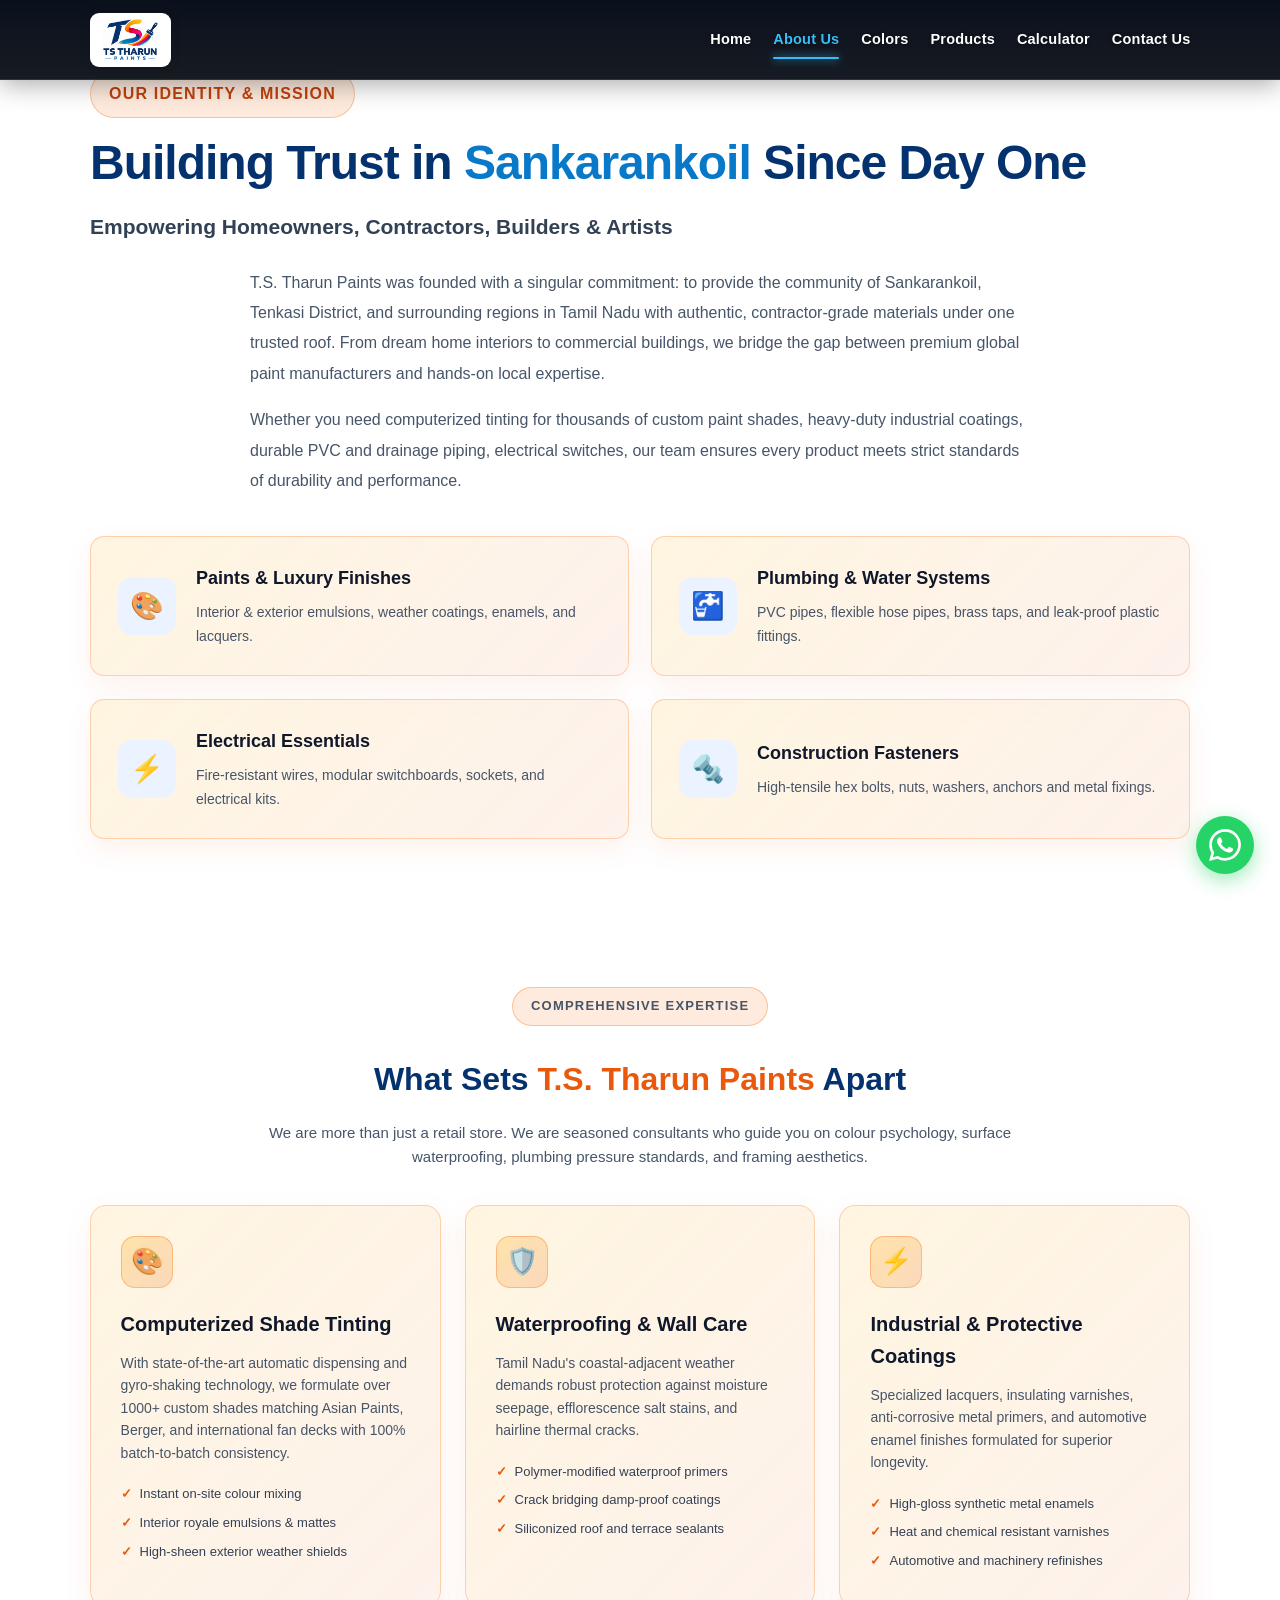
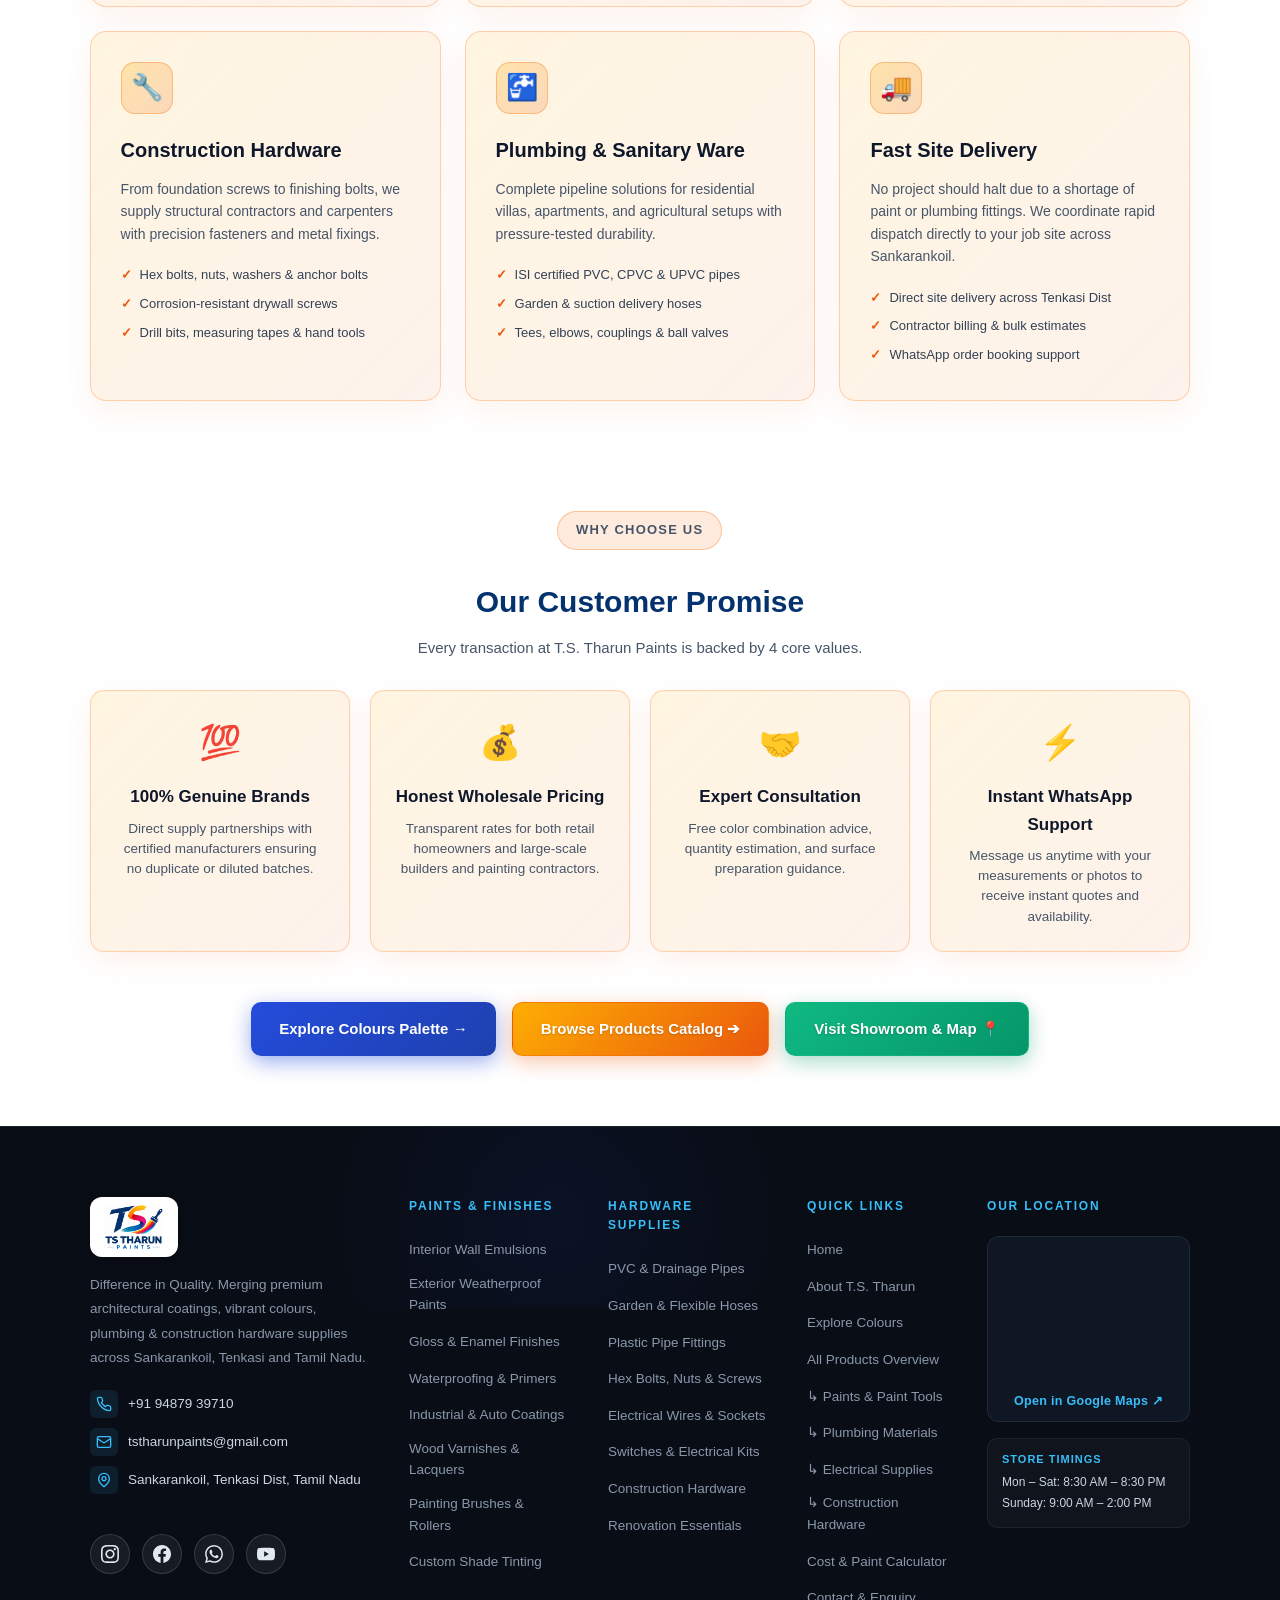
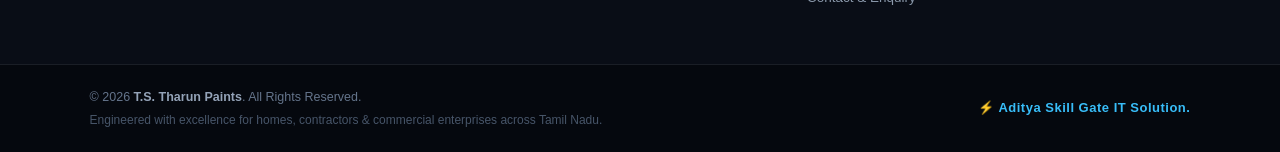
==== about.html @ def78b40 "Add files via upload" ====
<!DOCTYPE html>
<html lang="en">
<head>
    <meta charset="UTF-8">
    <meta name="viewport" content="width=device-width, initial-scale=1.0">
    <title>About Us | T.S. Tharun Paints Sankarankoil</title>
    <link rel="icon" type="image/png" href="images/favicon.png">
    <link rel="shortcut icon" href="favicon.ico" type="image/x-icon">
    <link rel="stylesheet" href="style.css?v=5">
</head>
<body>

    <!-- Header Navigation -->
    <header class="inner-header">
        <a href="index.html" class="logo" aria-label="TS Tharun Paints">
            <span class="nav-logo-badge">
                <img src="images/logo.png" alt="TS Tharun Paints" class="site-logo">
            </span>
        </a>

        <nav>
            <a href="index.html">Home</a>
            <a href="about.html" class="active">About Us</a>
            <a href="colors.html">Colors</a>
            <a href="products.html">Products</a>
            <a href="calculator.html">Calculator</a>
            <a href="contact.html">Contact Us</a>
        </nav>
    </header>

    <!-- Company Story Section -->
    <section class="about-section" style="padding: 70px 7% 50px;">
        <div class="about-content" style="max-width: 1100px; margin: 0 auto; text-align: left;">
            <p class="about-tag">OUR IDENTITY &amp; MISSION</p>
            <h1 style="font-size: clamp(32px, 4vw, 48px); font-weight: 800; line-height: 1.2; color: #142b4a; margin: 0 0 18px; letter-spacing: -1px;">Building Trust in <span style="color: #0878c9;">Sankarankoil</span> Since Day One</h1>
            <h3>Empowering Homeowners, Contractors, Builders &amp; Artists</h3>
            
            <p class="about-description">
                T.S. Tharun Paints was founded with a singular commitment: to provide the community of Sankarankoil, Tenkasi District, and surrounding regions in Tamil Nadu with authentic, contractor-grade materials under one trusted roof. From dream home interiors to commercial buildings, we bridge the gap between premium global paint manufacturers and hands-on local expertise.
            </p>
            <p class="about-description">
                Whether you need computerized tinting for thousands of custom paint shades, heavy-duty industrial coatings, durable PVC and drainage piping, electrical switches, our team ensures every product meets strict standards of durability and performance.
            </p>

            <!-- 4 Key Highlights -->
            <div class="about-highlights" style="margin-top: 40px;">
                <div class="about-item">
                    <span class="about-icon">🎨</span>
                    <div>
                        <h4>Paints &amp; Luxury Finishes</h4>
                        <p>Interior &amp; exterior emulsions, weather coatings, enamels, and lacquers.</p>
                    </div>
                </div>

                <div class="about-item">
                    <span class="about-icon">🚰</span>
                    <div>
                        <h4>Plumbing &amp; Water Systems</h4>
                        <p>PVC pipes, flexible hose pipes, brass taps, and leak-proof plastic fittings.</p>
                    </div>
                </div>

                <div class="about-item">
                    <span class="about-icon">⚡</span>
                    <div>
                        <h4>Electrical Essentials</h4>
                        <p>Fire-resistant wires, modular switchboards, sockets, and electrical kits.</p>
                    </div>
                </div>

                <div class="about-item">
                    <span class="about-icon">🔩</span>
                    <div>
                        <h4>Construction Fasteners</h4>
                        <p>High-tensile hex bolts, nuts, washers, anchors and metal fixings.</p>
                    </div>
                </div>
            </div>
        </div>
    </section>

    <!-- Core Business Pillars -->
    <section class="about-pillars-section">
        <div class="about-pillars-container">
            <div style="text-align: center; max-width: 750px; margin: 0 auto;">
                <p class="about-tag" style="display: inline-block;">COMPREHENSIVE EXPERTISE</p>
                <h2 style="color: #04326e; font-size: 32px; font-weight: 800; margin: 10px 0 16px;">
                    What Sets <span style="color: #ea580c;">T.S. Tharun Paints</span> Apart
                </h2>
                <p style="color: #475569; font-size: 15px; line-height: 1.6;">
                    We are more than just a retail store. We are seasoned consultants who guide you on colour psychology, surface waterproofing, plumbing pressure standards, and framing aesthetics.
                </p>
            </div>

            <div class="about-pillars-grid">
                <!-- Pillar 1 -->
                <div class="pillar-card">
                    <div class="pillar-icon-box">🎨</div>
                    <h3>Computerized Shade Tinting</h3>
                    <p>
                        With state-of-the-art automatic dispensing and gyro-shaking technology, we formulate over 1000+ custom shades matching Asian Paints, Berger, and international fan decks with 100% batch-to-batch consistency.
                    </p>
                    <ul class="pillar-features">
                        <li>Instant on-site colour mixing</li>
                        <li>Interior royale emulsions &amp; mattes</li>
                        <li>High-sheen exterior weather shields</li>
                    </ul>
                </div>

                <!-- Pillar 2 -->
                <div class="pillar-card">
                    <div class="pillar-icon-box">🛡️</div>
                    <h3>Waterproofing &amp; Wall Care</h3>
                    <p>
                        Tamil Nadu's coastal-adjacent weather demands robust protection against moisture seepage, efflorescence salt stains, and hairline thermal cracks.
                    </p>
                    <ul class="pillar-features">
                        <li>Polymer-modified waterproof primers</li>
                        <li>Crack bridging damp-proof coatings</li>
                        <li>Siliconized roof and terrace sealants</li>
                    </ul>
                </div>

                <!-- Pillar 3 -->
                <div class="pillar-card">
                    <div class="pillar-icon-box">⚡</div>
                    <h3>Industrial &amp; Protective Coatings</h3>
                    <p>
                        Specialized lacquers, insulating varnishes, anti-corrosive metal primers, and automotive enamel finishes formulated for superior longevity.
                    </p>
                    <ul class="pillar-features">
                        <li>High-gloss synthetic metal enamels</li>
                        <li>Heat and chemical resistant varnishes</li>
                        <li>Automotive and machinery refinishes</li>
                    </ul>
                </div>

                <!-- Pillar 4 -->
                <div class="pillar-card">
                    <div class="pillar-icon-box">🔧</div>
                    <h3>Construction Hardware</h3>
                    <p>
                        From foundation screws to finishing bolts, we supply structural contractors and carpenters with precision fasteners and metal fixings.
                    </p>
                    <ul class="pillar-features">
                        <li>Hex bolts, nuts, washers &amp; anchor bolts</li>
                        <li>Corrosion-resistant drywall screws</li>
                        <li>Drill bits, measuring tapes &amp; hand tools</li>
                    </ul>
                </div>

                <!-- Pillar 5 -->
                <div class="pillar-card">
                    <div class="pillar-icon-box">🚰</div>
                    <h3>Plumbing &amp; Sanitary Ware</h3>
                    <p>
                        Complete pipeline solutions for residential villas, apartments, and agricultural setups with pressure-tested durability.
                    </p>
                    <ul class="pillar-features">
                        <li>ISI certified PVC, CPVC &amp; UPVC pipes</li>
                        <li>Garden &amp; suction delivery hoses</li>
                        <li>Tees, elbows, couplings &amp; ball valves</li>
                    </ul>
                </div>

                <!-- Pillar 6 -->
                <div class="pillar-card">
                    <div class="pillar-icon-box">🚚</div>
                    <h3>Fast Site Delivery</h3>
                    <p>
                        No project should halt due to a shortage of paint or plumbing fittings. We coordinate rapid dispatch directly to your job site across Sankarankoil.
                    </p>
                    <ul class="pillar-features">
                        <li>Direct site delivery across Tenkasi Dist</li>
                        <li>Contractor billing &amp; bulk estimates</li>
                        <li>WhatsApp order booking support</li>
                    </ul>
                </div>
            </div>
        </div>
    </section>

    <!-- Why Choose Us Grid -->
    <section class="about-why-us-section" style="padding: 70px 7%; background: #ffffff;">
        <div style="max-width: 1200px; margin: 0 auto;">
            <div style="text-align: center; max-width: 700px; margin: 0 auto 30px;">
                <p class="about-tag" style="display: inline-block;">WHY CHOOSE US</p>
                <h2 style="color: #04326e; font-size: 30px; font-weight: 800; margin: 10px 0 10px;">
                    Our Customer Promise
                </h2>
                <p style="color: #475569; font-size: 15px;">Every transaction at T.S. Tharun Paints is backed by 4 core values.</p>
            </div>

            <div class="why-us-grid">
                <div class="why-us-item">
                    <span class="why-us-icon">💯</span>
                    <h4>100% Genuine Brands</h4>
                    <p>Direct supply partnerships with certified manufacturers ensuring no duplicate or diluted batches.</p>
                </div>
                <div class="why-us-item">
                    <span class="why-us-icon">💰</span>
                    <h4>Honest Wholesale Pricing</h4>
                    <p>Transparent rates for both retail homeowners and large-scale builders and painting contractors.</p>
                </div>
                <div class="why-us-item">
                    <span class="why-us-icon">🤝</span>
                    <h4>Expert Consultation</h4>
                    <p>Free color combination advice, quantity estimation, and surface preparation guidance.</p>
                </div>
                <div class="why-us-item">
                    <span class="why-us-icon">⚡</span>
                    <h4>Instant WhatsApp Support</h4>
                    <p>Message us anytime with your measurements or photos to receive instant quotes and availability.</p>
                </div>
            </div>

            <!-- Call to Actions -->
            <div style="margin-top: 50px; text-align: center; display: flex; justify-content: center; gap: 16px; flex-wrap: wrap;">
                <a href="colors.html" class="hero-btn primary-btn">
                    <span>Explore Colours Palette →</span>
                </a>
                <a href="products.html" class="hero-btn logo-gradient-btn">
                    <span>Browse Products Catalog ➔</span>
                </a>
                <a href="contact.html" class="hero-btn showroom-map-btn">
                    <span>Visit Showroom &amp; Map 📍</span>
                </a>
            </div>
        </div>
    </section>

    <!-- Footer -->
    <footer class="site-footer">
        <div class="footer-top">

            <div class="footer-brand">
                <a href="index.html" class="footer-logo" aria-label="TS Tharun Paints">
                    <div class="footer-logo-badge">
                        <img src="images/logo.png" alt="TS Tharun Paints" class="footer-logo-img">
                    </div>
                </a>
                <p class="footer-tagline">
                    Difference in Quality. Merging premium architectural coatings, vibrant colours, plumbing &amp; construction hardware supplies across Sankarankoil, Tenkasi and Tamil Nadu.
                </p>
                <div class="footer-contact-direct">
                    <a href="tel:+919487939710" class="direct-contact-item">
                        <span class="direct-contact-icon">
                            <svg viewBox="0 0 24 24" fill="none" stroke="currentColor" stroke-width="2" width="16" height="16"><path d="M22 16.92v3a2 2 0 0 1-2.18 2 19.79 19.79 0 0 1-8.63-3.07 19.5 19.5 0 0 1-6-6 19.79 19.79 0 0 1-3.07-8.67A2 2 0 0 1 4.11 2h3a2 2 0 0 1 2 1.72 12.84 12.84 0 0 0 .7 2.81 2 2 0 0 1-.45 2.11L8.09 9.91a16 16 0 0 0 6 6l1.27-1.27a2 2 0 0 1 2.11-.45 12.84 12.84 0 0 0 2.81.7A2 2 0 0 1 22 16.92z"></path></svg>
                        </span>
                        <span>+91 94879 39710</span>
                    </a>
                    <a href="mailto:tstharunpaints@gmail.com" class="direct-contact-item">
                        <span class="direct-contact-icon">
                            <svg viewBox="0 0 24 24" fill="none" stroke="currentColor" stroke-width="2" width="16" height="16"><rect width="20" height="16" x="2" y="4" rx="2"></rect><path d="m22 7-8.97 5.7a1.94 1.94 0 0 1-2.06 0L2 7"></path></svg>
                        </span>
                        <span>tstharunpaints@gmail.com</span>
                    </a>
                    <div class="direct-contact-item">
                        <span class="direct-contact-icon">
                            <svg viewBox="0 0 24 24" fill="none" stroke="currentColor" stroke-width="2" width="16" height="16"><path d="M20 10c0 6-8 12-8 12s-8-6-8-12a8 8 0 0 1 16 0Z"></path><circle cx="12" cy="10" r="3"></circle></svg>
                        </span>
                        <span>Sankarankoil, Tenkasi Dist, Tamil Nadu</span>
                    </div>
                </div>
            <div class="footer-socials">
                <a href="https://instagram.com" target="_blank" rel="noopener" aria-label="Instagram" class="social-icon social-insta" title="Instagram">
                    <svg viewBox="0 0 24 24" fill="currentColor" width="18" height="18"><path d="M12 2.163c3.204 0 3.584.012 4.85.07 3.252.148 4.771 1.691 4.919 4.919.058 1.265.069 1.645.069 4.849 0 3.205-.012 3.584-.069 4.849-.149 3.225-1.664 4.771-4.919 4.919-1.266.058-1.644.07-4.85.07-3.204 0-3.584-.012-4.849-.07-3.26-.149-4.771-1.699-4.919-4.92-.058-1.265-.07-1.644-.07-4.849 0-3.204.013-3.583.07-4.849.149-3.227 1.664-4.771 4.919-4.919 1.266-.057 1.645-.069 4.849-.069zm0-2.163c-3.259 0-3.667.014-4.947.072-4.358.2-6.78 2.618-6.98 6.98-.059 1.281-.073 1.689-.073 4.948 0 3.259.014 3.668.072 4.948.2 4.358 2.618 6.78 6.98 6.98 1.281.058 1.689.072 4.948.072 3.259 0 3.668-.014 4.948-.072 4.354-.2 6.782-2.618 6.979-6.98.059-1.28.073-1.689.073-4.948 0-3.259-.014-3.667-.072-4.947-.196-4.354-2.617-6.78-6.979-6.98-1.281-.059-1.69-.073-4.949-.073zm0 5.838c-3.403 0-6.162 2.759-6.162 6.162s2.759 6.163 6.162 6.163 6.162-2.759 6.162-6.163c0-3.403-2.759-6.162-6.162-6.162zm0 10.162c-2.209 0-4-1.79-4-4 0-2.209 1.791-4 4-4s4 1.791 4 4c0 2.21-1.791 4-4 4zm6.406-11.845c-.796 0-1.441.645-1.441 1.44s.645 1.44 1.441 1.44c.795 0 1.439-.645 1.439-1.44s-.644-1.44-1.439-1.44z"/></svg>
                </a>
                <a href="https://facebook.com" target="_blank" rel="noopener" aria-label="Facebook" class="social-icon social-facebook" title="Facebook">
                    <svg viewBox="0 0 24 24" fill="currentColor" width="18" height="18"><path d="M24 12.073c0-6.627-5.373-12-12-12s-12 5.373-12 12c0 5.99 4.388 10.954 10.125 11.854v-8.385H7.078v-3.47h3.047V9.43c0-3.007 1.792-4.669 4.533-4.669 1.312 0 2.686.235 2.686.235v2.953H15.83c-1.491 0-1.956.925-1.956 1.874v2.25h3.328l-.532 3.47h-2.796v8.385C19.612 23.027 24 18.062 24 12.073z"/></svg>
                </a>
                <a href="https://wa.me/919487939710" target="_blank" rel="noopener" aria-label="WhatsApp" class="social-icon social-whatsapp" title="WhatsApp">
                    <svg viewBox="0 0 24 24" fill="currentColor" width="18" height="18"><path d="M17.472 14.382c-.297-.149-1.758-.867-2.03-.967-.273-.099-.471-.148-.67.15-.197.297-.767.966-.94 1.164-.173.199-.347.223-.644.075-.297-.15-1.255-.463-2.39-1.475-.883-.788-1.48-1.761-1.653-2.059-.173-.297-.018-.458.13-.606.134-.133.298-.347.446-.52.149-.174.198-.298.298-.497.099-.198.05-.371-.025-.52-.075-.149-.669-1.612-.916-2.207-.242-.579-.487-.5-.669-.51-.173-.008-.371-.01-.57-.01-.198 0-.52.074-.792.372-.272.297-1.04 1.016-1.04 2.479 0 1.462 1.065 2.875 1.213 3.074.149.198 2.096 3.2 5.077 4.487.709.306 1.262.489 1.694.625.712.227 1.36.195 1.871.118.571-.085 1.758-.719 2.006-1.413.248-.694.248-1.289.173-1.413-.074-.124-.272-.198-.57-.347m-5.421 7.403h-.004a9.87 9.87 0 0 1-5.031-1.378l-.361-.214-3.741.982.998-3.648-.235-.374a9.86 9.86 0 0 1-1.51-5.26c.001-5.45 4.436-9.884 9.888-9.884 2.64 0 5.122 1.03 6.988 2.898a9.825 9.825 0 0 1 2.893 6.994c-.003 5.45-4.437 9.884-9.885 9.884m8.413-18.297A11.815 11.815 0 0 0 12.05 0C5.495 0 .16 5.335.157 11.892c0 2.096.547 4.142 1.588 5.945L.057 24l6.305-1.654a11.882 11.882 0 0 0 5.683 1.448h.005c6.554 0 11.89-5.335 11.893-11.893a11.821 11.821 0 0 0-3.48-8.413Z"/></svg>
                </a>
                <a href="https://youtube.com" target="_blank" rel="noopener" aria-label="YouTube" class="social-icon social-youtube" title="YouTube">
                    <svg viewBox="0 0 24 24" fill="currentColor" width="18" height="18"><path d="M23.498 6.186a3.016 3.016 0 0 0-2.122-2.136C19.505 3.545 12 3.545 12 3.545s-7.505 0-9.377.505A3.017 3.017 0 0 0 .502 6.186C0 8.07 0 12 0 12s0 3.93.502 5.814a3.016 3.016 0 0 0 2.122 2.136c1.871.505 9.376.505 9.376.505s7.505 0 9.377-.505a3.015 3.015 0 0 0 2.122-2.136C24 15.93 24 12 24 12s0-3.93-.502-5.814zM9.545 15.568V8.432L15.818 12l-6.273 3.568z"/></svg>
                </a>
            </div>
            </div>

            <!-- Paints & Finishes -->
            <div class="footer-col">
                <h4 class="footer-col-title">Paints &amp; Finishes</h4>
                <ul class="footer-links">
                    <li><a href="colors.html">Interior Wall Emulsions</a></li>
                    <li><a href="colors.html">Exterior Weatherproof Paints</a></li>
                    <li><a href="products.html">Gloss &amp; Enamel Finishes</a></li>
                    <li><a href="products.html">Waterproofing &amp; Primers</a></li>
                    <li><a href="products.html">Industrial &amp; Auto Coatings</a></li>
                    <li><a href="products.html">Wood Varnishes &amp; Lacquers</a></li>
                    <li><a href="products.html">Painting Brushes &amp; Rollers</a></li>
                    <li><a href="colors.html">Custom Shade Tinting</a></li>
                </ul>
            </div>

            <!-- Hardware & Plumbing Supplies -->
            <div class="footer-col">
                <h4 class="footer-col-title">Hardware Supplies</h4>
                <ul class="footer-links">
                    <li><a href="products.html">PVC &amp; Drainage Pipes</a></li>
                    <li><a href="products.html">Garden &amp; Flexible Hoses</a></li>
                    <li><a href="products.html">Plastic Pipe Fittings</a></li>
                    <li><a href="products.html">Hex Bolts, Nuts &amp; Screws</a></li>
                    <li><a href="products.html">Electrical Wires &amp; Sockets</a></li>
                    <li><a href="products.html">Switches &amp; Electrical Kits</a></li>
                    <li><a href="products.html">Construction Hardware</a></li>
                    <li><a href="products.html">Renovation Essentials</a></li>
                </ul>
            </div>

            <!-- Quick Links -->
            <div class="footer-col">
                <h4 class="footer-col-title">Quick Links</h4>
                <ul class="footer-links">
                    <li><a href="index.html">Home</a></li>
                    <li><a href="about.html">About T.S. Tharun</a></li>
                    <li><a href="colors.html">Explore Colours</a></li>
                    <li><a href="products.html">All Products Overview</a></li>
                    <li><a href="paints.html">↳ Paints &amp; Paint Tools</a></li>
                    <li><a href="plumbing.html">↳ Plumbing Materials</a></li>
                    <li><a href="electrical.html">↳ Electrical Supplies</a></li>
                    <li><a href="construction.html">↳ Construction Hardware</a></li>
                    <li><a href="calculator.html">Cost &amp; Paint Calculator</a></li>
                    <li><a href="contact.html">Contact &amp; Enquiry</a></li>
                </ul>
            </div>

            <!-- Location Map -->
            <div class="footer-col footer-col-map">
                <h4 class="footer-col-title">Our Location</h4>
                <div class="footer-map-card">
                    <iframe
                        src="https://www.google.com/maps?q=Sankarankovil,+Tenkasi+District,+Tamil+Nadu&output=embed"
                        width="100%"
                        height="140"
                        style="border:0; border-radius:10px; display:block;"
                        loading="lazy"
                        allowfullscreen=""
                        referrerpolicy="no-referrer-when-downgrade"
                        title="TS Tharun Paints location map">
                    </iframe>
                    <a href="https://www.google.com/maps/search/?api=1&query=TS+Tharun+Paints+Sankarankovil"
                       target="_blank" rel="noopener" class="map-cta">
                        Open in Google Maps ↗
                    </a>
                </div>
                <div class="footer-hours">
                    <span class="hours-title">Store Timings</span>
                    <p>Mon – Sat: 8:30 AM – 8:30 PM</p>
                    <p>Sunday: 9:00 AM – 2:00 PM</p>
                </div>
            </div>

        </div>

        <div class="footer-bottom">
            <div class="footer-bottom-left">
                <p>&copy; 2026 <strong>T.S. Tharun Paints</strong>. All Rights Reserved.</p>
                <p class="footer-credit">Engineered with excellence for homes, contractors &amp; commercial enterprises across Tamil Nadu.</p>
            </div>
            <div class="footer-bottom-right">
                <span class="agency-credit">⚡ Aditya Skill Gate IT Solution.</span>
            </div>
        </div>
    </footer>

    <!-- Floating WhatsApp Action Button -->
    <a href="https://wa.me/919487939710?text=Hello%20T.S.%20Tharun%20Paints%2C%20I%20have%20an%20enquiry%20regarding%20your%20products."
       class="floating-whatsapp"
       target="_blank"
       rel="noopener"
       aria-label="Chat with T.S. Tharun Paints on WhatsApp">
        <svg viewBox="0 0 24 24" fill="currentColor" width="32" height="32">
            <path d="M17.472 14.382c-.297-.149-1.758-.867-2.03-.967-.273-.099-.471-.148-.67.15-.197.297-.767.966-.94 1.164-.173.199-.347.223-.644.075-.297-.15-1.255-.463-2.39-1.475-.883-.788-1.48-1.761-1.653-2.059-.173-.297-.018-.458.13-.606.134-.133.298-.347.446-.52.149-.174.198-.298.298-.497.099-.198.05-.371-.025-.52-.075-.149-.669-1.612-.916-2.207-.242-.579-.487-.5-.669-.51-.173-.008-.371-.01-.57-.01-.198 0-.52.074-.792.372-.272.297-1.04 1.016-1.04 2.479 0 1.462 1.065 2.875 1.213 3.074.149.198 2.096 3.2 5.077 4.487.709.306 1.262.489 1.694.625.712.227 1.36.195 1.871.118.571-.085 1.758-.719 2.006-1.413.248-.694.248-1.289.173-1.413-.074-.124-.272-.198-.57-.347m-5.421 7.403h-.004a9.87 9.87 0 0 1-5.031-1.378l-.361-.214-3.741.982.998-3.648-.235-.374a9.86 9.86 0 0 1-1.51-5.26c.001-5.45 4.436-9.884 9.888-9.884 2.64 0 5.122 1.03 6.988 2.898a9.825 9.825 0 0 1 2.893 6.994c-.003 5.45-4.437 9.884-9.885 9.884m8.413-18.297A11.815 11.815 0 0 0 12.05 0C5.495 0 .16 5.335.157 11.892c0 2.096.547 4.142 1.588 5.945L.057 24l6.305-1.654a11.882 11.882 0 0 0 5.683 1.448h.005c6.554 0 11.89-5.335 11.893-11.893a11.821 11.821 0 0 0-3.48-8.413Z"/>
        </svg>
    </a>

    <script src="script.js"></script>
</body>
</html>
---- style.css ----
/* ===== BASIC SETTINGS ===== */
* {
    margin: 0;
    padding: 0;
    box-sizing: border-box;
}
html {
    scroll-behavior: smooth;
    scroll-padding-top: 90px;
}
body {
    font-family: Arial, sans-serif;
    color: #202a35;
    background: #ffffff;
    line-height: 1.6;
}
a {
    text-decoration: none;
    color: inherit;
}
section {
    padding: 80px 8%;
}
h2 {
    font-size: 34px;
    margin-bottom: 20px;
    color: #202a35;
}
/* ===== HEADER & TRANSPARENT NAVBAR ===== */
header {
    height: 80px;
    padding: 0 7%;
    display: flex;
    justify-content: space-between;
    align-items: center;
    gap: 20px;
    position: fixed;
    top: 0;
    left: 0;
    width: 100%;
    z-index: 1000;
    background: transparent;
    border-bottom: 1px solid rgba(255, 255, 255, 0.12);
    transition: all 0.35s cubic-bezier(0.4, 0, 0.2, 1);
}
header::before {
    content: "";
    position: absolute;
    inset: 0;
    background: linear-gradient(180deg, rgba(6, 12, 26, 0.75) 0%, rgba(6, 12, 26, 0.2) 75%, transparent 100%);
    z-index: -1;
    pointer-events: none;
    transition: opacity 0.35s ease;
}
header.scrolled {
    height: 72px;
    background: rgba(9, 13, 22, 0.92);
    backdrop-filter: blur(16px);
    -webkit-backdrop-filter: blur(16px);
    border-bottom: 1px solid rgba(255, 255, 255, 0.08);
    box-shadow: 0 4px 25px rgba(0, 0, 0, 0.4);
}
header.scrolled::before {
    opacity: 0;
}
.logo {
    display: inline-flex;
    align-items: center;
    text-decoration: none;
}
.nav-logo-badge {
    background: #ffffff;
    padding: 5px 12px;
    border-radius: 9px;
    display: inline-flex;
    align-items: center;
    box-shadow: 0 2px 10px rgba(0, 0, 0, 0.2);
    transition: transform 0.25s ease, box-shadow 0.25s ease;
}
.nav-logo-badge:hover {
    transform: scale(1.03);
    box-shadow: 0 4px 16px rgba(255, 255, 255, 0.25);
}
.site-logo {
    height: 44px;
    width: auto;
    max-width: 170px;
    display: block;
    object-fit: contain;
}
nav {
    display: flex;
    gap: 22px;
    align-items: center;
}
nav a {
    font-size: 14.5px;
    font-weight: 600;
    color: #ffffff;
    text-decoration: none;
    text-shadow: 0 1px 3px rgba(0, 0, 0, 0.5);
    transition: color 0.2s ease, opacity 0.2s ease;
    letter-spacing: 0.2px;
    position: relative;
    padding: 6px 0;
}
nav a:not(.nav-pill-btn)::after {
    content: "";
    position: absolute;
    bottom: 0;
    left: 0;
    width: 0;
    height: 2px;
    background: #38bdf8;
    transition: width 0.25s ease;
    border-radius: 2px;
}
nav a:not(.nav-pill-btn):hover {
    color: #38bdf8;
}
nav a:not(.nav-pill-btn):hover::after {
    width: 100%;
}
/* ===== NAVBAR WISHLIST & ACCOUNT BUTTONS ===== */
header nav a.nav-pill-btn,
nav a.nav-pill-btn,
.nav-pill-btn {
    display: inline-flex;
    align-items: center;
    justify-content: center;
    gap: 7px;
    padding: 7px 16px;
    min-height: 36px;
    box-sizing: border-box;
    border-radius: 10px; /* Refined radius: prevents font overlay / corner clipping, matches .nav-logo-badge */
    background: rgba(255, 255, 255, 0.12);
    border: 1px solid rgba(255, 255, 255, 0.25);
    color: #ffffff !important;
    font-size: 13.5px;
    font-weight: 600;
    line-height: 1;
    letter-spacing: 0.2px;
    white-space: nowrap;
    text-decoration: none;
    backdrop-filter: blur(8px);
    -webkit-backdrop-filter: blur(8px);
    transition: all 0.22s cubic-bezier(0.4, 0, 0.2, 1);
    box-shadow: 0 2px 8px rgba(0, 0, 0, 0.15);
}
header nav a.nav-pill-btn:hover,
nav a.nav-pill-btn:hover,
.nav-pill-btn:hover {
    background: #2563eb;
    border-color: #38bdf8;
    color: #ffffff !important;
    transform: translateY(-2px);
    box-shadow: 0 4px 14px rgba(37, 99, 235, 0.45);
}
header nav a.nav-pill-btn.active,
nav a.nav-pill-btn.active,
.nav-pill-btn.active {
    background: #2563eb;
    border-color: #38bdf8;
    color: #ffffff !important;
    box-shadow: 0 2px 10px rgba(37, 99, 235, 0.4);
}
/* ===== LUXURY ASIAN PAINTS INSPIRED HERO SECTION ===== */
.hero {
    position: relative;
    min-height: 100vh;
    min-height: 100svh;
    display: flex;
    align-items: center;
    padding: 120px 7% 70px;
    overflow: hidden;
    background: #070d1b;
}
.hero-video {
    position: absolute;
    top: 0;
    left: 0;
    width: 100%;
    height: 100%;
    object-fit: cover;
    object-position: center 10%;
    z-index: 0;
    pointer-events: none;
}
.hero-overlay {
    position: absolute;
    inset: 0;
    z-index: 1;
    background: linear-gradient(
        135deg,
        rgba(6, 12, 26, 0.94) 0%,
        rgba(6, 12, 26, 0.78) 45%,
        rgba(6, 12, 26, 0.42) 80%,
        rgba(6, 12, 26, 0.75) 100%
    );
    pointer-events: none;
}
.hero-container {
    position: relative;
    z-index: 2;
    max-width: 1250px;
    width: 100%;
    margin: 0 auto;
    display: flex;
    flex-direction: column;
    gap: 36px;
}
.hero-content {
    max-width: 760px;
}
.hero-badge {
    display: inline-flex;
    align-items: center;
    gap: 10px;
    background: rgba(255, 255, 255, 0.08);
    border: 1px solid rgba(255, 255, 255, 0.16);
    backdrop-filter: blur(8px);
    padding: 7px 16px;
    border-radius: 30px;
    color: #e2e8f0;
    font-size: 11.5px;
    font-weight: 700;
    letter-spacing: 1.8px;
    text-transform: uppercase;
    margin-bottom: 22px;
}
.badge-dot {
    width: 8px;
    height: 8px;
    border-radius: 50%;
    background: #38bdf8;
    box-shadow: 0 0 10px #38bdf8;
    animation: badge-pulse 2s infinite;
}
@keyframes badge-pulse {
    0%, 100% { opacity: 1; transform: scale(1); }
    50% { opacity: 0.5; transform: scale(0.85); }
}
.hero-title {
    font-size: clamp(38px, 5.5vw, 68px);
    font-weight: 800;
    line-height: 1.15;
    color: #ffffff;
    letter-spacing: -0.8px;
    margin: 0 0 20px;
    cursor: default;
    min-height: 2.3em;
}
.typewriter-line {
    display: inline-block;
    color: #ffffff;
    min-height: 1.15em;
}
.typewriter-subline {
    display: inline-block;
    min-height: 1.15em;
    color: #ffffff;
}
.typewriter-word {
    display: inline-block;
    min-width: 15px;
    min-height: 1.15em;
    vertical-align: bottom;
}
/* Luminous animated liquid paint gradient on typed text */
.gradient-text-motion {
    display: inline-block;
    background: linear-gradient(
        115deg,
        #38bdf8 0%,
        #60a5fa 22%,
        #fbbf24 45%,
        #f472b6 68%,
        #38bdf8 90%,
        #60a5fa 100%
    );
    background-size: 280% 100%;
    -webkit-background-clip: text;
    -webkit-text-fill-color: transparent;
    animation: paintLiquidFlow 5s linear infinite;
    filter: drop-shadow(0 2px 14px rgba(56, 189, 248, 0.4));
    will-change: background-position;
}
@keyframes paintLiquidFlow {
    0% {
        background-position: 0% 50%;
    }
    100% {
        background-position: 280% 50%;
    }
}
/* Blinking Typewriter Cursor */
.typewriter-cursor {
    display: inline-block;
    color: #38bdf8;
    font-weight: 300;
    margin-left: 3px;
    animation: typewriterBlink 0.8s infinite;
    text-shadow: 0 0 14px rgba(56, 189, 248, 0.95);
    vertical-align: baseline;
    font-family: monospace, sans-serif;
    -webkit-text-fill-color: #38bdf8;
}
@keyframes typewriterBlink {
    0%, 45% {
        opacity: 1;
    }
    50%, 95% {
        opacity: 0;
    }
    100% {
        opacity: 1;
    }
}
/* Smooth cascading entrance for hero elements */
.hero-badge {
    animation: heroItemFade 0.6s ease forwards;
}
.hero-description {
    opacity: 0;
    transform: translateY(18px);
    animation: heroItemFade 0.8s cubic-bezier(0.2, 0.8, 0.2, 1) 0.65s forwards;
}
.hero-highlights {
    opacity: 0;
    transform: translateY(18px);
    animation: heroItemFade 0.8s cubic-bezier(0.2, 0.8, 0.2, 1) 0.85s forwards;
}
.hero-buttons {
    opacity: 0;
    transform: translateY(18px);
    animation: heroItemFade 0.8s cubic-bezier(0.2, 0.8, 0.2, 1) 1.05s forwards;
}
.hero-stats-banner {
    opacity: 0;
    transform: translateY(18px);
    animation: heroItemFade 0.8s cubic-bezier(0.2, 0.8, 0.2, 1) 1.25s forwards;
}
@keyframes heroItemFade {
    to {
        opacity: 1;
        transform: translateY(0);
    }
}
.hero-description {
    font-size: clamp(15px, 1.3vw, 18px);
    line-height: 1.75;
    color: #cbd5e1;
    margin: 0 0 28px;
    max-width: 620px;
}
.hero-highlights {
    display: flex;
    flex-wrap: wrap;
    gap: 12px;
    margin-bottom: 34px;
}
.hero-pill {
    display: inline-flex;
    align-items: center;
    gap: 8px;
    background: rgba(255, 255, 255, 0.06);
    border: 1px solid rgba(255, 255, 255, 0.12);
    backdrop-filter: blur(10px);
    padding: 8px 14px;
    border-radius: 8px;
    color: #f1f5f9;
    font-size: 13px;
    font-weight: 600;
    transition: all 0.25s ease;
}
.hero-pill:hover {
    background: rgba(255, 255, 255, 0.12);
    border-color: rgba(56, 189, 248, 0.4);
    transform: translateY(-2px);
}
.hero-buttons {
    display: flex;
    flex-wrap: wrap;
    align-items: center;
    gap: 16px;
}
.hero-btn {
    display: inline-flex;
    align-items: center;
    gap: 10px;
    padding: 14px 28px;
    border-radius: 10px;
    font-size: 15px;
    font-weight: 700;
    text-decoration: none;
    transition: all 0.25s cubic-bezier(0.4, 0, 0.2, 1);
}
.hero-btn.primary-btn {
    background: linear-gradient(135deg, #244cdb 0%, #1e40af 100%);
    color: #ffffff;
    box-shadow: 0 6px 20px rgba(36, 76, 219, 0.45);
}
.hero-btn.primary-btn:hover {
    transform: translateY(-3px);
    box-shadow: 0 10px 28px rgba(36, 76, 219, 0.6);
    background: linear-gradient(135deg, #2c56f0 0%, #244cdb 100%);
}
.hero-btn.secondary-btn {
    background: rgba(255, 255, 255, 0.08);
    border: 1px solid rgba(255, 255, 255, 0.22);
    color: #ffffff;
    backdrop-filter: blur(10px);
}
.hero-btn.secondary-btn:hover {
    background: #25D366;
    border-color: #25D366;
    color: #ffffff;
    transform: translateY(-3px);
    box-shadow: 0 8px 24px rgba(37, 211, 102, 0.4);
}
/* Trust Stats Banner */
.hero-stats-banner {
    display: inline-flex;
    align-items: center;
    gap: 28px;
    padding: 16px 28px;
    background: rgba(6, 12, 26, 0.65);
    border: 1px solid rgba(255, 255, 255, 0.1);
    backdrop-filter: blur(14px);
    border-radius: 14px;
    width: fit-content;
    box-shadow: 0 10px 30px rgba(0, 0, 0, 0.35);
}
.stat-item {
    display: flex;
    flex-direction: column;
}
.stat-number {
    font-size: 22px;
    font-weight: 800;
    color: #38bdf8;
    line-height: 1.1;
}
.stat-label {
    font-size: 11.5px;
    color: #94a3b8;
    font-weight: 600;
    letter-spacing: 0.5px;
    margin-top: 3px;
    text-transform: uppercase;
}
.stat-sep {
    width: 1px;
    height: 32px;
    background: rgba(255, 255, 255, 0.12);
}
/* Scroll indicator */
.hero-scroll {
    position: absolute;
    bottom: 24px;
    left: 50%;
    transform: translateX(-50%);
    z-index: 2;
    display: flex;
    flex-direction: column;
    align-items: center;
    gap: 6px;
    color: rgba(255, 255, 255, 0.6);
    text-decoration: none;
    font-size: 11.5px;
    font-weight: 600;
    letter-spacing: 1px;
    text-transform: uppercase;
    transition: color 0.2s ease;
    animation: bounce-down 2.2s infinite;
}
.hero-scroll:hover {
    color: #38bdf8;
}
@keyframes bounce-down {
    0%, 20%, 50%, 80%, 100% { transform: translate(-50%, 0); }
    40% { transform: translate(-50%, -7px); }
    60% { transform: translate(-50%, -3px); }
}
@media (max-width: 900px) {
    .hero {
        padding: 110px 6% 60px;
    }
    .hero-stats-banner {
        gap: 18px;
        padding: 14px 20px;
    }
    .stat-number {
        font-size: 19px;
    }
}
@media (max-width: 768px) {
    header {
        padding: 10px 5%;
        height: auto;
        min-height: 64px;
        flex-wrap: wrap;
    }
    header.scrolled {
        height: auto;
        min-height: 60px;
    }
    nav {
        gap: 8px 14px;
        flex-wrap: wrap;
        justify-content: flex-end;
    }
    nav a {
        font-size: 12.5px;
    }
    .site-logo {
        height: 38px;
    }
    .hero {
        padding: 120px 5% 55px;
    }
    .hero-title {
        font-size: 38px;
    }
    .hero-description {
        font-size: 14.5px;
    }
    .hero-stats-banner {
        width: 100%;
        justify-content: space-between;
        gap: 12px;
        padding: 12px 14px;
    }
    .hero-scroll {
        display: none;
    }
    .hero-btn {
        width: 100%;
        justify-content: center;
    }
}
/* ===== BUTTON ===== */
.btn {
    display: inline-block;
    background: #244cdb;
    color: #ffffff;
    padding: 13px 23px;
    border-radius: 8px;
    font-size: 14px;
    font-weight: bold;
    transition: 0.3s;
}
.btn:hover {
    background: #1838ad;
    transform: translateY(-2px);
}
/* ===== ABOUT SECTION ===== */
#about {
    text-align: center;
}
#about p {
    max-width: 700px;
    margin: auto;
    color: #68727e;
}
/* ===== COLORS SECTION ===== */
#colors {
    background: #f7f8fa;
    text-align: center;
}
.color-list {
    display: grid;
    grid-template-columns: repeat(4, 1fr);
    gap: 18px;
    margin-top: 30px;
}
.color-box {
    min-height: 150px;
    display: flex;
    align-items: flex-end;
    justify-content: center;
    padding: 18px 10px;
    border-radius: 14px;
    font-weight: bold;
    box-shadow: 0 5px 15px #0000000d;
    transition: transform 0.3s;
}
.color-box:hover {
    transform: translateY(-5px);
}
.sand {
    background: #e8d9c5;
}
.sage {
    background: #afc6b5;
}
.blue {
    background: #879eb7;
    color: #ffffff;
}
.yellow {
    background: #f0c96b;
}
/* ===== PRODUCTS SECTION ===== */
#products {
    text-align: center;
}
.product-list {
    display: grid;
    grid-template-columns: repeat(2, 1fr);
    gap: 22px;
    margin-top: 30px;
}
.product-card {
    text-align: left;
    padding: 28px;
    border: 1px solid #e7eaf0;
    border-radius: 14px;
    background: #ffffff;
    transition: 0.3s;
}
.product-card:hover {
    transform: translateY(-5px);
    box-shadow: 0 12px 30px #202a3512;
    border-color: #c4d0ff;
}
.product-card h3 {
    font-size: 19px;
    margin-bottom: 10px;
    color: #244cdb;
}
.product-card p {
    font-size: 14px;
    color: #68727e;
}
/* ===== CONTACT SECTION (DISTINCT ROYAL BLUE BANNER) ===== */
#contact {
    padding: 34px 8%;
    background: linear-gradient(135deg, #1e3a8a 0%, #244cdb 55%, #1d4ed8 100%);
    color: #ffffff;
    border-top: 3px solid #38bdf8;
    position: relative;
    z-index: 2;
    box-shadow: 0 8px 24px rgba(30, 58, 138, 0.3);
}
.contact-cta-wrapper {
    display: flex;
    justify-content: space-between;
    align-items: center;
    gap: 24px;
    flex-wrap: wrap;
    max-width: 1200px;
    margin: 0 auto;
}
.contact-cta-content {
    flex: 1 1 450px;
}
.contact-cta-tag {
    display: inline-block;
    font-size: 11px;
    font-weight: 800;
    letter-spacing: 1.5px;
    color: #ffffff;
    background: rgba(255, 255, 255, 0.18);
    border: 1px solid rgba(255, 255, 255, 0.25);
    padding: 3px 10px;
    border-radius: 20px;
    text-transform: uppercase;
    margin-bottom: 6px;
}
#contact h2 {
    font-size: 22px;
    font-weight: 800;
    color: #ffffff;
    margin: 0 0 5px;
    line-height: 1.3;
    letter-spacing: -0.3px;
}
#contact p {
    font-size: 14px;
    color: #e0e7ff;
    margin: 0;
    line-height: 1.5;
}
.contact-cta-actions {
    display: flex;
    align-items: center;
    gap: 12px;
    flex-wrap: wrap;
    flex-shrink: 0;
}
.contact-action-btn {
    display: inline-flex;
    align-items: center;
    gap: 8px;
    padding: 10px 18px;
    border-radius: 8px;
    font-size: 13.5px;
    font-weight: 700;
    text-decoration: none;
    transition: all 0.25s ease;
    white-space: nowrap;
}
.contact-action-btn.wa-btn {
    background: #25D366;
    color: #ffffff;
    box-shadow: 0 4px 14px rgba(37, 211, 102, 0.35);
}
.contact-action-btn.wa-btn:hover {
    background: #20bd5a;
    transform: translateY(-2px);
    box-shadow: 0 6px 18px rgba(37, 211, 102, 0.5);
}
.contact-action-btn.phone-btn {
    background: #ffffff;
    color: #1e40af;
    box-shadow: 0 4px 12px rgba(0, 0, 0, 0.12);
}
.contact-action-btn.phone-btn:hover {
    background: #f1f5f9;
    color: #1d4ed8;
    transform: translateY(-2px);
    box-shadow: 0 6px 16px rgba(0, 0, 0, 0.18);
}
.contact-action-btn.map-btn {
    background: rgba(255, 255, 255, 0.14);
    color: #ffffff;
    border: 1px solid rgba(255, 255, 255, 0.35);
    backdrop-filter: blur(4px);
}
.contact-action-btn.map-btn:hover {
    background: rgba(255, 255, 255, 0.24);
    border-color: #ffffff;
    transform: translateY(-2px);
}
@media (max-width: 768px) {
    #contact {
        padding: 24px 6%;
    }
    .contact-cta-wrapper {
        flex-direction: column;
        align-items: flex-start;
        gap: 16px;
    }
    .contact-cta-actions {
        width: 100%;
        gap: 8px;
    }
    .contact-action-btn {
        flex: 1 1 auto;
        justify-content: center;
        padding: 9px 14px;
        font-size: 13px;
    }
}
/* ===== FOOTER ===== */
.site-footer {
    background: #090d16;
    color: #94a3b8;
    font-family: "Segoe UI", -apple-system, BlinkMacSystemFont, Roboto, sans-serif;
    border-top: 1px solid rgba(255, 255, 255, 0.08);
    position: relative;
    overflow: hidden;
}
.site-footer::before {
    content: "";
    position: absolute;
    top: 0;
    left: 20%;
    width: 600px;
    height: 180px;
    background: radial-gradient(circle, rgba(36, 76, 219, 0.08) 0%, rgba(9, 13, 22, 0) 70%);
    pointer-events: none;
}
/* ---- Top grid ---- */
.footer-top {
    display: grid;
    grid-template-columns: 2.2fr 1.25fr 1.25fr 1.1fr 1.6fr;
    gap: 40px;
    padding: 70px 7% 55px;
    border-bottom: 1px solid rgba(255, 255, 255, 0.07);
    position: relative;
    z-index: 1;
}
/* ---- Brand column ---- */
.footer-brand {
    display: flex;
    flex-direction: column;
}
.footer-logo {
    display: inline-flex;
    align-items: center;
    text-decoration: none;
    margin-bottom: 16px;
}
.footer-logo-badge {
    display: inline-flex;
    align-items: center;
    justify-content: center;
    background: #ffffff;
    padding: 7px 14px;
    border-radius: 12px;
    box-shadow: 0 4px 16px rgba(0, 0, 0, 0.25);
    transition: transform 0.25s ease, box-shadow 0.25s ease;
}
.footer-logo-badge:hover {
    transform: translateY(-2px);
    box-shadow: 0 6px 20px rgba(255, 255, 255, 0.18);
}
.footer-logo-img {
    height: 46px;
    width: auto;
    max-width: 160px;
    display: block;
    object-fit: contain;
}
.footer-tagline {
    font-size: 13.5px;
    line-height: 1.8;
    color: #8a98aa;
    margin: 0 0 20px;
    max-width: 340px;
}
/* ---- Direct contact items in brand column ---- */
.footer-contact-direct {
    display: flex;
    flex-direction: column;
    gap: 10px;
    margin-bottom: 22px;
}
.direct-contact-item {
    display: inline-flex;
    align-items: center;
    gap: 10px;
    font-size: 13.5px;
    color: #cbd5e1;
    text-decoration: none;
    transition: color 0.2s, transform 0.2s;
}
.direct-contact-item:hover {
    color: #38bdf8;
    transform: translateX(2px);
}
.direct-contact-icon {
    display: flex;
    align-items: center;
    justify-content: center;
    width: 28px;
    height: 28px;
    border-radius: 6px;
    background: rgba(56, 189, 248, 0.1);
    color: #38bdf8;
    flex-shrink: 0;
}
/* ---- Social media icons ---- */
.footer-socials {
    display: flex;
    gap: 12px;
    align-items: center;
    margin-top: 18px;
    flex-wrap: wrap;
}
.social-icon {
    display: inline-flex;
    align-items: center;
    justify-content: center;
    width: 40px;
    height: 40px;
    border-radius: 50%;
    background: rgba(255, 255, 255, 0.06);
    border: 1px solid rgba(255, 255, 255, 0.14);
    color: #e2e8f0;
    text-decoration: none;
    transition: all 0.3s cubic-bezier(0.16, 1, 0.3, 1);
    backdrop-filter: blur(8px);
}
.social-icon:hover {
    transform: translateY(-3px) scale(1.08);
}
.social-icon.social-insta:hover {
    background: radial-gradient(circle at 30% 107%, #fdf497 0%, #fdf497 5%, #fd5949 45%, #d6249f 60%, #285AEB 90%);
    border-color: transparent;
    color: #ffffff;
    box-shadow: 0 8px 20px rgba(214, 36, 159, 0.45);
}
.social-icon.social-facebook:hover {
    background: #1877F2;
    border-color: #1877F2;
    color: #ffffff;
    box-shadow: 0 8px 20px rgba(24, 119, 242, 0.45);
}
.social-icon.social-whatsapp:hover {
    background: #25D366;
    border-color: #25D366;
    color: #ffffff;
    box-shadow: 0 8px 20px rgba(37, 211, 102, 0.45);
}
.social-icon.social-youtube:hover {
    background: #FF0000;
    border-color: #FF0000;
    color: #ffffff;
    box-shadow: 0 8px 20px rgba(255, 0, 0, 0.45);
}
/* ---- Column headings ---- */
.footer-col-title {
    font-size: 12px;
    font-weight: 800;
    letter-spacing: 1.8px;
    text-transform: uppercase;
    color: #38bdf8;
    margin-bottom: 20px;
    display: flex;
    align-items: center;
    gap: 8px;
}
/* ---- Quick links ---- */
.footer-links {
    list-style: none;
    display: flex;
    flex-direction: column;
    gap: 11px;
    padding: 0;
    margin: 0;
}
.footer-links li a {
    font-size: 13.5px;
    color: #8a98aa;
    text-decoration: none;
    transition: all 0.2s ease;
    display: inline-block;
}
.footer-links li a:hover {
    color: #ffffff;
    padding-left: 5px;
}
/* ---- Map Column & Store Hours ---- */
.footer-map-card {
    background: #0f1624;
    border: 1px solid rgba(255, 255, 255, 0.08);
    border-radius: 12px;
    overflow: hidden;
    padding: 6px;
    margin-bottom: 16px;
    transition: border-color 0.25s, transform 0.25s;
}
.footer-map-card:hover {
    border-color: rgba(56, 189, 248, 0.35);
    transform: translateY(-2px);
}
.footer-map-card iframe {
    border-radius: 8px;
    display: block;
    width: 100%;
}
.map-cta {
    display: block;
    text-align: center;
    padding: 8px 10px 4px;
    font-size: 12.5px;
    color: #38bdf8;
    font-weight: 600;
    text-decoration: none;
    letter-spacing: 0.3px;
    transition: color 0.2s;
}
.map-cta:hover {
    color: #ffffff;
    text-decoration: underline;
}
.footer-hours {
    background: rgba(255, 255, 255, 0.03);
    border: 1px solid rgba(255, 255, 255, 0.06);
    border-radius: 10px;
    padding: 12px 14px;
    font-size: 12px;
    line-height: 1.6;
}
.hours-title {
    display: block;
    font-size: 11px;
    font-weight: 700;
    text-transform: uppercase;
    letter-spacing: 1px;
    color: #38bdf8;
    margin-bottom: 4px;
}
.footer-hours p {
    margin: 2px 0;
    color: #cbd5e1;
}
/* ---- Bottom bar (Matches Kurunji Fun World & VoltAura signature) ---- */
.footer-bottom {
    display: flex;
    justify-content: space-between;
    align-items: center;
    flex-wrap: wrap;
    gap: 16px;
    padding: 22px 7%;
    background: #05080e;
    font-size: 12.5px;
    color: #64748b;
    position: relative;
    z-index: 1;
}
.footer-bottom-left {
    display: flex;
    flex-direction: column;
    gap: 4px;
}
.footer-bottom-left p {
    margin: 0;
}
.footer-bottom strong {
    color: #94a3b8;
    font-weight: 600;
}
.footer-credit {
    font-size: 12px;
    color: #475569;
}
.footer-bottom-right {
    display: flex;
    align-items: center;
}
.agency-credit {
    font-size: 13px;
    font-weight: 700;
    color: #38bdf8;
    letter-spacing: 0.5px;
    display: inline-flex;
    align-items: center;
    gap: 6px;
    transition: opacity 0.2s;
}
.agency-credit:hover {
    opacity: 0.85;
}
/* ---- Floating WhatsApp Button (Present in all company reference sites) ---- */
.floating-whatsapp {
    position: fixed;
    bottom: 26px;
    right: 26px;
    width: 58px;
    height: 58px;
    background: #25D366;
    border-radius: 50%;
    display: flex;
    align-items: center;
    justify-content: center;
    color: #ffffff;
    box-shadow: 0 6px 20px rgba(37, 211, 102, 0.45);
    z-index: 9999;
    text-decoration: none;
    transition: transform 0.25s cubic-bezier(0.34, 1.56, 0.64, 1), box-shadow 0.25s ease;
    animation: wa-pulse 2.5s infinite;
}
.floating-whatsapp:hover {
    transform: scale(1.1) translateY(-3px);
    box-shadow: 0 10px 28px rgba(37, 211, 102, 0.6);
}
.floating-whatsapp svg {
    width: 32px;
    height: 32px;
    fill: #ffffff;
}
@keyframes wa-pulse {
    0% {
        box-shadow: 0 0 0 0 rgba(37, 211, 102, 0.55);
    }
    70% {
        box-shadow: 0 0 0 16px rgba(37, 211, 102, 0);
    }
    100% {
        box-shadow: 0 0 0 0 rgba(37, 211, 102, 0);
    }
}
/* ---- Responsive ---- */
@media (max-width: 1200px) {
    .footer-top {
        grid-template-columns: 2fr 1fr 1fr 1fr;
        gap: 32px;
    }
    .footer-col-map {
        grid-column: 1 / -1;
        max-width: 500px;
    }
}
@media (max-width: 900px) {
    .footer-top {
        grid-template-columns: 1fr 1fr;
        gap: 36px;
    }
    .footer-brand {
        grid-column: 1 / -1;
    }
    .footer-tagline {
        max-width: 100%;
    }
}
@media (max-width: 640px) {
    .footer-top {
        grid-template-columns: 1fr;
        padding: 50px 6% 38px;
        gap: 32px;
    }
    .footer-bottom {
        flex-direction: column;
        text-align: center;
        gap: 12px;
        padding: 20px 6%;
    }
    .footer-bottom-left {
        text-align: center;
    }
    .footer-bottom-right {
        justify-content: center;
    }
    .floating-whatsapp {
        bottom: 20px;
        right: 20px;
        width: 52px;
        height: 52px;
    }
    .floating-whatsapp svg {
        width: 28px;
        height: 28px;
    }
}
/* ===== MOBILE RESPONSIVE DESIGN ===== */
@media (max-width: 768px) {
    header {
        flex-direction: column;
        padding: 18px 5%;
    }
    nav {
        flex-wrap: wrap;
        justify-content: center;
        gap: 12px 18px;
    }
    nav a {
        font-size: 12px;
    }
    section {
        padding: 55px 6%;
    }
    .hero {
        min-height: 430px;
    }
    .hero h1 {
        font-size: 39px;
    }
    h2 {
        font-size: 28px;
    }
    .color-list {
        grid-template-columns: repeat(2, 1fr);
        gap: 12px;
    }
    .color-box {
        min-height: 120px;
    }
    .product-list {
        grid-template-columns: 1fr;
    }
    .product-card {
        padding: 22px;
    }
}
@media (max-width: 380px) {
    .logo {
        font-size: 14px;
    }
    .hero h1 {
        font-size: 33px;
    }
    nav {
        gap: 10px;
    }
}
/* COLOURS SECTION */
.colors-section {
    background: #f8f9fc;
    padding: 80px 8%;
}
.colors-heading {
    text-align: center;
    margin-bottom: 30px;
}
.section-tag {
    color: #244cdb;
    font-size: 12px;
    font-weight: bold;
    letter-spacing: 2px;
}
.colors-heading h2 {
    margin: 12px 0;
    font-size: clamp(30px, 4vw, 42px);
}
.colors-heading h2 span {
    color: #244cdb;
}
.colors-heading > p:last-child {
    color: #68727e;
}
.color-search {
    max-width: 520px;
    margin: 25px auto;
}
.color-search input {
    width: 100%;
    padding: 15px 18px;
    border: 1px solid #dce1eb;
    border-radius: 10px;
    font-size: 15px;
    outline: none;
}
.color-search input:focus {
    border-color: #244cdb;
    box-shadow: 0 0 0 3px #244cdb18;
}
.color-filters {
    display: flex;
    flex-wrap: wrap;
    justify-content: center;
    gap: 10px;
    margin: 25px 0 30px;
}
.filter-btn {
    padding: 10px 16px;
    background: white;
    border: 1px solid #dce1eb;
    border-radius: 25px;
    cursor: pointer;
    font-size: 13px;
    transition: 0.2s;
}
.filter-btn:hover,
.filter-btn.active {
    background: #244cdb;
    border-color: #244cdb;
    color: white;
}
.selected-color {
    display: flex;
    align-items: center;
    gap: 15px;
    padding: 16px;
    margin-bottom: 25px;
    background: white;
    border: 1px solid #e4e8f0;
    border-radius: 12px;
}
#selectedSwatch {
    width: 58px;
    height: 58px;
    flex-shrink: 0;
    border: 1px solid #ddd;
    border-radius: 10px;
    background: #e8edf7;
}
.selected-color h3 {
    font-size: 17px;
    margin-bottom: 4px;
}
.selected-color p {
    color: #68727e;
    font-size: 13px;
}
#copyColor {
    margin-left: auto;
    padding: 10px 14px;
    background: #244cdb;
    color: white;
    border: none;
    border-radius: 7px;
    cursor: pointer;
}
.color-palette {
    display: grid;
    grid-template-columns: repeat(5, minmax(0, 1fr));
    gap: 18px;
}
.shade-card {
    min-width: 0;
    overflow: hidden;
    padding: 0 0 14px;
    text-align: left;
    background: white;
    border: 2px solid transparent;
    border-radius: 12px;
    cursor: pointer;
    box-shadow: 0 4px 14px #1523420a;
    transition: transform 0.2s, border-color 0.2s;
}
.shade-card:hover {
    transform: translateY(-4px);
    border-color: #244cdb;
}
.shade-card.selected {
    border-color: #244cdb;
}
.shade {
    display: block;
    height: 105px;
    margin-bottom: 12px;
    background: var(--shade);
    border-bottom: 1px solid #0000000d;
}
.shade-name,
.shade-hex {
    display: block;
    padding: 0 12px;
    overflow-wrap: anywhere;
}
.shade-name {
    color: #202a35;
    font-size: 14px;
    font-weight: bold;
}
.shade-hex {
    margin-top: 5px;
    color: #77808d;
    font-size: 12px;
}
.color-note {
    margin-top: 25px;
    color: #68727e;
    font-size: 13px;
    text-align: center;
}
#noColors {
    grid-column: 1 / -1;
    text-align: center;
    color: #68727e;
    padding: 25px;
}
@media (max-width: 900px) {
    .color-palette {
        grid-template-columns: repeat(3, minmax(0, 1fr));
    }
}
@media (max-width: 550px) {
    .colors-section {
        padding: 55px 5%;
    }
    .color-palette {
        grid-template-columns: repeat(2, minmax(0, 1fr));
        gap: 12px;
    }
    .shade {
        height: 90px;
    }
    .selected-color {
        flex-wrap: wrap;
    }
    #copyColor {
        margin-left: 0;
    }
    .filter-btn {
        padding: 9px 12px;
        font-size: 12px;
    }
}
/* ABOUT US SECTION */
.about-section {
    padding: 80px 8%;
    background: #ffffff;
}
.about-content {
    max-width: 1100px;
    margin: auto;
}
.about-tag {
    color: #244cdb;
    font-size: 12px;
    font-weight: 800;
    letter-spacing: 2px;
    margin-bottom: 12px;
}
.about-content h2 {
    font-size: clamp(30px, 4vw, 44px);
    line-height: 1.2;
    margin-bottom: 18px;
}
.about-content h2 span {
    color: #244cdb;
}
.about-content h3 {
    font-size: 21px;
    margin-bottom: 18px;
    color: #263448;
}
.about-description {
    max-width: 900px;
    color: #657080;
    font-size: 15px;
    line-height: 1.9;
    margin-bottom: 15px;
}
.about-highlights {
    display: grid;
    grid-template-columns: repeat(2, minmax(0, 1fr));
    gap: 18px;
    margin: 30px 0;
}
.about-item {
    display: flex;
    align-items: flex-start;
    gap: 15px;
    padding: 20px;
    background: #f7f9ff;
    border: 1px solid #e8edfa;
    border-radius: 12px;
}
.about-icon {
    font-size: 28px;
}
.about-item h4 {
    color: #202a35;
    margin-bottom: 5px;
    font-size: 16px;
}
.about-item p {
    color: #68727e;
    font-size: 13px;
    line-height: 1.6;
}
.about-btn {
    display: inline-block;
    padding: 14px 22px;
    border-radius: 8px;
    background: #244cdb;
    color: white;
    font-weight: bold;
    text-decoration: none;
    transition: 0.3s;
}
.about-btn:hover {
    background: #1838ad;
    transform: translateY(-2px);
}
@media (max-width: 600px) {
    .about-section {
        padding: 55px 6%;
    }
    .about-highlights {
        grid-template-columns: 1fr;
    }
    .about-content h3 {
        font-size: 19px;
    }
}
/* ===== PROFESSIONAL ABOUT SECTION ===== */
.about-section {
    background: linear-gradient(180deg, #f8fafc 0%, #ffffff 100%);
    padding: 100px 7%;
    text-align: center;
    font-family: "Segoe UI", Arial, sans-serif;
    color: #1e293b;
}
.about-content {
    max-width: 1100px;
    margin: 0 auto;
}
.about-tag {
    display: inline-block;
    background: #e7f0ff;
    color: #0756a4;
    padding: 8px 18px;
    border-radius: 30px;
    font-size: 13px;
    font-weight: 700;
    letter-spacing: 1.2px;
    text-transform: uppercase;
    margin-bottom: 18px;
}
.about-section h2 {
    font-size: clamp(32px, 4vw, 48px);
    font-weight: 800;
    line-height: 1.2;
    color: #142b4a;
    margin: 0 0 18px;
    letter-spacing: -1px;
}
.about-section h2 span {
    color: #0878c9;
}
.about-section h3 {
    font-size: 21px;
    color: #334155;
    font-weight: 600;
    margin: 0 0 24px;
}
.about-section p {
    max-width: 780px;
    margin: 0 auto 16px;
    font-size: 16px;
    line-height: 1.9;
    color: #64748b;
}
/* Professional feature cards */
.about-highlights {
    display: grid;
    grid-template-columns: repeat(2, minmax(0, 1fr));
    gap: 22px;
    margin: 48px auto 38px;
    text-align: left;
}
.about-item {
    display: flex;
    align-items: center;
    gap: 20px;
    background: #ffffff;
    border: 1px solid #e2e8f0;
    border-radius: 16px;
    padding: 27px;
    box-shadow: 0 5px 20px rgba(15, 40, 75, 0.05);
    transition: transform 0.25s ease,
                box-shadow 0.25s ease,
                border-color 0.25s ease;
}
.about-item:hover {
    transform: translateY(-5px);
    border-color: #93c5fd;
    box-shadow: 0 14px 30px rgba(15, 40, 75, 0.10);
}
.about-icon {
    display: flex;
    align-items: center;
    justify-content: center;
    flex-shrink: 0;
    width: 58px;
    height: 58px;
    background: #eaf3ff;
    border-radius: 14px;
    font-size: 27px;
}
.about-item h4 {
    margin: 0 0 8px;
    color: #17365d;
    font-size: 18px;
    font-weight: 700;
}
.about-item p {
    margin: 0;
    font-size: 14px;
    line-height: 1.7;
    color: #64748b;
}
/* Explore Products button */
.about-btn {
    display: inline-flex;
    align-items: center;
    justify-content: center;
    gap: 10px;
    padding: 15px 28px;
    border-radius: 9px;
    background: #0756a4;
    color: #FFFFFF;
    text-decoration: none;
    font-size: 15px;
    font-weight: 700;
    box-shadow: 0 7px 18px rgba(7, 86, 164, 0.20);
    transition: all 0.25s ease;
}
.about-btn:hover {
    background: #063d78;
    transform: translateY(-2px);
    box-shadow: 0 10px 24px rgba(7, 86, 164, 0.28);
}
/* Mobile responsive design */
@media (max-width: 700px) {
    .about-section {
        padding: 65px 6%;
    }
    .about-section h3 {
        font-size: 18px;
        line-height: 1.6;
    }
    .about-section p {
        font-size: 15px;
    }
    .about-highlights {
        grid-template-columns: 1fr;
        gap: 15px;
        margin-top: 32px;
    }
    .about-item {
        padding: 21px;
        gap: 15px;
    }
    .about-icon {
        width: 48px;
        height: 48px;
        font-size: 23px;
    }
}
/* Products layout */
.product-grid {
    display: grid;
    grid-template-columns: repeat(4, minmax(0, 1fr));
    gap: 24px;
    align-items: stretch;
}
/* Equal-size product cards */
.product-card {
    min-width: 0;
    overflow: hidden;
    border-radius: 12px;
    display: flex;
    flex-direction: column;
}
/* All four images have the same dimensions */
.product-card img {
    width: 100%;
    aspect-ratio: 4 / 3;
    height: auto;
    object-fit: cover;
    display: block;
}
/* Product details */
.product-info {
    padding: 16px;
    display: flex;
    flex-direction: column;
    flex: 1;
}
/* Tablet */
@media (max-width: 900px) {
    .product-grid {
        grid-template-columns: repeat(2, minmax(0, 1fr));
    }
}
/* Mobile */
@media (max-width: 480px) {
    .product-grid {
        grid-template-columns: 1fr;
    }
}
/* Wishlist button */
.wishlist-toggle {
    width: 100%;
    padding: 10px;
    margin: 8px 0;
    border: 1px solid #d94b4b;
    border-radius: 8px;
    background: white;
    color: #c62828;
    cursor: pointer;
    font-size: 15px;
}
.wishlist-toggle.active {
    background: #c62828;
    color: white;
}
/* Wishlist section */
#wishlist,
#profile {
    padding: 40px 5%;
    scroll-margin-top: 80px;
}
#wishlist-empty {
    text-align: center;
    padding: 20px;
}
/* Account forms */
.account-box {
    max-width: 420px;
    margin: 20px auto;
    padding: 24px;
    border: 1px solid #ddd;
    border-radius: 12px;
    background: white;
}
.account-box input {
    display: block;
    width: 100%;
    box-sizing: border-box;
    margin: 12px 0;
    padding: 12px;
    border: 1px solid #ccc;
    border-radius: 6px;
}
.account-box button {
    padding: 10px 16px;
    margin: 5px;
    border: none;
    border-radius: 6px;
    background: #222;
    color: white;
    cursor: pointer;
}
.account-box [hidden] {
    display: none !important;
}
#account-message {
    overflow-wrap: anywhere;
}
/* Separate page header */
.inner-header {
    display: flex;
    align-items: center;
    justify-content: space-between;
    gap: 20px;
    padding: 20px 5%;
    background: #fff;
    border-bottom: 1px solid #e8e8e8;
}
.brand {
    color: #202020;
    font-weight: 800;
    letter-spacing: 1px;
    text-decoration: none;
}
.inner-header nav,
.nav-actions {
    display: flex;
    align-items: center;
    gap: 22px;
}
.inner-header nav a,
.nav-action {
    color: #333;
    text-decoration: none;
    font-size: 14px;
}
.nav-action {
    display: inline-flex;
    align-items: center;
    gap: 6px;
}
.nav-heart {
    font-size: 25px;
}
.inner-page {
    max-width: 1200px;
    margin: auto;
    padding: 60px 5%;
    min-height: 60vh;
}
.eyebrow {
    color: #a86b31;
    font-size: 12px;
    font-weight: 700;
    letter-spacing: 2px;
}
.inner-page h1,
.account-panel h1 {
    font-size: clamp(28px, 4vw, 42px);
    margin: 10px 0;
}
.page-subtitle {
    color: #777;
    line-height: 1.7;
}
.empty-state {
    text-align: center;
    padding: 60px 20px;
}
.empty-heart {
    font-size: 54px;
    color: #b07843;
}
.shop-button,
.account-submit {
    display: inline-block;
    background: #252525;
    color: white;
    padding: 13px 20px;
    border: none;
    border-radius: 5px;
    text-decoration: none;
    cursor: pointer;
}
.wishlist-toggle {
    border: 1px solid #ddd;
    background: white;
    color: #333;
    cursor: pointer;
    border-radius: 50%;
    width: 38px;
    height: 38px;
    font-size: 22px;
}
.wishlist-toggle.active {
    color: #c0392b;
    border-color: #c0392b;
}
.account-page {
    min-height: 75vh;
    display: flex;
    justify-content: center;
    align-items: center;
    padding: 50px 20px;
    background: #f7f6f3;
}
.account-panel {
    width: 100%;
    max-width: 430px;
    padding: 32px;
    background: white;
    border: 1px solid #e8e5df;
    border-radius: 10px;
    box-sizing: border-box;
}
.account-tabs {
    display: flex;
    gap: 10px;
    margin: 25px 0;
}
.account-tabs button {
    flex: 1;
    padding: 12px;
    border: 1px solid #ddd;
    background: white;
    cursor: pointer;
    border-radius: 5px;
}
.account-tabs button.selected {
    background: #252525;
    color: white;
}
.account-panel label {
    display: block;
    margin: 15px 0 7px;
    font-size: 14px;
}
.account-panel input {
    width: 100%;
    box-sizing: border-box;
    padding: 13px;
    border: 1px solid #ddd;
    border-radius: 5px;
}
.account-panel .account-submit {
    width: 100%;
    margin-top: 20px;
}
.back-link {
    display: block;
    margin-top: 25px;
    color: #555;
    text-align: center;
    text-decoration: none;
}
[hidden] {
    display: none !important;
}
@media (max-width: 600px) {
    .inner-header {
        flex-wrap: wrap;
    }
    .inner-header nav,
    .nav-actions {
        gap: 12px;
    }
    .inner-page {
        padding-top: 35px;
    }
    .account-panel {
        padding: 24px 18px;
    }
}
/* Product card design */
.product-card {
    background: #F8FAFF;
    border: 1px solid #DCE5F5;
    border-radius: 16px;
    padding: 20px;
    overflow: hidden;
    transition: all 0.3s ease;
}
/* Custom category accents & matching distinct borders */
#paints-tools {
    background: #FFF7ED;
    border: 1.5px solid #fb923c;
}
#plumbing {
    background: #EFF8FF;
    border: 1.5px solid #38bdf8;
}
#electrical {
    background: #FFFBEB;
    border: 1.5px solid #facc15;
}
#construction {
    background: #F5F3FF;
    border: 1.5px solid #a855f7;
}
/* Product title */
.product-card h3 {
    color: #1c39c8;
}
/* Hover effect */
.product-card:hover {
    transform: translateY(-6px);
    box-shadow: 0 12px 28px rgba(30, 41, 59, 0.12);
}
/* Product images */
.product-card img {
    width: 100%;
    aspect-ratio: 4 / 3;
    object-fit: cover;
    border-radius: 10px;
    display: block;
}
/* ==========================================================================
   FRAME WORKS SHOWCASE STYLING (T.S. THARUN PAINTINGS & FRAME WORKS)
   ========================================================================== */
.product-tag-badge {
    display: inline-block;
    padding: 3px 10px;
    background: linear-gradient(135deg, rgba(56, 189, 248, 0.2), rgba(37, 99, 235, 0.2));
    border: 1px solid rgba(56, 189, 248, 0.4);
    border-radius: 20px;
    color: #38bdf8;
    font-size: 11px;
    font-weight: 700;
    letter-spacing: 0.8px;
    text-transform: uppercase;
    margin-bottom: 8px;
}
.frame-sublinks {
    display: flex;
    flex-wrap: wrap;
    gap: 6px;
    margin: 12px 0 16px;
}
.sublink-chip {
    display: inline-flex;
    align-items: center;
    background: rgba(255, 255, 255, 0.06);
    border: 1px solid rgba(255, 255, 255, 0.12);
    color: #cbd5e1;
    font-size: 11.5px;
    font-weight: 500;
    padding: 4px 10px;
    border-radius: 14px;
    text-decoration: none;
    transition: all 0.2s ease;
}
.sublink-chip:hover {
    background: #38bdf8;
    color: #070d1b;
    border-color: #38bdf8;
    transform: translateY(-2px);
}
.product-card-actions {
    display: flex;
    flex-direction: column;
    gap: 10px;
    margin-top: 10px;
}
/* Framing Pages Hero & Grid */
.frameworks-hero {
    position: relative;
    padding: 130px 7% 70px;
    background: radial-gradient(circle at 80% 20%, rgba(37, 99, 235, 0.25) 0%, transparent 60%),
                radial-gradient(circle at 20% 80%, rgba(56, 189, 248, 0.15) 0%, transparent 50%),
                #070d1b;
    border-bottom: 1px solid rgba(255, 255, 255, 0.08);
}
.frameworks-hero-container {
    max-width: 1200px;
    margin: 0 auto;
}
.frameworks-breadcrumb {
    display: flex;
    align-items: center;
    gap: 8px;
    font-size: 13px;
    color: #94a3b8;
    margin-bottom: 18px;
}
.frameworks-breadcrumb a {
    color: #38bdf8;
    text-decoration: none;
}
.frameworks-hero-title {
    font-size: clamp(32px, 4.5vw, 48px);
    font-weight: 800;
    color: #ffffff;
    line-height: 1.15;
    margin-bottom: 16px;
    letter-spacing: -0.8px;
}
.frameworks-hero-subtitle {
    font-size: clamp(15px, 1.8vw, 17px);
    color: #cbd5e1;
    max-width: 760px;
    line-height: 1.6;
    margin-bottom: 28px;
}
.frameworks-feature-pills {
    display: flex;
    flex-wrap: wrap;
    gap: 10px;
    margin-bottom: 30px;
}
.frameworks-pill {
    display: inline-flex;
    align-items: center;
    gap: 8px;
    padding: 8px 16px;
    background: rgba(255, 255, 255, 0.05);
    border: 1px solid rgba(255, 255, 255, 0.12);
    border-radius: 20px;
    color: #e2e8f0;
    font-size: 13px;
    font-weight: 600;
}
.frameworks-cta-row {
    display: flex;
    flex-wrap: wrap;
    gap: 14px;
}
.frame-showcase-grid {
    display: grid;
    grid-template-columns: repeat(auto-fit, minmax(320px, 1fr));
    gap: 30px;
    max-width: 1200px;
    margin: 60px auto;
    padding: 0 7%;
}
.frame-item-card {
    background: rgba(15, 23, 42, 0.7);
    border: 1px solid rgba(255, 255, 255, 0.1);
    border-radius: 18px;
    overflow: hidden;
    backdrop-filter: blur(14px);
    transition: all 0.35s cubic-bezier(0.4, 0, 0.2, 1);
    display: flex;
    flex-direction: column;
}
.frame-item-card:hover {
    transform: translateY(-8px);
    border-color: rgba(56, 189, 248, 0.5);
    box-shadow: 0 20px 35px -10px rgba(0, 0, 0, 0.6), 0 0 25px rgba(56, 189, 248, 0.2);
}
.frame-card-img-wrap {
    position: relative;
    height: 250px;
    overflow: hidden;
    background: #090e1a;
}
.frame-card-img-wrap img {
    width: 100%;
    height: 100%;
    object-fit: cover;
    transition: transform 0.5s ease;
}
.frame-item-card:hover .frame-card-img-wrap img {
    transform: scale(1.06);
}
.frame-card-badge {
    position: absolute;
    top: 14px;
    left: 14px;
    background: rgba(7, 13, 27, 0.85);
    backdrop-filter: blur(8px);
    border: 1px solid rgba(255, 255, 255, 0.18);
    color: #38bdf8;
    padding: 5px 12px;
    border-radius: 20px;
    font-size: 11px;
    font-weight: 700;
    text-transform: uppercase;
    letter-spacing: 0.8px;
}
.frame-card-body {
    padding: 24px;
    display: flex;
    flex-direction: column;
    flex-grow: 1;
}
.frame-card-title {
    font-size: 20px;
    font-weight: 700;
    color: #ffffff;
    margin-bottom: 8px;
}
.frame-card-desc {
    font-size: 14px;
    color: #94a3b8;
    line-height: 1.55;
    margin-bottom: 16px;
    flex-grow: 1;
}
.frame-specs-list {
    list-style: none;
    padding: 0;
    margin: 0 0 20px;
    display: flex;
    flex-direction: column;
    gap: 8px;
}
.frame-specs-list li {
    font-size: 13px;
    color: #cbd5e1;
    display: flex;
    align-items: center;
    gap: 8px;
}
.frame-specs-list li::before {
    content: "✓";
    color: #38bdf8;
    font-weight: 800;
    font-size: 12px;
}
.frame-sizes-table {
    width: 100%;
    border-collapse: collapse;
    margin: 20px 0;
    font-size: 13px;
    background: rgba(255, 255, 255, 0.02);
    border-radius: 10px;
    overflow: hidden;
}
.frame-sizes-table th,
.frame-sizes-table td {
    padding: 10px 14px;
    border-bottom: 1px solid rgba(255, 255, 255, 0.08);
    text-align: left;
}
.frame-sizes-table th {
    background: rgba(255, 255, 255, 0.05);
    color: #38bdf8;
    font-weight: 700;
}
.frame-sizes-table td {
    color: #e2e8f0;
}
.nav-highlight-link {
    background: rgba(56, 189, 248, 0.12);
    border: 1px solid rgba(56, 189, 248, 0.35);
    color: #38bdf8 !important;
    border-radius: 8px;
    padding: 6px 14px !important;
    transition: all 0.25s ease;
}
.nav-highlight-link:hover {
    background: #38bdf8;
    color: #070d1b !important;
}
/* Framing Quick Navigator Bar */
.framing-nav-bar {
    max-width: 1200px;
    margin: -30px auto 40px;
    padding: 14px 20px;
    background: rgba(15, 23, 42, 0.95);
    border: 1px solid rgba(255, 255, 255, 0.12);
    border-radius: 16px;
    backdrop-filter: blur(16px);
    display: flex;
    flex-wrap: wrap;
    justify-content: center;
    gap: 10px;
    box-shadow: 0 10px 25px rgba(0, 0, 0, 0.3);
}
.framing-nav-pill {
    padding: 7px 16px;
    border-radius: 12px;
    background: rgba(255, 255, 255, 0.05);
    color: #cbd5e1;
    font-size: 13px;
    font-weight: 600;
    text-decoration: none;
    transition: all 0.2s ease;
    border: 1px solid transparent;
}
.framing-nav-pill:hover,
.framing-nav-pill.active {
    background: #38bdf8;
    color: #070d1b;
    border-color: #38bdf8;
}
/* ===== MULTI-PAGE NAVIGATION & ACTIVE STATES ===== */
nav a.active:not(.nav-pill-btn):not(.nav-highlight-link) {
    color: #38bdf8;
}
nav a.active:not(.nav-pill-btn):not(.nav-highlight-link)::after {
    width: 100%;
}
nav a.nav-highlight-link.active {
    background: #38bdf8;
    color: #070d1b !important;
}
/* Unified Page Hero Banner */
.page-hero {
    position: relative;
    padding: 130px 7% 65px;
    background: radial-gradient(circle at 80% 20%, rgba(37, 99, 235, 0.28) 0%, transparent 60%),
                radial-gradient(circle at 20% 80%, rgba(56, 189, 248, 0.16) 0%, transparent 50%),
                #070d1b;
    border-bottom: 1px solid rgba(255, 255, 255, 0.08);
}
.page-hero-container {
    max-width: 1200px;
    margin: 0 auto;
}
.page-breadcrumb {
    display: flex;
    align-items: center;
    gap: 8px;
    font-size: 13px;
    color: #94a3b8;
    margin-bottom: 18px;
}
.page-breadcrumb a {
    color: #38bdf8;
    text-decoration: none;
    transition: opacity 0.2s ease;
}
.page-breadcrumb a:hover {
    text-decoration: underline;
}
.page-hero-title {
    font-size: clamp(30px, 4.2vw, 46px);
    font-weight: 800;
    color: #ffffff;
    line-height: 1.18;
    margin-bottom: 16px;
    letter-spacing: -0.8px;
}
.page-hero-subtitle {
    font-size: clamp(15px, 1.8vw, 17px);
    color: #cbd5e1;
    max-width: 760px;
    line-height: 1.6;
    margin-bottom: 24px;
}
/* Unified Header for Inner Pages */
header.inner-header {
    height: 80px;
    padding: 0 7%;
    display: flex;
    justify-content: space-between;
    align-items: center;
    gap: 20px;
    position: sticky;
    top: 0;
    left: 0;
    width: 100%;
    z-index: 1000;
    background: rgba(9, 13, 22, 0.94);
    backdrop-filter: blur(16px);
    -webkit-backdrop-filter: blur(16px);
    border-bottom: 1px solid rgba(255, 255, 255, 0.1);
    box-shadow: 0 4px 25px rgba(0, 0, 0, 0.35);
}
header.inner-header nav {
    display: flex;
    gap: 22px;
    align-items: center;
}
header.inner-header nav a:not(.nav-pill-btn) {
    font-size: 14.5px;
    font-weight: 600;
    color: #ffffff;
    text-decoration: none;
    letter-spacing: 0.2px;
    position: relative;
    padding: 6px 0;
    transition: color 0.2s ease;
}
header.inner-header nav a:not(.nav-pill-btn):hover {
    color: #38bdf8;
}
/* Category Filter Bar (Products & Colors) */
.category-filter-bar {
    max-width: 1200px;
    margin: -25px auto 40px;
    padding: 12px 18px;
    background: rgba(15, 23, 42, 0.95);
    border: 1px solid rgba(255, 255, 255, 0.12);
    border-radius: 16px;
    backdrop-filter: blur(16px);
    display: flex;
    flex-wrap: wrap;
    justify-content: center;
    gap: 10px;
    box-shadow: 0 10px 25px rgba(0, 0, 0, 0.3);
    position: relative;
    z-index: 10;
}
.cat-filter-btn {
    padding: 8px 18px;
    border-radius: 12px;
    background: rgba(255, 255, 255, 0.05);
    color: #cbd5e1;
    font-size: 13.5px;
    font-weight: 600;
    border: 1px solid rgba(255, 255, 255, 0.1);
    cursor: pointer;
    transition: all 0.2s ease;
    text-decoration: none;
    display: inline-flex;
    align-items: center;
    gap: 6px;
}
.cat-filter-btn:hover,
.cat-filter-btn.active {
    background: #38bdf8;
    color: #070d1b;
    border-color: #38bdf8;
    font-weight: 700;
    transform: translateY(-2px);
    box-shadow: 0 4px 14px rgba(56, 189, 248, 0.35);
}
/* Dedicated About Page Styles */
.about-pillars-section {
    padding: 60px 7% 40px;
    background: #0b1329;
}
.about-pillars-container {
    max-width: 1200px;
    margin: 0 auto;
}
.about-pillars-grid {
    display: grid;
    grid-template-columns: repeat(auto-fit, minmax(320px, 1fr));
    gap: 24px;
    margin-top: 36px;
}
.pillar-card {
    background: rgba(255, 255, 255, 0.03);
    border: 1px solid rgba(255, 255, 255, 0.08);
    border-radius: 16px;
    padding: 30px;
    transition: all 0.3s ease;
}
.pillar-card:hover {
    transform: translateY(-6px);
    border-color: rgba(56, 189, 248, 0.4);
    box-shadow: 0 12px 30px rgba(0, 0, 0, 0.4);
    background: rgba(255, 255, 255, 0.05);
}
.pillar-icon-box {
    width: 52px;
    height: 52px;
    border-radius: 14px;
    background: linear-gradient(135deg, rgba(36, 76, 219, 0.4), rgba(56, 189, 248, 0.2));
    border: 1px solid rgba(56, 189, 248, 0.3);
    display: flex;
    align-items: center;
    justify-content: center;
    font-size: 26px;
    margin-bottom: 20px;
}
.pillar-card h3 {
    font-size: 20px;
    font-weight: 700;
    color: #ffffff;
    margin-bottom: 12px;
}
.pillar-card p {
    font-size: 14px;
    color: #94a3b8;
    line-height: 1.6;
    margin-bottom: 16px;
}
.pillar-features {
    list-style: none;
    padding: 0;
    margin: 0;
}
.pillar-features li {
    font-size: 13px;
    color: #cbd5e1;
    padding: 4px 0;
    display: flex;
    align-items: center;
    gap: 8px;
}
.pillar-features li::before {
    content: "✓";
    color: #38bdf8;
    font-weight: bold;
}
/* Why Choose Us Grid */
.why-us-grid {
    display: grid;
    grid-template-columns: repeat(auto-fit, minmax(240px, 1fr));
    gap: 20px;
    margin-top: 30px;
}
.why-us-item {
    background: rgba(255, 255, 255, 0.04);
    border: 1px solid rgba(255, 255, 255, 0.09);
    border-radius: 14px;
    padding: 24px;
    text-align: center;
    transition: transform 0.25s ease;
}
.why-us-item:hover {
    transform: translateY(-4px);
    border-color: #38bdf8;
}
.why-us-icon {
    font-size: 34px;
    margin-bottom: 14px;
    display: inline-block;
}
.why-us-item h4 {
    font-size: 17px;
    color: #ffffff;
    margin-bottom: 8px;
}
.why-us-item p {
    font-size: 13.5px;
    color: #94a3b8;
    line-height: 1.5;
}
/* Dedicated Contact Page Layout */
.contact-page-section {
    padding: 60px 7% 70px;
    background: #070d1b;
}
.contact-page-container {
    max-width: 1200px;
    margin: 0 auto;
}
.contact-layout-grid {
    display: grid;
    grid-template-columns: 1fr 1.35fr;
    gap: 40px;
    align-items: start;
}
@media (max-width: 900px) {
    .contact-layout-grid {
        grid-template-columns: 1fr;
    }
}
.contact-info-panel {
    display: flex;
    flex-direction: column;
    gap: 20px;
}
.contact-info-card {
    background: rgba(255, 255, 255, 0.03);
    border: 1px solid rgba(255, 255, 255, 0.09);
    border-radius: 16px;
    padding: 24px;
    transition: border-color 0.25s ease;
}
.contact-info-card:hover {
    border-color: rgba(56, 189, 248, 0.4);
}
.contact-info-header {
    display: flex;
    align-items: center;
    gap: 14px;
    margin-bottom: 12px;
}
.contact-info-icon-wrapper {
    width: 44px;
    height: 44px;
    border-radius: 12px;
    background: rgba(36, 76, 219, 0.25);
    border: 1px solid rgba(56, 189, 248, 0.3);
    display: flex;
    align-items: center;
    justify-content: center;
    color: #38bdf8;
}
.contact-info-card h4 {
    font-size: 16px;
    color: #ffffff;
    margin: 0;
}
.contact-info-card p {
    font-size: 14px;
    color: #cbd5e1;
    line-height: 1.6;
    margin: 0 0 12px;
}
.contact-link-pill {
    display: inline-flex;
    align-items: center;
    gap: 6px;
    padding: 7px 16px;
    border-radius: 20px;
    background: rgba(56, 189, 248, 0.15);
    border: 1px solid rgba(56, 189, 248, 0.3);
    color: #38bdf8;
    text-decoration: none;
    font-size: 13px;
    font-weight: 600;
    transition: all 0.2s ease;
}
.contact-link-pill:hover {
    background: #38bdf8;
    color: #070d1b;
}
/* Contact Form Styling */
.contact-form-panel {
    background: rgba(15, 23, 42, 0.85);
    border: 1px solid rgba(255, 255, 255, 0.1);
    border-radius: 20px;
    padding: 36px;
    backdrop-filter: blur(12px);
    box-shadow: 0 10px 30px rgba(0, 0, 0, 0.35);
}
.contact-form-panel h3 {
    font-size: 24px;
    color: #ffffff;
    margin: 0 0 8px;
    font-weight: 700;
}
.contact-form-panel p.form-desc {
    font-size: 14px;
    color: #94a3b8;
    margin-bottom: 24px;
}
.form-group-row {
    display: grid;
    grid-template-columns: 1fr 1fr;
    gap: 16px;
}
@media (max-width: 600px) {
    .form-group-row {
        grid-template-columns: 1fr;
    }
}
.contact-form-group {
    margin-bottom: 18px;
}
.contact-form-group label {
    display: block;
    font-size: 13px;
    font-weight: 600;
    color: #e2e8f0;
    margin-bottom: 8px;
}
.contact-form-group input,
.contact-form-group select,
.contact-form-group textarea {
    width: 100%;
    padding: 12px 16px;
    border-radius: 10px;
    background: rgba(255, 255, 255, 0.05);
    border: 1px solid rgba(255, 255, 255, 0.15);
    color: #ffffff;
    font-size: 14px;
    font-family: inherit;
    transition: all 0.2s ease;
    outline: none;
}
.contact-form-group select option {
    background: #0f172a;
    color: #ffffff;
}
.contact-form-group input:focus,
.contact-form-group select:focus,
.contact-form-group textarea:focus {
    border-color: #38bdf8;
    box-shadow: 0 0 12px rgba(56, 189, 248, 0.3);
    background: rgba(255, 255, 255, 0.08);
}
.contact-submit-btn {
    width: 100%;
    padding: 14px 24px;
    border-radius: 10px;
    background: linear-gradient(135deg, #2563eb, #38bdf8);
    border: none;
    color: #ffffff;
    font-size: 15px;
    font-weight: 700;
    cursor: pointer;
    transition: all 0.25s ease;
    display: flex;
    align-items: center;
    justify-content: center;
    gap: 8px;
    margin-top: 10px;
}
.contact-submit-btn:hover {
    transform: translateY(-2px);
    box-shadow: 0 8px 20px rgba(37, 99, 235, 0.4);
}
/* Room Inspiration Guides on Colors Page */
.room-guides-grid {
    display: grid;
    grid-template-columns: repeat(auto-fit, minmax(260px, 1fr));
    gap: 20px;
    margin-top: 30px;
}
.room-guide-card {
    background: rgba(255, 255, 255, 0.04);
    border: 1px solid rgba(255, 255, 255, 0.08);
    border-radius: 16px;
    padding: 24px;
    transition: transform 0.25s ease;
}
.room-guide-card:hover {
    transform: translateY(-4px);
    border-color: rgba(56, 189, 248, 0.3);
}
.room-guide-tag {
    font-size: 11px;
    font-weight: 700;
    text-transform: uppercase;
    color: #38bdf8;
    letter-spacing: 1px;
    margin-bottom: 8px;
}
.room-guide-card h4 {
    font-size: 18px;
    color: #ffffff;
    margin-bottom: 8px;
}
.room-guide-card p {
    font-size: 13.5px;
    color: #94a3b8;
    line-height: 1.5;
    margin-bottom: 14px;
}
.room-shades-list {
    display: flex;
    flex-wrap: wrap;
    gap: 6px;
}
.room-shade-badge {
    padding: 3px 10px;
    border-radius: 12px;
    background: rgba(255, 255, 255, 0.08);
    font-size: 12px;
    color: #e2e8f0;
}
.page-feature-pills {
    display: flex;
    flex-wrap: wrap;
    gap: 10px;
    margin-bottom: 30px;
}
.page-pill {
    display: inline-flex;
    align-items: center;
    gap: 6px;
    padding: 7px 16px;
    border-radius: 30px;
    background: rgba(255, 255, 255, 0.08);
    border: 1px solid rgba(255, 255, 255, 0.16);
    color: #e2e8f0;
    font-size: 13px;
    font-weight: 600;
    backdrop-filter: blur(8px);
}
/* ===== PRODUCT CATEGORY COMPONENTS & CHIPS ===== */
.category-components {
    margin: 16px 0 16px;
    padding-top: 14px;
    border-top: 1px dashed rgba(148, 163, 184, 0.4);
}
.components-label {
    display: block;
    font-size: 11.5px;
    font-weight: 800;
    text-transform: uppercase;
    letter-spacing: 0.8px;
    color: #1e3a8a;
    margin-bottom: 9px;
}
.component-chips-grid {
    display: flex;
    flex-wrap: wrap;
    gap: 6px;
    margin-bottom: 12px;
}
.comp-chip {
    display: inline-flex;
    align-items: center;
    gap: 4px;
    font-size: 11px;
    font-weight: 600;
    padding: 4px 9px;
    border-radius: 12px;
    background: #ffffff;
    border: 1px solid rgba(148, 163, 184, 0.45);
    color: #1e293b;
    box-shadow: 0 1px 3px rgba(0, 0, 0, 0.04);
    transition: all 0.2s ease;
}
.comp-chip:hover {
    border-color: #244cdb;
    color: #244cdb;
    transform: translateY(-1px);
    box-shadow: 0 3px 8px rgba(36, 76, 219, 0.15);
}
/* Specific component chips per category */
#paints-tools .comp-chip {
    border-color: rgba(249, 115, 22, 0.35);
}
#paints-tools .comp-chip:hover {
    border-color: #ea580c;
    color: #ea580c;
}
#plumbing .comp-chip {
    border-color: rgba(2, 132, 199, 0.35);
}
#plumbing .comp-chip:hover {
    border-color: #0284c7;
    color: #0284c7;
}
#electrical .comp-chip {
    border-color: rgba(202, 138, 4, 0.35);
}
#electrical .comp-chip:hover {
    border-color: #b45309;
    color: #b45309;
}
#construction .comp-chip {
    border-color: rgba(147, 51, 234, 0.35);
}
#construction .comp-chip:hover {
    border-color: #7e22ce;
    color: #7e22ce;
}
/* Component Checklist */
.component-checklist {
    list-style: none;
    padding: 0;
    margin: 0 0 16px;
    display: flex;
    flex-direction: column;
    gap: 6px;
    background: rgba(255, 255, 255, 0.6);
    padding: 10px 12px;
    border-radius: 10px;
    border: 1px solid rgba(148, 163, 184, 0.25);
}
.component-checklist li {
    font-size: 12px;
    color: #334155;
    line-height: 1.45;
    display: flex;
    align-items: flex-start;
    gap: 6px;
}
.component-checklist li .check-icon {
    color: #16a34a;
    font-weight: 800;
    font-size: 11px;
    margin-top: 1px;
    flex-shrink: 0;
}
/* ===== CLICKABLE FRAME ACCORDION & TOGGLE BUTTON ===== */
.product-card {
    cursor: pointer;
    position: relative;
}
.frame-toggle-btn {
    width: 100%;
    display: flex;
    align-items: center;
    justify-content: space-between;
    padding: 10px 14px;
    margin: 14px 0 8px;
    border-radius: 10px;
    background: rgba(36, 76, 219, 0.08);
    border: 1.5px dashed rgba(36, 76, 219, 0.35);
    color: #1e40af;
    font-size: 12.5px;
    font-weight: 700;
    cursor: pointer;
    transition: all 0.25s ease;
}
.frame-toggle-btn:hover {
    background: #244cdb;
    color: #ffffff;
    border-color: #244cdb;
    border-style: solid;
    transform: translateY(-1px);
    box-shadow: 0 4px 12px rgba(36, 76, 219, 0.2);
}
.product-card.expanded .frame-toggle-btn {
    background: #0f172a;
    color: #38bdf8;
    border-color: #38bdf8;
    border-style: solid;
}
.toggle-icon {
    display: inline-block;
    transition: transform 0.3s ease;
    font-size: 11px;
}
.product-card.expanded .toggle-icon {
    transform: rotate(180deg);
}
/* Category Components Hidden by default until frame is clicked */
.category-components {
    display: none;
    margin: 14px 0 16px;
    padding-top: 14px;
    border-top: 1px dashed rgba(148, 163, 184, 0.4);
}
.product-card.expanded .category-components {
    display: block;
    animation: componentsSlideDown 0.35s cubic-bezier(0.16, 1, 0.3, 1) forwards;
}
@keyframes componentsSlideDown {
    from {
        opacity: 0;
        transform: translateY(-10px);
    }
    to {
        opacity: 1;
        transform: translateY(0);
    }
}
/* Expanded Card Active Borders */
.product-card.expanded#paints-tools {
    border-color: #ea580c !important;
    box-shadow: 0 10px 28px rgba(234, 88, 12, 0.22);
}
.product-card.expanded#plumbing {
    border-color: #0284c7 !important;
    box-shadow: 0 10px 28px rgba(2, 132, 199, 0.22);
}
.product-card.expanded#electrical {
    border-color: #d97706 !important;
    box-shadow: 0 10px 28px rgba(217, 119, 6, 0.22);
}
.product-card.expanded#construction {
    border-color: #7c3aed !important;
    box-shadow: 0 10px 28px rgba(124, 58, 237, 0.22);
}
/* Interactive Component Chip Active State */
.comp-chip {
    cursor: pointer;
    user-select: none;
}
.comp-chip.active-chip {
    background: #0f172a !important;
    color: #38bdf8 !important;
    border-color: #38bdf8 !important;
    transform: scale(1.04);
    box-shadow: 0 2px 8px rgba(56, 189, 248, 0.35);
}
/* Category Card Link & Primary Category Action Buttons */
.view-category-btn {
    display: inline-flex;
    align-items: center;
    justify-content: center;
    gap: 8px;
    width: 100%;
    padding: 12px 20px;
    border-radius: 10px;
    background: linear-gradient(135deg, #2563eb 0%, #38bdf8 100%);
    color: #ffffff !important;
    font-size: 14px;
    font-weight: 700;
    text-decoration: none;
    transition: all 0.25s ease;
    box-shadow: 0 4px 14px rgba(37, 99, 235, 0.35);
    margin-bottom: 8px;
}
.view-category-btn:hover {
    background: linear-gradient(135deg, #1d4ed8 0%, #0284c7 100%);
    transform: translateY(-2px);
    box-shadow: 0 6px 20px rgba(56, 189, 248, 0.5);
}
.category-card-link {
    display: block;
    cursor: pointer;
    overflow: hidden;
    border-radius: 12px 12px 0 0;
}
.category-card-link img {
    transition: transform 0.35s ease;
}
.product-card:hover .category-card-link img {
    transform: scale(1.04);
}
/* ===== CATEGORY CARD FULL-CARD CLICKABLE & SEPARATE BUTTON REMOVED ===== */
.product-card.category-card {
    cursor: pointer;
    display: flex;
    flex-direction: column;
    justify-content: space-between;
    transition: transform 0.28s cubic-bezier(0.4, 0, 0.2, 1), box-shadow 0.28s ease, border-color 0.28s ease;
    position: relative;
}
.category-clickable-area {
    display: flex;
    flex-direction: column;
    text-decoration: none;
    color: inherit;
    cursor: pointer;
    flex: 1;
}
.category-clickable-area img {
    width: 100%;
    aspect-ratio: 4 / 3;
    object-fit: cover;
    border-radius: 10px;
    display: block;
    margin-bottom: 14px;
    transition: transform 0.35s ease;
}
.product-card.category-card:hover .category-clickable-area img {
    transform: scale(1.03);
}
.product-info-top {
    display: flex;
    flex-direction: column;
    flex: 1;
}
.product-info-top h3 {
    margin: 10px 0 8px;
    font-size: 20px;
    font-weight: 700;
    transition: color 0.2s ease;
}
.product-card.category-card:hover .product-info-top h3 {
    color: #2563eb;
}
.category-explore-hint {
    display: inline-flex;
    align-items: center;
    gap: 6px;
    font-size: 13.5px;
    font-weight: 700;
    color: #2563eb;
    margin: 12px 0 16px;
    transition: gap 0.22s ease, color 0.22s ease;
}
.product-card.category-card:hover .category-explore-hint {
    gap: 10px;
    color: #0284c7;
}
#paints-tools.category-card:hover {
    transform: translateY(-7px);
    box-shadow: 0 16px 32px rgba(251, 146, 60, 0.25);
    border-color: #ea580c;
}
#plumbing.category-card:hover {
    transform: translateY(-7px);
    box-shadow: 0 16px 32px rgba(56, 189, 248, 0.3);
    border-color: #0284c7;
}
#electrical.category-card:hover {
    transform: translateY(-7px);
    box-shadow: 0 16px 32px rgba(250, 204, 21, 0.25);
    border-color: #eab308;
}
#construction.category-card:hover {
    transform: translateY(-7px);
    box-shadow: 0 16px 32px rgba(168, 85, 247, 0.25);
    border-color: #9333ea;
}
/* Enhanced Enquire on WhatsApp Action Button */
.product-card-actions {
    display: flex;
    flex-direction: column;
    margin-top: auto;
    padding-top: 10px;
    width: 100%;
}
.product-card-actions .shop-button {
    display: inline-flex;
    align-items: center;
    justify-content: center;
    gap: 8px;
    width: 100%;
    padding: 13px 20px;
    background: #111827;
    color: #ffffff;
    font-size: 14px;
    font-weight: 700;
    text-align: center;
    text-decoration: none;
    border-radius: 10px;
    border: 1px solid rgba(255, 255, 255, 0.12);
    box-shadow: 0 4px 12px rgba(0, 0, 0, 0.25);
    transition: all 0.25s cubic-bezier(0.4, 0, 0.2, 1);
    cursor: pointer;
}
.product-card-actions .shop-button:hover {
    background: #16a34a;
    border-color: #22c55e;
    color: #ffffff;
    transform: translateY(-2px);
    box-shadow: 0 6px 20px rgba(34, 197, 94, 0.4);
}
/* ===== FREQUENTLY ASKED QUESTIONS (FAQ) ACCORDION ===== */
.faq-container {
    display: flex;
    flex-direction: column;
    gap: 14px;
}
.faq-item {
    background: rgba(15, 23, 42, 0.7);
    border: 1px solid rgba(255, 255, 255, 0.08);
    border-radius: 12px;
    overflow: hidden;
    transition: all 0.28s cubic-bezier(0.4, 0, 0.2, 1);
    box-shadow: 0 4px 16px rgba(0, 0, 0, 0.25);
    backdrop-filter: blur(10px);
}
.faq-item:hover {
    border-color: rgba(56, 189, 248, 0.35);
    box-shadow: 0 6px 20px rgba(0, 0, 0, 0.35);
}
.faq-item.active {
    border-color: #38bdf8;
    background: rgba(15, 23, 42, 0.95);
    box-shadow: 0 8px 24px rgba(56, 189, 248, 0.15);
}
.faq-question {
    width: 100%;
    display: flex;
    justify-content: space-between;
    align-items: center;
    gap: 16px;
    padding: 20px 24px;
    background: transparent;
    border: none;
    color: #f1f5f9;
    font-size: 16px;
    font-weight: 700;
    text-align: left;
    cursor: pointer;
    transition: color 0.22s ease;
    font-family: inherit;
}
.faq-item:hover .faq-question,
.faq-item.active .faq-question {
    color: #38bdf8;
}
.faq-icon {
    display: flex;
    align-items: center;
    justify-content: center;
    width: 32px;
    height: 32px;
    border-radius: 50%;
    background: rgba(255, 255, 255, 0.06);
    color: #94a3b8;
    flex-shrink: 0;
    transition: transform 0.32s cubic-bezier(0.4, 0, 0.2, 1), background-color 0.25s ease, color 0.25s ease;
}
.faq-item.active .faq-icon {
    transform: rotate(180deg);
    background: rgba(56, 189, 248, 0.2);
    color: #38bdf8;
}
.faq-answer {
    max-height: 0;
    overflow: hidden;
    transition: max-height 0.35s cubic-bezier(0.4, 0, 0.2, 1), padding 0.3s ease;
    padding: 0 24px;
    color: #cbd5e1;
    font-size: 14.5px;
    line-height: 1.7;
}
.faq-item.active .faq-answer {
    max-height: 300px;
    padding: 0 24px 22px 24px;
}
.faq-answer p {
    margin: 0;
    color: #cbd5e1;
}
.faq-answer strong {
    color: #38bdf8;
}
/* ===== SMART PURCHASE & PAINT COST CALCULATOR STYLES ===== */
.calc-section {
    padding: 50px 7% 80px;
    background: #070d1b;
    min-height: 70vh;
}
.calc-container {
    max-width: 1200px;
    margin: 0 auto;
}
/* Tabs */
.calc-tabs-wrapper {
    display: flex;
    gap: 12px;
    background: rgba(15, 23, 42, 0.7);
    padding: 8px;
    border-radius: 16px;
    border: 1px solid rgba(255, 255, 255, 0.08);
    margin-bottom: 35px;
    flex-wrap: wrap;
}
.calc-tab-btn {
    flex: 1 1 280px;
    display: inline-flex;
    align-items: center;
    justify-content: center;
    gap: 10px;
    padding: 14px 24px;
    border: none;
    background: transparent;
    color: #94a3b8;
    font-size: 15px;
    font-weight: 700;
    border-radius: 12px;
    cursor: pointer;
    transition: all 0.25s ease;
    font-family: inherit;
}
.calc-tab-btn .tab-icon {
    font-size: 18px;
}
.calc-tab-btn:hover {
    color: #ffffff;
    background: rgba(255, 255, 255, 0.04);
}
.calc-tab-btn.active {
    background: linear-gradient(135deg, #1d4ed8 0%, #0284c7 100%);
    color: #ffffff;
    box-shadow: 0 4px 18px rgba(2, 132, 199, 0.35);
}
/* Panels */
.calc-panel {
    display: none;
    animation: fadeInCalc 0.3s ease;
}
.calc-panel.active {
    display: block;
}
@keyframes fadeInCalc {
    from { opacity: 0; transform: translateY(6px); }
    to { opacity: 1; transform: translateY(0); }
}
/* Grids & Cards */
.calc-grid {
    display: grid;
    grid-template-columns: 1.15fr 0.85fr;
    gap: 30px;
    align-items: start;
}
@media (max-width: 960px) {
    .calc-grid {
        grid-template-columns: 1fr;
    }
}
.calc-card {
    background: rgba(15, 23, 42, 0.75);
    border: 1px solid rgba(255, 255, 255, 0.08);
    border-radius: 20px;
    padding: 30px;
    box-shadow: 0 10px 30px rgba(0, 0, 0, 0.3);
    backdrop-filter: blur(12px);
}
.calc-card-header {
    margin-bottom: 24px;
    border-bottom: 1px solid rgba(255, 255, 255, 0.07);
    padding-bottom: 16px;
}
.calc-card-header.flex-header {
    display: flex;
    justify-content: space-between;
    align-items: center;
}
.calc-card-header h3 {
    color: #ffffff;
    font-size: 20px;
    font-weight: 800;
    margin: 8px 0 4px;
}
.calc-card-header p {
    color: #94a3b8;
    font-size: 13.5px;
    margin: 0;
    line-height: 1.5;
}
.calc-step-badge {
    display: inline-block;
    font-size: 11px;
    font-weight: 800;
    letter-spacing: 1.5px;
    color: #38bdf8;
    background: rgba(56, 189, 248, 0.1);
    border: 1px solid rgba(56, 189, 248, 0.25);
    padding: 3px 10px;
    border-radius: 20px;
}
.calc-step-badge.highlight-badge {
    color: #22c55e;
    background: rgba(34, 197, 94, 0.1);
    border-color: rgba(34, 197, 94, 0.25);
}
/* Form Elements */
.calc-form-group {
    margin-bottom: 18px;
}
.calc-form-group label {
    display: block;
    color: #e2e8f0;
    font-size: 13.5px;
    font-weight: 700;
    margin-bottom: 8px;
}
.calc-input {
    width: 100%;
    padding: 12px 14px;
    background: rgba(255, 255, 255, 0.05);
    border: 1px solid rgba(255, 255, 255, 0.12);
    border-radius: 10px;
    color: #ffffff;
    font-size: 14px;
    outline: none;
    font-family: inherit;
    transition: all 0.2s ease;
}
.calc-input:focus {
    border-color: #38bdf8;
    background: rgba(255, 255, 255, 0.08);
    box-shadow: 0 0 0 3px rgba(56, 189, 248, 0.15);
}
.calc-input option {
    background: #0f172a;
    color: #ffffff;
}
.input-with-select-row {
    display: flex;
    gap: 14px;
}
/* Preset Buttons */
.preset-buttons-grid {
    display: grid;
    grid-template-columns: repeat(auto-fit, minmax(130px, 1fr));
    gap: 8px;
}
.preset-btn {
    padding: 10px 12px;
    background: rgba(255, 255, 255, 0.04);
    border: 1px solid rgba(255, 255, 255, 0.1);
    border-radius: 8px;
    color: #cbd5e1;
    font-size: 13px;
    font-weight: 600;
    cursor: pointer;
    transition: all 0.2s ease;
    text-align: center;
}
.preset-btn:hover {
    background: rgba(255, 255, 255, 0.08);
    border-color: #38bdf8;
    color: #ffffff;
}
.preset-btn.active {
    background: rgba(56, 189, 248, 0.15);
    border-color: #38bdf8;
    color: #38bdf8;
    font-weight: 700;
}
/* Toggle Switch */
.calc-checkbox-group {
    display: flex;
    align-items: flex-start;
    gap: 14px;
    margin-top: 20px;
    padding: 14px;
    background: rgba(255, 255, 255, 0.03);
    border: 1px solid rgba(255, 255, 255, 0.08);
    border-radius: 12px;
}
.toggle-switch {
    position: relative;
    display: inline-block;
    width: 44px;
    height: 24px;
    flex-shrink: 0;
}
.toggle-switch input {
    opacity: 0;
    width: 0;
    height: 0;
}
.slider {
    position: absolute;
    cursor: pointer;
    top: 0; left: 0; right: 0; bottom: 0;
    background-color: rgba(255, 255, 255, 0.15);
    transition: .3s;
    border-radius: 24px;
}
.slider:before {
    position: absolute;
    content: "";
    height: 18px;
    width: 18px;
    left: 3px;
    bottom: 3px;
    background-color: white;
    transition: .3s;
    border-radius: 50%;
}
input:checked + .slider {
    background-color: #2563eb;
}
input:checked + .slider:before {
    transform: translateX(20px);
}
/* Metric Display Boxes */
.result-metric-grid {
    display: grid;
    grid-template-columns: 1fr 1fr;
    gap: 12px;
    margin-bottom: 22px;
}
.metric-box {
    background: rgba(255, 255, 255, 0.03);
    border: 1px solid rgba(255, 255, 255, 0.08);
    border-radius: 12px;
    padding: 14px 16px;
    display: flex;
    flex-direction: column;
}
.metric-box.accent-box {
    grid-column: span 2;
    background: linear-gradient(135deg, rgba(37, 99, 235, 0.15) 0%, rgba(56, 189, 248, 0.1) 100%);
    border-color: rgba(56, 189, 248, 0.35);
}
.metric-label {
    font-size: 12px;
    font-weight: 700;
    color: #94a3b8;
    text-transform: uppercase;
    letter-spacing: 0.8px;
    margin-bottom: 4px;
}
.metric-val {
    font-size: 20px;
    font-weight: 800;
    color: #ffffff;
}
.accent-box .metric-val {
    font-size: 26px;
    color: #38bdf8;
}
.metric-sub {
    font-size: 12.5px;
    color: #cbd5e1;
    margin-top: 4px;
}
/* Cost Breakdown Lines */
.cost-breakdown-panel {
    background: rgba(0, 0, 0, 0.25);
    border-radius: 12px;
    padding: 16px 20px;
    margin-bottom: 24px;
    border: 1px solid rgba(255, 255, 255, 0.05);
}
.cost-breakdown-panel h4 {
    color: #cbd5e1;
    font-size: 13px;
    font-weight: 800;
    text-transform: uppercase;
    letter-spacing: 1px;
    margin: 0 0 12px;
}
.cost-line {
    display: flex;
    justify-content: space-between;
    font-size: 13.5px;
    color: #cbd5e1;
    margin-bottom: 8px;
}
.cost-line strong {
    color: #ffffff;
}
.cost-line.subtotal-line {
    padding-top: 8px;
    border-top: 1px dashed rgba(255, 255, 255, 0.12);
    font-weight: 700;
    color: #38bdf8;
}
.cost-line.grand-total-line {
    padding-top: 10px;
    margin-top: 8px;
    border-top: 1px solid rgba(255, 255, 255, 0.16);
    font-size: 16px;
    font-weight: 800;
    color: #ffffff;
    align-items: center;
}
.grand-total-val {
    font-size: 22px;
    color: #22c55e !important;
}
/* Action Buttons */
.calc-actions-grid {
    display: flex;
    flex-direction: column;
    gap: 10px;
}
.calc-btn {
    display: inline-flex;
    align-items: center;
    justify-content: center;
    gap: 8px;
    padding: 13px 20px;
    border-radius: 10px;
    font-size: 14px;
    font-weight: 700;
    cursor: pointer;
    font-family: inherit;
    border: none;
    transition: all 0.25s ease;
    text-decoration: none;
    width: 100%;
}
.primary-calc-btn {
    background: linear-gradient(135deg, #15803d 0%, #16a34a 100%);
    color: #ffffff;
    box-shadow: 0 4px 14px rgba(22, 163, 74, 0.35);
}
.primary-calc-btn:hover {
    background: linear-gradient(135deg, #166534 0%, #15803d 100%);
    transform: translateY(-2px);
    box-shadow: 0 6px 20px rgba(22, 163, 74, 0.45);
}
.secondary-calc-btn {
    background: rgba(255, 255, 255, 0.08);
    border: 1px solid rgba(255, 255, 255, 0.15);
    color: #ffffff;
}
.secondary-calc-btn:hover {
    background: rgba(255, 255, 255, 0.14);
    border-color: #38bdf8;
    color: #38bdf8;
}
/* ===================================== */
/* TAB 2: HARDWARE BILL STYLES */
/* ===================================== */
.add-item-controls-row {
    display: flex;
    gap: 14px;
    align-items: flex-end;
    flex-wrap: wrap;
}
.control-col label {
    display: block;
    color: #e2e8f0;
    font-size: 13px;
    font-weight: 700;
    margin-bottom: 6px;
}
.control-col.btn-col {
    align-self: flex-end;
}
.discount-hint-bar {
    padding: 12px 18px;
    border-radius: 12px;
    font-size: 14px;
    font-weight: 700;
    margin-bottom: 24px;
    border: 1px solid transparent;
    transition: all 0.3s ease;
}
.discount-hint-bar.unlocked-none {
    background: rgba(56, 189, 248, 0.08);
    color: #38bdf8;
    border-color: rgba(56, 189, 248, 0.2);
}
.discount-hint-bar.unlocked-5 {
    background: rgba(234, 179, 8, 0.1);
    color: #facc15;
    border-color: rgba(234, 179, 8, 0.3);
}
.discount-hint-bar.unlocked-10 {
    background: rgba(34, 197, 94, 0.12);
    color: #22c55e;
    border-color: rgba(34, 197, 94, 0.35);
}
.bill-cart-grid {
    display: grid;
    grid-template-columns: 1.25fr 0.75fr;
    gap: 25px;
    align-items: start;
}
@media (max-width: 960px) {
    .bill-cart-grid {
        grid-template-columns: 1fr;
    }
}
.badge-count {
    display: inline-block;
    background: rgba(255, 255, 255, 0.1);
    padding: 2px 10px;
    border-radius: 12px;
    font-size: 12px;
    color: #cbd5e1;
    margin-left: 8px;
}
.text-danger-btn {
    background: transparent;
    border: none;
    color: #f87171;
    font-size: 13px;
    font-weight: 700;
    cursor: pointer;
    font-family: inherit;
    transition: color 0.2s;
}
.text-danger-btn:hover {
    color: #ef4444;
    text-decoration: underline;
}
.cart-empty-message {
    text-align: center;
    padding: 40px 20px;
    color: #94a3b8;
}
.empty-icon {
    font-size: 40px;
    display: block;
    margin-bottom: 12px;
}
.cart-table-wrapper {
    overflow-x: auto;
}
.cart-table {
    width: 100%;
    border-collapse: collapse;
    font-size: 13.5px;
}
.cart-table th {
    text-align: left;
    padding: 12px 10px;
    border-bottom: 1px solid rgba(255, 255, 255, 0.1);
    color: #94a3b8;
    font-size: 12px;
    text-transform: uppercase;
    letter-spacing: 0.8px;
}
.cart-table td {
    padding: 14px 10px;
    border-bottom: 1px solid rgba(255, 255, 255, 0.05);
    color: #e2e8f0;
    vertical-align: middle;
}
.cart-item-title {
    font-weight: 700;
    color: #ffffff;
    margin-bottom: 2px;
}
.cart-item-cat {
    display: inline-block;
    font-size: 11px;
    color: #38bdf8;
    background: rgba(56, 189, 248, 0.1);
    padding: 1px 6px;
    border-radius: 4px;
}
.cart-qty-control {
    display: inline-flex;
    align-items: center;
    background: rgba(255, 255, 255, 0.05);
    border: 1px solid rgba(255, 255, 255, 0.12);
    border-radius: 6px;
    overflow: hidden;
}
.qty-btn {
    background: transparent;
    border: none;
    color: #ffffff;
    width: 26px;
    height: 26px;
    cursor: pointer;
    font-size: 14px;
    display: flex;
    align-items: center;
    justify-content: center;
    transition: background 0.2s;
}
.qty-btn:hover {
    background: rgba(255, 255, 255, 0.15);
}
.qty-val {
    padding: 0 8px;
    font-weight: 700;
    font-size: 13px;
    color: #38bdf8;
}
.line-total-cell {
    font-weight: 700;
    color: #ffffff;
}
.cart-del-btn {
    background: transparent;
    border: none;
    color: #94a3b8;
    cursor: pointer;
    padding: 4px;
    display: flex;
    align-items: center;
    justify-content: center;
    border-radius: 4px;
    transition: all 0.2s;
}
.cart-del-btn:hover {
    color: #ef4444;
    background: rgba(239, 68, 68, 0.1);
}
/* Bill Summary Card */
.summary-line {
    display: flex;
    justify-content: space-between;
    font-size: 14px;
    color: #cbd5e1;
    margin-bottom: 12px;
    align-items: center;
}
.summary-total-box {
    background: linear-gradient(135deg, rgba(37, 99, 235, 0.15) 0%, rgba(56, 189, 248, 0.12) 100%);
    border: 1px solid rgba(56, 189, 248, 0.35);
    border-radius: 14px;
    padding: 18px 20px;
    margin: 20px 0 24px;
    text-align: center;
}
.total-label {
    display: block;
    font-size: 12px;
    text-transform: uppercase;
    letter-spacing: 1.2px;
    color: #94a3b8;
    font-weight: 700;
    margin-bottom: 4px;
}
.total-amount {
    display: block;
    font-size: 28px;
    font-weight: 800;
    color: #22c55e;
}
.total-caption {
    display: block;
    font-size: 11.5px;
    color: #94a3b8;
    margin-top: 4px;
}
.summary-actions {
    display: flex;
    flex-direction: column;
    gap: 10px;
    margin-bottom: 20px;
}
.shop-policy-notice {
    padding-top: 14px;
    border-top: 1px solid rgba(255, 255, 255, 0.08);
    display: flex;
    flex-direction: column;
    gap: 8px;
}
.policy-item {
    display: flex;
    align-items: center;
    gap: 8px;
    font-size: 12.5px;
    color: #94a3b8;
}
.p-icon {
    color: #22c55e;
    font-weight: 800;
}
/* Mini Toggle for GST */
.mini-toggle {
    position: relative;
    display: inline-block;
    width: 32px;
    height: 18px;
}
.mini-toggle input {
    opacity: 0;
    width: 0;
    height: 0;
}
.mini-slider {
    position: absolute;
    cursor: pointer;
    top: 0; left: 0; right: 0; bottom: 0;
    background-color: rgba(255, 255, 255, 0.2);
    border-radius: 18px;
    transition: 0.2s;
}
.mini-slider:before {
    position: absolute;
    content: "";
    height: 12px;
    width: 12px;
    left: 3px;
    bottom: 3px;
    background-color: white;
    border-radius: 50%;
    transition: 0.2s;
}
.mini-toggle input:checked + .mini-slider {
    background-color: #0284c7;
}
.mini-toggle input:checked + .mini-slider:before {
    transform: translateX(14px);
}
/* ===== HERO SECTION MEDIA & SPLIT SHOWCASE ===== */
.hero-split-grid {
    display: grid;
    grid-template-columns: 1.15fr 0.85fr;
    gap: 40px;
    align-items: center;
}
@media (max-width: 992px) {
    .hero-split-grid {
        grid-template-columns: 1fr;
        gap: 30px;
    }
}
.page-hero-media-wrapper {
    position: relative;
    width: 100%;
}
.hero-media-card {
    position: relative;
    border-radius: 20px;
    overflow: hidden;
    border: 1px solid rgba(255, 255, 255, 0.14);
    box-shadow: 0 20px 50px rgba(0, 0, 0, 0.55), 0 0 40px rgba(56, 189, 248, 0.12);
    background: #0f172a;
    aspect-ratio: 16 / 10;
    transition: transform 0.4s cubic-bezier(0.4, 0, 0.2, 1), box-shadow 0.4s ease;
}
.hero-media-card:hover {
    transform: translateY(-5px) scale(1.01);
    box-shadow: 0 25px 60px rgba(0, 0, 0, 0.65), 0 0 50px rgba(56, 189, 248, 0.2);
    border-color: rgba(56, 189, 248, 0.35);
}
.hero-media-img {
    width: 100%;
    height: 100%;
    object-fit: cover;
    display: block;
    transition: transform 0.6s cubic-bezier(0.4, 0, 0.2, 1);
}
.hero-media-card:hover .hero-media-img {
    transform: scale(1.04);
}
.hero-media-badge {
    position: absolute;
    bottom: 16px;
    left: 16px;
    display: inline-flex;
    align-items: center;
    gap: 8px;
    background: rgba(9, 13, 22, 0.85);
    backdrop-filter: blur(12px);
    border: 1px solid rgba(255, 255, 255, 0.15);
    padding: 8px 14px;
    border-radius: 30px;
    font-size: 12.5px;
    font-weight: 700;
    color: #ffffff;
    box-shadow: 0 4px 14px rgba(0, 0, 0, 0.4);
}
.badge-glow-dot {
    width: 8px;
    height: 8px;
    border-radius: 50%;
    background: #22c55e;
    box-shadow: 0 0 8px #22c55e;
    display: inline-block;
}
.badge-glow-dot.blue {
    background: #38bdf8;
    box-shadow: 0 0 8px #38bdf8;
}
/* ===== PAGE HERO FULL BACKGROUND IMAGE STYLES ===== */
.page-hero.has-bg-image {
    position: relative;
    overflow: hidden;
    min-height: 480px;
    padding: 140px 7% 80px;
    display: flex;
    align-items: center;
}
.page-hero.colors-hero-bg {
    background: url('images/colors-hero.jpg') center top / cover no-repeat;
}
.page-hero.products-hero-bg {
    background: url('images/products-hero.jpg') center center / cover no-repeat;
}
.page-hero.has-bg-image .page-hero-container {
    position: relative;
    z-index: 2;
    max-width: 1200px;
    width: 100%;
    margin: 0 auto;
}
.page-hero.has-bg-image .page-hero-title {
    text-shadow: 0 4px 18px rgba(0, 0, 0, 0.7);
}
.page-hero.has-bg-image .page-hero-subtitle {
    text-shadow: 0 2px 10px rgba(0, 0, 0, 0.7);
    color: #e2e8f0;
}
/* ========================================================= */
/* ===== COMPREHENSIVE WEBSITE ANIMATIONS & MOTION FX ====== */
/* ========================================================= */
/* 1. Global Scroll Progress Bar at the top of the viewport */
#scroll-progress-bar {
    position: fixed;
    top: 0;
    left: 0;
    height: 3px;
    width: 0%;
    background: linear-gradient(90deg, #38bdf8 0%, #2563eb 50%, #f43f5e 100%);
    box-shadow: 0 0 10px rgba(56, 189, 248, 0.8), 0 0 20px rgba(37, 99, 235, 0.4);
    z-index: 99999;
    pointer-events: none;
    transition: width 0.1s cubic-bezier(0.2, 0.8, 0.2, 1);
}
/* 2. Scroll-Triggered Reveal Animations */
.scroll-reveal {
    opacity: 0;
    transform: translateY(32px);
    transition: opacity 0.85s cubic-bezier(0.16, 1, 0.3, 1), 
                transform 0.85s cubic-bezier(0.16, 1, 0.3, 1);
    will-change: opacity, transform;
}
.scroll-reveal.reveal-left {
    transform: translateX(-35px);
}
.scroll-reveal.reveal-right {
    transform: translateX(35px);
}
.scroll-reveal.reveal-scale {
    transform: scale(0.92) translateY(20px);
}
.scroll-reveal.is-revealed {
    opacity: 1;
    transform: translate(0) scale(1);
}
/* 3. Hero Section Smooth Entrance */
@keyframes heroFadeUp {
    from {
        opacity: 0;
        transform: translateY(24px);
    }
    to {
        opacity: 1;
        transform: translateY(0);
    }
}
@keyframes heroFadeIn {
    from { opacity: 0; }
    to { opacity: 1; }
}
.hero-badge {
    animation: heroFadeUp 0.8s cubic-bezier(0.16, 1, 0.3, 1) both;
}
.hero-title {
    animation: heroFadeUp 0.9s cubic-bezier(0.16, 1, 0.3, 1) 0.15s both;
}
.hero-description {
    animation: heroFadeUp 0.9s cubic-bezier(0.16, 1, 0.3, 1) 0.25s both;
}
.hero-highlights {
    animation: heroFadeUp 0.9s cubic-bezier(0.16, 1, 0.3, 1) 0.35s both;
}
.hero-buttons {
    animation: heroFadeUp 0.9s cubic-bezier(0.16, 1, 0.3, 1) 0.45s both;
}
.hero-stats-banner {
    animation: heroFadeUp 1s cubic-bezier(0.16, 1, 0.3, 1) 0.55s both;
}
/* 4. Glowing Radar Beacon on Floating WhatsApp */
@keyframes waRadarBeacon {
    0% {
        box-shadow: 0 0 0 0 rgba(37, 211, 102, 0.7), 0 8px 24px rgba(0, 0, 0, 0.4);
    }
    60% {
        box-shadow: 0 0 0 16px rgba(37, 211, 102, 0), 0 10px 28px rgba(0, 0, 0, 0.4);
    }
    100% {
        box-shadow: 0 0 0 0 rgba(37, 211, 102, 0), 0 8px 24px rgba(0, 0, 0, 0.4);
    }
}
.floating-whatsapp {
    animation: waRadarBeacon 2.6s infinite cubic-bezier(0.4, 0, 0.2, 1);
    transition: transform 0.25s cubic-bezier(0.34, 1.56, 0.64, 1), box-shadow 0.25s ease;
}
.floating-whatsapp:hover {
    transform: scale(1.1) translateY(-4px);
}
/* 5. Floating Back-to-Top Button */
#back-to-top-btn {
    position: fixed;
    bottom: 95px;
    right: 25px;
    width: 44px;
    height: 44px;
    border-radius: 50%;
    background: rgba(15, 23, 42, 0.85);
    border: 1px solid rgba(56, 189, 248, 0.4);
    color: #38bdf8;
    display: flex;
    align-items: center;
    justify-content: center;
    cursor: pointer;
    z-index: 998;
    backdrop-filter: blur(10px);
    box-shadow: 0 6px 20px rgba(0, 0, 0, 0.35);
    opacity: 0;
    visibility: hidden;
    transform: translateY(16px) scale(0.9);
    transition: all 0.3s cubic-bezier(0.34, 1.56, 0.64, 1);
}
#back-to-top-btn.is-visible {
    opacity: 1;
    visibility: visible;
    transform: translateY(0) scale(1);
}
#back-to-top-btn:hover {
    background: #0284c7;
    color: #ffffff;
    border-color: #38bdf8;
    transform: translateY(-3px) scale(1.08);
    box-shadow: 0 8px 24px rgba(2, 132, 199, 0.5);
}
/* 6. Button Light-Sweep / Shimmer Wave Effect */
.primary-btn,
.hero-btn.primary-btn,
.shop-button,
.contact-submit-btn,
.contact-action-btn.wa-btn {
    position: relative;
    overflow: hidden;
    transition: transform 0.25s cubic-bezier(0.34, 1.56, 0.64, 1), box-shadow 0.25s ease;
}
.primary-btn::after,
.hero-btn.primary-btn::after,
.shop-button::after,
.contact-submit-btn::after,
.contact-action-btn.wa-btn::after {
    content: '';
    position: absolute;
    top: -50%;
    left: -75%;
    width: 35%;
    height: 200%;
    background: linear-gradient(
        to right,
        rgba(255, 255, 255, 0) 0%,
        rgba(255, 255, 255, 0.3) 50%,
        rgba(255, 255, 255, 0) 100%
    );
    transform: rotate(25deg);
    transition: left 0.75s ease;
    pointer-events: none;
}
.primary-btn:hover::after,
.hero-btn.primary-btn:hover::after,
.shop-button:hover::after,
.contact-submit-btn:hover::after,
.contact-action-btn.wa-btn:hover::after {
    left: 140%;
}
.primary-btn:active,
.hero-btn:active,
.shop-button:active,
.contact-submit-btn:active {
    transform: scale(0.97);
}
/* 7. Product & Category Card Floating Hover Dynamics */
.product-card,
.category-card {
    transition: transform 0.35s cubic-bezier(0.16, 1, 0.3, 1), 
                box-shadow 0.35s ease, 
                border-color 0.3s ease;
}
.product-card:hover,
.category-card:hover {
    transform: translateY(-8px);
}
.product-card img,
.category-clickable-area img {
    transition: transform 0.45s cubic-bezier(0.16, 1, 0.3, 1);
}
.product-card:hover img,
.category-clickable-area:hover img {
    transform: scale(1.05);
}
/* 8. Feature Pills Bounce on Hover */
.hero-pill,
.page-pill {
    transition: transform 0.22s cubic-bezier(0.34, 1.56, 0.64, 1), 
                background-color 0.2s ease, 
                border-color 0.2s ease;
}
.hero-pill:hover,
.page-pill:hover {
    transform: translateY(-3px) scale(1.03);
    border-color: #38bdf8;
    background: rgba(56, 189, 248, 0.15);
}
/* 9. Header Navigation Link Animated Underline */
.inner-header nav a:not(.nav-pill-btn)::after,
header#main-header nav a:not(.nav-pill-btn)::after {
    content: '';
    position: absolute;
    bottom: -2px;
    left: 50%;
    width: 0;
    height: 2px;
    background: #38bdf8;
    box-shadow: 0 0 8px #38bdf8;
    transition: width 0.25s cubic-bezier(0.16, 1, 0.3, 1), left 0.25s cubic-bezier(0.16, 1, 0.3, 1);
    border-radius: 2px;
}
.inner-header nav a:not(.nav-pill-btn):hover::after,
.inner-header nav a.active::after,
header#main-header nav a:not(.nav-pill-btn):hover::after,
header#main-header nav a.active::after {
    width: 100%;
    left: 0;
}
/* 10. Subtle Pulse on Hero Badges */
.badge-dot {
    animation: dotPulse 1.8s infinite ease-in-out;
}
@keyframes dotPulse {
    0%, 100% {
        transform: scale(1);
        opacity: 0.9;
    }
    50% {
        transform: scale(1.4);
        opacity: 1;
        box-shadow: 0 0 10px #38bdf8;
    }
}
/* ========================================================================== */
/* ===== WHITE BACKGROUND WITH LOGO 'S' COLOR TRANSPARENT CONTENT BOXES ===== */
/* ========================================================================== */
/* Logo 'S' Color Signature:
   The letter 'S' in the T.S. Tharun Paints emblem is composed of a vibrant warm
   sunburst orange (rgb(254, 174, 3) / #feae03 / #f59e0b) blending into rich
   sunset amber-orange (rgb(234, 88, 12) / #ea580c).
   Here, all section / content boxes are styled with this authentic Logo 'S'
   translucent glassmorphic finish over a crisp pure white (#ffffff) page canvas.
*/
/* 1. Products Page & Subcategory Catalogues */
#products {
    background: #ffffff !important;
}
#products h2,
#products h2 span {
    color: #04326e !important;
}
#products p {
    color: #475569 !important;
}
/* Category Filter Bar */
.category-filter-bar .cat-filter-btn {
    background: linear-gradient(135deg, rgba(254, 174, 3, 0.12) 0%, rgba(234, 88, 12, 0.08) 100%) !important;
    backdrop-filter: blur(12px) !important;
    -webkit-backdrop-filter: blur(12px) !important;
    border: 1.5px solid rgba(249, 115, 22, 0.30) !important;
    color: #0f172a !important;
    font-weight: 700 !important;
    box-shadow: 0 4px 14px rgba(234, 88, 12, 0.08) !important;
    transition: all 0.3s cubic-bezier(0.16, 1, 0.3, 1) !important;
}
.category-filter-bar .cat-filter-btn:hover,
.category-filter-bar .cat-filter-btn.active {
    background: linear-gradient(135deg, #f59e0b 0%, #ea580c 100%) !important;
    border-color: #ea580c !important;
    color: #ffffff !important;
    transform: translateY(-2px);
    box-shadow: 0 8px 22px rgba(234, 88, 12, 0.35) !important;
}
/* Product & Category Cards (Logo 'S' Translucent Glass) */
.product-card,
.product-card.category-card {
    background: linear-gradient(135deg, rgba(254, 174, 3, 0.12) 0%, rgba(234, 88, 12, 0.08) 100%) !important;
    backdrop-filter: blur(14px) !important;
    -webkit-backdrop-filter: blur(14px) !important;
    border: 1.5px solid rgba(249, 115, 22, 0.28) !important;
    box-shadow: 0 10px 30px rgba(234, 88, 12, 0.08) !important;
    color: #0f172a !important;
    transition: all 0.35s cubic-bezier(0.16, 1, 0.3, 1) !important;
}
.product-card:hover,
.product-card.category-card:hover {
    background: linear-gradient(135deg, rgba(254, 174, 3, 0.20) 0%, rgba(234, 88, 12, 0.14) 100%) !important;
    border-color: rgba(234, 88, 12, 0.55) !important;
    box-shadow: 0 18px 42px rgba(234, 88, 12, 0.18), 0 0 25px rgba(254, 174, 3, 0.22) !important;
    transform: translateY(-4px);
}
.product-info-top h3,
.product-card h3 {
    color: #0f172a !important;
    font-weight: 800 !important;
}
.product-info-top p,
.product-card p {
    color: #475569 !important;
}
.product-tag-badge {
    background: rgba(249, 115, 22, 0.14) !important;
    border: 1px solid rgba(249, 115, 22, 0.35) !important;
    color: #c2410c !important;
    font-weight: 700 !important;
}
.category-explore-hint {
    color: #ea580c !important;
    font-weight: 700 !important;
}
.calculator-cta-banner {
    background: linear-gradient(135deg, rgba(254, 174, 3, 0.16) 0%, rgba(234, 88, 12, 0.10) 100%) !important;
    backdrop-filter: blur(14px) !important;
    -webkit-backdrop-filter: blur(14px) !important;
    border: 1.5px solid rgba(249, 115, 22, 0.35) !important;
    box-shadow: 0 12px 35px rgba(234, 88, 12, 0.12) !important;
}
.calculator-cta-banner h3,
.calculator-cta-banner h4 {
    color: #0f172a !important;
    font-weight: 800 !important;
}
.calculator-cta-banner p {
    color: #334155 !important;
}
.calculator-cta-btn {
    background: linear-gradient(135deg, #f59e0b 0%, #ea580c 100%) !important;
    color: #ffffff !important;
    border: none !important;
    box-shadow: 0 6px 20px rgba(234, 88, 12, 0.35) !important;
}
.calculator-cta-btn:hover {
    background: linear-gradient(135deg, #fbbf24 0%, #f97316 100%) !important;
    box-shadow: 0 8px 26px rgba(234, 88, 12, 0.5) !important;
    transform: translateY(-2px);
}
/* 2. Contact Page Section (White Background, Logo 'S' Transparent Boxes) */
.contact-page-section {
    background: #ffffff !important;
}
.contact-page-section h1,
.contact-page-section h2 {
    color: #04326e !important;
}
.contact-page-section p {
    color: #475569 !important;
}
/* =========================================================================
   CONTACT PAGE: 3-BOX SEQUENTIAL LEFT-TO-RIGHT SWAPPING ANIMATION
   ========================================================================= */
.contact-page-section {
    overflow-x: clip; /* prevent horizontal scroll during fly-in */
}
.contact-info-panel {
    perspective: 1200px;
    display: flex;
    flex-direction: column;
    gap: 20px;
}
/* 
   Keyframe: cardSwapFromLeft
   Box swoops in from the far left (-180px), tilted -6deg with blur,
   sweeps rightwards with momentum, slightly overshoots (+18px, 1.2deg),
   and snaps into place at (0, 0, 1) like dealing or swapping a card into place.
*/
@keyframes cardSwapFromLeft {
    0% {
        opacity: 0;
        transform: translateX(-180px) rotate(-6deg) scale(0.90);
        filter: blur(6px);
    }
    55% {
        opacity: 0.95;
        transform: translateX(18px) rotate(1.2deg) scale(1.02);
        filter: blur(0);
    }
    75% {
        transform: translateX(-7px) rotate(-0.6deg) scale(0.995);
    }
    90% {
        transform: translateX(3px) rotate(0.2deg) scale(1.005);
    }
    100% {
        opacity: 1;
        transform: translateX(0) rotate(0deg) scale(1);
        filter: blur(0);
    }
}
/* Sequential Stagger for the 3 Contact Info Cards */
.contact-info-card {
    background: linear-gradient(135deg, rgba(254, 174, 3, 0.12) 0%, rgba(234, 88, 12, 0.08) 100%) !important;
    backdrop-filter: blur(14px) !important;
    -webkit-backdrop-filter: blur(14px) !important;
    border: 1.5px solid rgba(249, 115, 22, 0.28) !important;
    box-shadow: 0 10px 28px rgba(234, 88, 12, 0.08) !important;
    opacity: 0;
    animation: cardSwapFromLeft 1.6s cubic-bezier(0.16, 1, 0.3, 1) forwards;
    will-change: transform, opacity, filter;
    transform-origin: left center;
    position: relative;
    transition: transform 0.6s cubic-bezier(0.16, 1, 0.3, 1), box-shadow 0.6s ease, border-color 0.6s ease, background 0.6s ease, opacity 0.6s ease !important;
}
/* Sequential Delays: Box 1 -> Box 2 -> Box 3 */
.contact-info-panel > .contact-info-card:nth-child(1),
.contact-info-card.swap-box-1 {
    animation-delay: 0.20s;
}
.contact-info-panel > .contact-info-card:nth-child(2),
.contact-info-card.swap-box-2 {
    animation-delay: 0.70s;
}
.contact-info-panel > .contact-info-card:nth-child(3),
.contact-info-card.swap-box-3 {
    animation-delay: 1.20s;
}
/* Right Column Contact Form Panel Entrance */
@keyframes formSwapFromRight {
    0% {
        opacity: 0;
        transform: translateX(90px) scale(0.96);
        filter: blur(4px);
    }
    70% {
        transform: translateX(-10px) scale(1.01);
        filter: blur(0);
    }
    100% {
        opacity: 1;
        transform: translateX(0) scale(1);
        filter: blur(0);
    }
}
.contact-form-panel {
    background: linear-gradient(135deg, rgba(254, 174, 3, 0.12) 0%, rgba(234, 88, 12, 0.08) 100%) !important;
    backdrop-filter: blur(16px) !important;
    -webkit-backdrop-filter: blur(16px) !important;
    border: 1.5px solid rgba(249, 115, 22, 0.28) !important;
    box-shadow: 0 14px 40px rgba(234, 88, 12, 0.09) !important;
    opacity: 0;
    animation: formSwapFromRight 1.6s cubic-bezier(0.16, 1, 0.3, 1) 0.50s forwards;
    will-change: transform, opacity;
}
/* Tactile Card-Swap Hover Interaction */
.contact-info-panel:hover .contact-info-card:not(:hover) {
    opacity: 0.82;
    transform: translateX(-6px) scale(0.985);
    transition: transform 0.6s cubic-bezier(0.16, 1, 0.3, 1), opacity 0.6s ease;
}
.contact-info-card:hover {
    background: linear-gradient(135deg, rgba(254, 174, 3, 0.22) 0%, rgba(234, 88, 12, 0.16) 100%) !important;
    border-color: rgba(234, 88, 12, 0.65) !important;
    box-shadow: 0 20px 45px rgba(234, 88, 12, 0.22), 0 0 30px rgba(254, 174, 3, 0.30) !important;
    transform: translateX(14px) translateY(-3px) scale(1.02) !important;
    z-index: 10;
}
.contact-info-card:hover .contact-info-icon-wrapper {
    transform: scale(1.15) rotate(10deg);
    background: linear-gradient(135deg, #f59e0b 0%, #ea580c 100%) !important;
    color: #ffffff !important;
    box-shadow: 0 6px 18px rgba(234, 88, 12, 0.35);
}
.contact-info-icon-wrapper {
    transition: transform 0.35s cubic-bezier(0.16, 1, 0.3, 1), background 0.35s ease, color 0.35s ease;
}
.contact-info-card h4 {
    color: #0f172a !important;
    font-weight: 800 !important;
}
.contact-info-card p {
    color: #334155 !important;
}
.contact-info-header span {
    color: #ea580c !important;
    font-weight: 700 !important;
}
.contact-info-icon-wrapper {
    background: rgba(254, 174, 3, 0.18) !important;
    color: #ea580c !important;
    border: 1px solid rgba(249, 115, 22, 0.35) !important;
}
.contact-link-pill {
    background: rgba(255, 255, 255, 0.90) !important;
    border: 1px solid rgba(249, 115, 22, 0.35) !important;
    color: #c2410c !important;
    backdrop-filter: blur(8px) !important;
    font-weight: 700 !important;
    transition: all 0.25s ease !important;
}
.contact-link-pill:hover {
    background: linear-gradient(135deg, #f59e0b 0%, #ea580c 100%) !important;
    color: #ffffff !important;
    border-color: #ea580c !important;
    box-shadow: 0 4px 14px rgba(234, 88, 12, 0.35) !important;
}
/* Contact Form Panel */
.contact-form-panel {
    background: linear-gradient(135deg, rgba(254, 174, 3, 0.12) 0%, rgba(234, 88, 12, 0.08) 100%) !important;
    backdrop-filter: blur(16px) !important;
    -webkit-backdrop-filter: blur(16px) !important;
    border: 1.5px solid rgba(249, 115, 22, 0.28) !important;
    box-shadow: 0 14px 40px rgba(234, 88, 12, 0.09) !important;
}
.contact-form-panel h3 {
    color: #0f172a !important;
    font-weight: 800 !important;
}
.contact-form-panel p.form-desc {
    color: #475569 !important;
}
.contact-form-group label {
    color: #1e293b !important;
    font-weight: 700 !important;
}
.contact-form-group input,
.contact-form-group select,
.contact-form-group textarea {
    background: rgba(255, 255, 255, 0.90) !important;
    border: 1.5px solid rgba(249, 115, 22, 0.30) !important;
    color: #0f172a !important;
    transition: all 0.25s ease !important;
}
.contact-form-group select option {
    background: #ffffff !important;
    color: #0f172a !important;
}
.contact-form-group input:focus,
.contact-form-group select:focus,
.contact-form-group textarea:focus {
    border-color: #ea580c !important;
    background: #ffffff !important;
    box-shadow: 0 0 0 3.5px rgba(249, 115, 22, 0.22) !important;
}
.contact-submit-btn {
    background: linear-gradient(135deg, #f59e0b 0%, #ea580c 100%) !important;
    box-shadow: 0 6px 20px rgba(234, 88, 12, 0.38) !important;
    color: #ffffff !important;
    border: none !important;
}
.contact-submit-btn:hover {
    background: linear-gradient(135deg, #fbbf24 0%, #f97316 100%) !important;
    box-shadow: 0 8px 26px rgba(234, 88, 12, 0.55) !important;
    transform: translateY(-2px);
}
/* FAQ Accordion (Logo 'S' Transparent Boxes) */
.faq-item {
    background: linear-gradient(135deg, rgba(254, 174, 3, 0.10) 0%, rgba(234, 88, 12, 0.06) 100%) !important;
    backdrop-filter: blur(14px) !important;
    -webkit-backdrop-filter: blur(14px) !important;
    border: 1.5px solid rgba(249, 115, 22, 0.25) !important;
    box-shadow: 0 6px 20px rgba(234, 88, 12, 0.06) !important;
    transition: all 0.3s ease !important;
}
.faq-item:hover {
    border-color: rgba(234, 88, 12, 0.5) !important;
    box-shadow: 0 10px 28px rgba(234, 88, 12, 0.12) !important;
}
.faq-item.active {
    background: linear-gradient(135deg, rgba(254, 174, 3, 0.18) 0%, rgba(234, 88, 12, 0.12) 100%) !important;
    border-color: #ea580c !important;
    box-shadow: 0 12px 30px rgba(234, 88, 12, 0.16) !important;
}
.faq-question {
    color: #0f172a !important;
    font-weight: 700 !important;
}
.faq-item:hover .faq-question,
.faq-item.active .faq-question {
    color: #c2410c !important;
}
.faq-icon {
    background: rgba(255, 255, 255, 0.85) !important;
    color: #ea580c !important;
    border: 1px solid rgba(249, 115, 22, 0.35) !important;
    transition: all 0.25s ease !important;
}
.faq-item.active .faq-icon {
    background: linear-gradient(135deg, #f59e0b 0%, #ea580c 100%) !important;
    color: #ffffff !important;
    border-color: #ea580c !important;
}
.faq-answer p {
    color: #334155 !important;
}
/* 3. Calculator Page (White Background, Logo 'S' Transparent Boxes) */
.calc-section {
    background: #ffffff !important;
}
.calc-section h1,
.calc-section h2 {
    color: #04326e !important;
}
.calc-section p {
    color: #475569 !important;
}
.calc-tabs-wrapper {
    background: linear-gradient(135deg, rgba(254, 174, 3, 0.12) 0%, rgba(234, 88, 12, 0.08) 100%) !important;
    backdrop-filter: blur(14px) !important;
    -webkit-backdrop-filter: blur(14px) !important;
    border: 1.5px solid rgba(249, 115, 22, 0.28) !important;
    box-shadow: 0 8px 24px rgba(234, 88, 12, 0.08) !important;
}
.calc-tab-btn {
    color: #334155 !important;
    font-weight: 700 !important;
    transition: all 0.25s ease !important;
}
.calc-tab-btn:hover {
    color: #c2410c !important;
    background: rgba(254, 174, 3, 0.15) !important;
}
.calc-tab-btn.active {
    background: linear-gradient(135deg, #f59e0b 0%, #ea580c 100%) !important;
    color: #ffffff !important;
    box-shadow: 0 4px 16px rgba(234, 88, 12, 0.35) !important;
}
.calc-card {
    background: linear-gradient(135deg, rgba(254, 174, 3, 0.12) 0%, rgba(234, 88, 12, 0.08) 100%) !important;
    backdrop-filter: blur(14px) !important;
    -webkit-backdrop-filter: blur(14px) !important;
    border: 1.5px solid rgba(249, 115, 22, 0.28) !important;
    box-shadow: 0 12px 35px rgba(234, 88, 12, 0.08) !important;
    color: #0f172a !important;
}
.calc-card-header {
    border-bottom: 1px solid rgba(249, 115, 22, 0.20) !important;
}
.calc-card-header h3 {
    color: #0f172a !important;
    font-weight: 800 !important;
}
.calc-card-header p {
    color: #475569 !important;
}
.calc-form-group label {
    color: #1e293b !important;
    font-weight: 700 !important;
}
.calc-input {
    background: rgba(255, 255, 255, 0.90) !important;
    border: 1.5px solid rgba(249, 115, 22, 0.30) !important;
    color: #0f172a !important;
    transition: all 0.25s ease !important;
}
.calc-input:focus {
    border-color: #ea580c !important;
    background: #ffffff !important;
    box-shadow: 0 0 0 3.5px rgba(249, 115, 22, 0.22) !important;
}
.calc-input option {
    background: #ffffff !important;
    color: #0f172a !important;
}
.preset-btn {
    background: rgba(255, 255, 255, 0.80) !important;
    border: 1px solid rgba(249, 115, 22, 0.30) !important;
    color: #334155 !important;
    font-weight: 600 !important;
    transition: all 0.2s ease !important;
}
.preset-btn:hover {
    background: rgba(254, 174, 3, 0.20) !important;
    color: #c2410c !important;
    border-color: #ea580c !important;
}
.preset-btn.active {
    background: linear-gradient(135deg, #f59e0b 0%, #ea580c 100%) !important;
    border-color: #ea580c !important;
    color: #ffffff !important;
    box-shadow: 0 4px 14px rgba(234, 88, 12, 0.30) !important;
}
.metric-box {
    background: rgba(255, 255, 255, 0.75) !important;
    border: 1px solid rgba(249, 115, 22, 0.25) !important;
}
.metric-box.accent-box {
    background: linear-gradient(135deg, rgba(254, 174, 3, 0.22) 0%, rgba(234, 88, 12, 0.15) 100%) !important;
    border-color: rgba(249, 115, 22, 0.45) !important;
}
.metric-box .metric-val {
    color: #0f172a !important;
}
.accent-box .metric-val {
    color: #c2410c !important;
}
.metric-sub {
    color: #64748b !important;
}
.cost-breakdown-panel {
    background: rgba(255, 255, 255, 0.75) !important;
    border: 1px solid rgba(249, 115, 22, 0.25) !important;
}
.cost-breakdown-panel h4 {
    color: #0f172a !important;
    font-weight: 800 !important;
}
.cost-line {
    color: #334155 !important;
}
.cost-line strong {
    color: #0f172a !important;
}
.cost-line.subtotal-line {
    border-top: 1px dashed rgba(249, 115, 22, 0.35) !important;
    color: #c2410c !important;
    font-weight: 700 !important;
}
.cost-line.grand-total-line {
    border-top: 1.5px solid rgba(249, 115, 22, 0.45) !important;
    color: #0f172a !important;
    font-weight: 800 !important;
}
.calc-checkbox-group {
    background: rgba(255, 255, 255, 0.75) !important;
    border: 1px solid rgba(249, 115, 22, 0.25) !important;
}
.calc-checkbox-group strong {
    color: #0f172a !important;
}
.calc-calc-btn {
    background: linear-gradient(135deg, #f59e0b 0%, #ea580c 100%) !important;
    color: #ffffff !important;
    border: none !important;
    box-shadow: 0 6px 20px rgba(234, 88, 12, 0.38) !important;
}
.calc-calc-btn:hover {
    background: linear-gradient(135deg, #fbbf24 0%, #f97316 100%) !important;
    box-shadow: 0 8px 26px rgba(234, 88, 12, 0.55) !important;
    transform: translateY(-2px);
}
.cart-table th {
    border-bottom: 2px solid rgba(249, 115, 22, 0.25) !important;
    color: #64748b !important;
}
.cart-table td {
    border-bottom: 1px solid rgba(249, 115, 22, 0.15) !important;
    color: #334155 !important;
}
.cart-item-title {
    color: #0f172a !important;
    font-weight: 700 !important;
}
.cart-qty-control {
    background: rgba(255, 255, 255, 0.90) !important;
    border: 1px solid rgba(249, 115, 22, 0.30) !important;
}
.qty-btn {
    color: #0f172a !important;
}
.qty-btn:hover {
    background: rgba(254, 174, 3, 0.20) !important;
    color: #c2410c !important;
}
.line-total-cell {
    color: #0f172a !important;
    font-weight: 800 !important;
}
.summary-line {
    color: #475569 !important;
}
.summary-line strong {
    color: #0f172a !important;
}
.summary-total-box {
    background: linear-gradient(135deg, rgba(254, 174, 3, 0.22) 0%, rgba(234, 88, 12, 0.16) 100%) !important;
    border: 1.5px solid rgba(249, 115, 22, 0.45) !important;
}
.summary-total-box .total-label {
    color: #475569 !important;
}
.summary-total-box .total-amount {
    color: #c2410c !important;
    font-weight: 800 !important;
}
.summary-total-box .total-caption {
    color: #64748b !important;
}
.secondary-calc-btn {
    background: rgba(255, 255, 255, 0.85) !important;
    border: 1px solid rgba(249, 115, 22, 0.35) !important;
    color: #0f172a !important;
    transition: all 0.25s ease !important;
}
.secondary-calc-btn:hover {
    background: linear-gradient(135deg, #f59e0b 0%, #ea580c 100%) !important;
    border-color: #ea580c !important;
    color: #ffffff !important;
    box-shadow: 0 4px 14px rgba(234, 88, 12, 0.30) !important;
}
/* 4. About Us Page & Section (White Background, Logo 'S' Transparent Boxes) */
#about,
.about-section,
.about-pillars-section,
.about-why-us-section {
    background: #ffffff !important;
}
#about h2,
#about h2 span,
.about-section h1,
.about-pillars-section h2,
.about-why-us-section h2 {
    color: #04326e !important;
}
.about-description,
.about-pillars-section p,
.about-why-us-section p {
    color: #475569 !important;
}
/* About Key Highlight Cards */
.about-item {
    background: linear-gradient(135deg, rgba(254, 174, 3, 0.12) 0%, rgba(234, 88, 12, 0.08) 100%) !important;
    backdrop-filter: blur(14px) !important;
    -webkit-backdrop-filter: blur(14px) !important;
    border: 1.5px solid rgba(249, 115, 22, 0.28) !important;
    box-shadow: 0 10px 28px rgba(234, 88, 12, 0.08) !important;
    border-radius: 14px !important;
    transition: all 0.35s cubic-bezier(0.16, 1, 0.3, 1) !important;
}
.about-item:hover {
    background: linear-gradient(135deg, rgba(254, 174, 3, 0.20) 0%, rgba(234, 88, 12, 0.14) 100%) !important;
    border-color: rgba(234, 88, 12, 0.55) !important;
    box-shadow: 0 16px 38px rgba(234, 88, 12, 0.18), 0 0 25px rgba(254, 174, 3, 0.22) !important;
    transform: translateY(-3px);
}
.about-item h4 {
    color: #0f172a !important;
    font-weight: 800 !important;
}
.about-item p {
    color: #475569 !important;
}
/* Core Pillars Cards (About Page) */
.pillar-card {
    background: linear-gradient(135deg, rgba(254, 174, 3, 0.12) 0%, rgba(234, 88, 12, 0.08) 100%) !important;
    backdrop-filter: blur(14px) !important;
    -webkit-backdrop-filter: blur(14px) !important;
    border: 1.5px solid rgba(249, 115, 22, 0.28) !important;
    box-shadow: 0 10px 30px rgba(234, 88, 12, 0.08) !important;
    transition: all 0.35s cubic-bezier(0.16, 1, 0.3, 1) !important;
}
.pillar-card:hover {
    background: linear-gradient(135deg, rgba(254, 174, 3, 0.20) 0%, rgba(234, 88, 12, 0.14) 100%) !important;
    border-color: rgba(234, 88, 12, 0.55) !important;
    box-shadow: 0 18px 42px rgba(234, 88, 12, 0.18), 0 0 25px rgba(254, 174, 3, 0.22) !important;
    transform: translateY(-4px);
}
.pillar-icon-box {
    background: linear-gradient(135deg, rgba(254, 174, 3, 0.25) 0%, rgba(234, 88, 12, 0.18) 100%) !important;
    border: 1.5px solid rgba(249, 115, 22, 0.35) !important;
}
.pillar-card h3 {
    color: #0f172a !important;
    font-weight: 800 !important;
}
.pillar-card p {
    color: #475569 !important;
}
.pillar-features li {
    color: #334155 !important;
}
.pillar-features li::before {
    color: #ea580c !important;
    font-weight: 800 !important;
}
/* Why Choose Us Cards */
.why-us-item {
    background: linear-gradient(135deg, rgba(254, 174, 3, 0.12) 0%, rgba(234, 88, 12, 0.08) 100%) !important;
    backdrop-filter: blur(14px) !important;
    -webkit-backdrop-filter: blur(14px) !important;
    border: 1.5px solid rgba(249, 115, 22, 0.28) !important;
    box-shadow: 0 10px 28px rgba(234, 88, 12, 0.08) !important;
    transition: all 0.35s cubic-bezier(0.16, 1, 0.3, 1) !important;
}
.why-us-item:hover {
    background: linear-gradient(135deg, rgba(254, 174, 3, 0.20) 0%, rgba(234, 88, 12, 0.14) 100%) !important;
    border-color: rgba(234, 88, 12, 0.55) !important;
    box-shadow: 0 16px 38px rgba(234, 88, 12, 0.18) !important;
    transform: translateY(-3px);
}
.why-us-item h4 {
    color: #0f172a !important;
    font-weight: 800 !important;
}
.why-us-item p {
    color: #475569 !important;
}
.about-btn {
    background: linear-gradient(135deg, #f59e0b 0%, #ea580c 100%) !important;
    color: #ffffff !important;
    border: none !important;
    box-shadow: 0 6px 20px rgba(234, 88, 12, 0.35) !important;
    font-weight: 700 !important;
}
.about-btn:hover {
    background: linear-gradient(135deg, #fbbf24 0%, #f97316 100%) !important;
    box-shadow: 0 8px 26px rgba(234, 88, 12, 0.5) !important;
    transform: translateY(-2px);
}
/* 5. Colors Page & Section (White Background, Logo 'S' Transparent Boxes) */
#colors,
.colors-section {
    background: #ffffff !important;
}
.colors-heading h2,
.colors-heading h2 span {
    color: #04326e !important;
}
.colors-heading p,
.color-note {
    color: #475569 !important;
}
/* Color Search Input */
.color-search input {
    background: rgba(255, 255, 255, 0.90) !important;
    border: 1.5px solid rgba(249, 115, 22, 0.30) !important;
    color: #0f172a !important;
    box-shadow: 0 4px 14px rgba(234, 88, 12, 0.06) !important;
    transition: all 0.25s ease !important;
}
.color-search input:focus {
    background: #ffffff !important;
    border-color: #ea580c !important;
    box-shadow: 0 0 0 3.5px rgba(249, 115, 22, 0.22) !important;
}
/* Family Filter Buttons */
.color-filters .filter-btn {
    background: linear-gradient(135deg, rgba(254, 174, 3, 0.12) 0%, rgba(234, 88, 12, 0.08) 100%) !important;
    backdrop-filter: blur(12px) !important;
    -webkit-backdrop-filter: blur(12px) !important;
    border: 1.5px solid rgba(249, 115, 22, 0.30) !important;
    color: #0f172a !important;
    font-weight: 700 !important;
    box-shadow: 0 4px 14px rgba(234, 88, 12, 0.08) !important;
    transition: all 0.3s cubic-bezier(0.16, 1, 0.3, 1) !important;
}
.color-filters .filter-btn:hover,
.color-filters .filter-btn.active {
    background: linear-gradient(135deg, #f59e0b 0%, #ea580c 100%) !important;
    border-color: #ea580c !important;
    color: #ffffff !important;
    transform: translateY(-2px);
    box-shadow: 0 8px 22px rgba(234, 88, 12, 0.35) !important;
}
/* Selected Color Box */
.selected-color {
    background: linear-gradient(135deg, rgba(254, 174, 3, 0.14) 0%, rgba(234, 88, 12, 0.09) 100%) !important;
    backdrop-filter: blur(14px) !important;
    -webkit-backdrop-filter: blur(14px) !important;
    border: 1.5px solid rgba(249, 115, 22, 0.32) !important;
    box-shadow: 0 10px 30px rgba(234, 88, 12, 0.09) !important;
}
.selected-color #selectedName {
    color: #0f172a !important;
    font-weight: 800 !important;
}
.selected-color #selectedHex {
    color: #ea580c !important;
    font-weight: 700 !important;
}
#copyColor {
    background: linear-gradient(135deg, #f59e0b 0%, #ea580c 100%) !important;
    border: none !important;
    color: #ffffff !important;
    font-weight: 700 !important;
    box-shadow: 0 4px 14px rgba(234, 88, 12, 0.30) !important;
}
#copyColor:hover {
    background: linear-gradient(135deg, #fbbf24 0%, #f97316 100%) !important;
    box-shadow: 0 6px 18px rgba(234, 88, 12, 0.45) !important;
    transform: translateY(-1px);
}
/* Color Shade Swatch Cards */
.shade-card {
    background: linear-gradient(135deg, rgba(254, 174, 3, 0.10) 0%, rgba(234, 88, 12, 0.06) 100%) !important;
    backdrop-filter: blur(12px) !important;
    -webkit-backdrop-filter: blur(12px) !important;
    border: 1.5px solid rgba(249, 115, 22, 0.25) !important;
    box-shadow: 0 6px 18px rgba(234, 88, 12, 0.06) !important;
    transition: all 0.3s cubic-bezier(0.16, 1, 0.3, 1) !important;
}
.shade-card:hover {
    background: linear-gradient(135deg, rgba(254, 174, 3, 0.20) 0%, rgba(234, 88, 12, 0.14) 100%) !important;
    border-color: rgba(234, 88, 12, 0.55) !important;
    box-shadow: 0 12px 28px rgba(234, 88, 12, 0.16), 0 0 20px rgba(254, 174, 3, 0.20) !important;
    transform: translateY(-3px);
}
.shade-name {
    color: #0f172a !important;
    font-weight: 700 !important;
}
.shade-hex {
    color: #64748b !important;
}
/* Room Inspiration Guides Cards */
.room-guide-card {
    background: linear-gradient(135deg, rgba(254, 174, 3, 0.12) 0%, rgba(234, 88, 12, 0.08) 100%) !important;
    backdrop-filter: blur(14px) !important;
    -webkit-backdrop-filter: blur(14px) !important;
    border: 1.5px solid rgba(249, 115, 22, 0.28) !important;
    box-shadow: 0 10px 28px rgba(234, 88, 12, 0.08) !important;
    transition: all 0.35s cubic-bezier(0.16, 1, 0.3, 1) !important;
}
.room-guide-card:hover {
    background: linear-gradient(135deg, rgba(254, 174, 3, 0.20) 0%, rgba(234, 88, 12, 0.14) 100%) !important;
    border-color: rgba(234, 88, 12, 0.55) !important;
    box-shadow: 0 16px 38px rgba(234, 88, 12, 0.18), 0 0 25px rgba(254, 174, 3, 0.22) !important;
    transform: translateY(-3px);
}
.room-guide-tag {
    color: #ea580c !important;
    font-weight: 800 !important;
}
.room-guide-card h4 {
    color: #0f172a !important;
    font-weight: 800 !important;
}
.room-guide-card p {
    color: #334155 !important;
}
.room-shade-badge {
    background: rgba(255, 255, 255, 0.85) !important;
    border: 1px solid rgba(249, 115, 22, 0.30) !important;
    color: #c2410c !important;
    font-weight: 700 !important;
}
/* Colors Consultation Banner */
.colors-consultation-banner {
    background: linear-gradient(135deg, rgba(254, 174, 3, 0.16) 0%, rgba(234, 88, 12, 0.10) 100%) !important;
    backdrop-filter: blur(14px) !important;
    -webkit-backdrop-filter: blur(14px) !important;
    border: 1.5px solid rgba(249, 115, 22, 0.35) !important;
    box-shadow: 0 12px 35px rgba(234, 88, 12, 0.10) !important;
}
.colors-consultation-banner h3 {
    color: #0f172a !important;
    font-weight: 800 !important;
}
.colors-consultation-banner p {
    color: #334155 !important;
}
/* Shared Tags */
.about-tag,
.section-tag {
    background: rgba(249, 115, 22, 0.14) !important;
    border: 1px solid rgba(249, 115, 22, 0.35) !important;
    color: #c2410c !important;
    font-weight: 800 !important;
}


/* =========================================================================
   PROFESSIONAL GLOBAL TRANSITION & ANIMATION SUITE (ALL PAGES)
   ========================================================================= */

/* 1. Silky Smooth Page Entrance on Every Page (Opacity only to keep position: fixed intact) */
@keyframes pageFadeIn {
    0% {
        opacity: 0;
    }
    100% {
        opacity: 1;
    }
}

body {
    animation: pageFadeIn 0.6s ease-out both;
}

/* 2. Universal Professional Card Transitions & Logo 'S' Warm Elevation */
.product-card,
.category-card,
.room-guide-card,
.why-us-item,
.about-item,
.shade-card,
.calc-card,
.calc-summary-card,
.testimonial-card,
.feature-box,
.feature-item,
.faq-item {
    transition: transform 0.45s cubic-bezier(0.16, 1, 0.3, 1),
                box-shadow 0.45s cubic-bezier(0.16, 1, 0.3, 1),
                border-color 0.45s ease,
                background 0.45s ease !important;
}

.product-card:hover,
.category-card:hover,
.room-guide-card:hover,
.why-us-item:hover,
.about-item:hover,
.shade-card:hover,
.calc-card:hover,
.testimonial-card:hover {
    transform: translateY(-5px) !important;
    box-shadow: 0 18px 42px rgba(234, 88, 12, 0.16), 0 0 25px rgba(254, 174, 3, 0.20) !important;
    border-color: rgba(234, 88, 12, 0.55) !important;
}

/* 3. Smooth Product & Category Image Zoom */
.product-card img,
.category-card img,
.room-guide-card img,
.why-us-item img {
    transition: transform 0.65s cubic-bezier(0.16, 1, 0.3, 1), filter 0.65s ease;
}

.product-card:hover img,
.category-card:hover img,
.room-guide-card:hover img,
.why-us-item:hover img {
    transform: scale(1.045);
}

/* 4. Professional Button Transitions & Interactive Feedback */
.hero-btn,
.shop-button,
.cat-filter-btn,
.calc-calc-btn,
.contact-link-pill,
.direct-contact-item {
    transition: transform 0.3s cubic-bezier(0.16, 1, 0.3, 1),
                box-shadow 0.3s ease,
                background 0.3s ease,
                border-color 0.3s ease,
                color 0.3s ease !important;
}

.hero-btn:hover,
.shop-button:hover,
.cat-filter-btn:hover,
.calc-calc-btn:hover {
    transform: translateY(-2.5px);
    box-shadow: 0 8px 24px rgba(234, 88, 12, 0.28) !important;
}

.hero-btn:active,
.shop-button:active,
.cat-filter-btn:active,
.calc-calc-btn:active {
    transform: translateY(0px) scale(0.98);
}

/* 5. Constant Fixed Frosted-Glass Header on Scroll (Permanently Anchored & Visible) */
header,
header#main-header,
header.inner-header {
    position: fixed !important;
    top: 0 !important;
    left: 0 !important;
    right: 0 !important;
    width: 100% !important;
    z-index: 9999 !important;
    display: flex !important;
    justify-content: space-between !important;
    align-items: center !important;
    height: 80px;
    padding: 0 7%;
    transition: background 0.35s ease, backdrop-filter 0.35s ease, -webkit-backdrop-filter 0.35s ease, box-shadow 0.35s ease, height 0.35s ease, border-bottom 0.35s ease !important;
}

header.scrolled,
header#main-header.scrolled,
header.inner-header.scrolled {
    height: 72px !important;
    background: rgba(255, 255, 255, 0.95) !important;
    backdrop-filter: blur(16px) !important;
    -webkit-backdrop-filter: blur(16px) !important;
    box-shadow: 0 4px 25px rgba(234, 88, 12, 0.08), 0 1px 3px rgba(0, 0, 0, 0.05) !important;
    border-bottom: 1.5px solid rgba(249, 115, 22, 0.22) !important;
}

header.scrolled nav a:not(.nav-pill-btn) {
    color: #0f172a !important;
    text-shadow: none !important;
}

header.scrolled nav a:not(.nav-pill-btn):hover {
    color: #ea580c !important;
}

/* Header over Home Page Hero Video at Top */
header#main-header:not(.scrolled) {
    background: transparent !important;
    border-bottom: 1px solid rgba(255, 255, 255, 0.15) !important;
}

header#main-header:not(.scrolled) nav a:not(.nav-pill-btn) {
    color: #ffffff !important;
    text-shadow: 0 1px 3px rgba(0, 0, 0, 0.6) !important;
}

/* Ensure proper top padding under fixed header for pages without .page-hero */
.contact-page-section {
    padding-top: 110px !important;
}

.calc-section {
    padding-top: 110px !important;
}

/* 6. Navigation Link Animated Underline Indicator */
nav a:not(.nav-pill-btn)::after {
    content: "";
    position: absolute;
    bottom: -4px;
    left: 50%;
    width: 0;
    height: 2.5px;
    background: linear-gradient(90deg, #feae03 0%, #ea580c 100%);
    transition: width 0.35s cubic-bezier(0.16, 1, 0.3, 1), left 0.35s cubic-bezier(0.16, 1, 0.3, 1);
    border-radius: 3px;
}

nav a:not(.nav-pill-btn):hover::after,
nav a.active:not(.nav-pill-btn)::after {
    width: 100%;
    left: 0;
}

/* 7. Calculator Smooth Tab & Result Animation */
@keyframes fadeInCalcSmooth {
    0% {
        opacity: 0;
        transform: translateY(16px);
    }
    100% {
        opacity: 1;
        transform: translateY(0);
    }
}

.calc-panel.active {
    animation: fadeInCalcSmooth 0.45s cubic-bezier(0.16, 1, 0.3, 1) both;
}

/* 8. FAQ Accordion Rotation & Elevation */
.faq-icon,
.faq-toggle svg {
    transition: transform 0.4s cubic-bezier(0.16, 1, 0.3, 1) !important;
}

.faq-item.active .faq-icon,
.faq-item.active .faq-toggle svg {
    transform: rotate(180deg) !important;
}

/* 9. Floating Buttons Smooth Elevation */
#backToTopBtn,
.floating-wa-btn {
    transition: transform 0.35s cubic-bezier(0.16, 1, 0.3, 1),
                opacity 0.35s ease,
                box-shadow 0.35s ease !important;
}

#backToTopBtn:hover,
.floating-wa-btn:hover {
    transform: scale(1.08) translateY(-3px) !important;
}


/* 10. Logo 'S' Sunset-Gradient Action Button (Always High-Contrast & Clearly Visible) */
.hero-btn.logo-gradient-btn,
.logo-gradient-btn {
    background: linear-gradient(135deg, #feae03 0%, #ea580c 100%) !important;
    color: #ffffff !important;
    border: 1.5px solid rgba(234, 88, 12, 0.45) !important;
    box-shadow: 0 6px 20px rgba(234, 88, 12, 0.35) !important;
    font-weight: 700 !important;
    display: inline-flex !important;
    align-items: center !important;
    justify-content: center !important;
    text-shadow: 0 1px 2px rgba(0, 0, 0, 0.2) !important;
}

.hero-btn.logo-gradient-btn:hover,
.logo-gradient-btn:hover {
    background: linear-gradient(135deg, #fbbf24 0%, #f97316 100%) !important;
    box-shadow: 0 10px 28px rgba(234, 88, 12, 0.50) !important;
    transform: translateY(-3px) !important;
    color: #ffffff !important;
}

/* Guard against invisible white-on-white buttons on light sections */
.about-page-section .hero-btn.secondary-btn,
section:not(.page-hero):not(.hero) .hero-btn.secondary-btn {
    background: linear-gradient(135deg, #feae03 0%, #ea580c 100%) !important;
    color: #ffffff !important;
    border: 1.5px solid rgba(234, 88, 12, 0.45) !important;
    box-shadow: 0 6px 20px rgba(234, 88, 12, 0.35) !important;
    font-weight: 700 !important;
}


/* 11. Visit Showroom & Map Action Button (Vibrant Emerald Map Green) */
.hero-btn.showroom-map-btn,
.showroom-map-btn {
    background: linear-gradient(135deg, #10b981 0%, #059669 100%) !important;
    color: #ffffff !important;
    border: 1.5px solid rgba(16, 185, 129, 0.5) !important;
    box-shadow: 0 6px 20px rgba(5, 150, 105, 0.35) !important;
    font-weight: 700 !important;
    display: inline-flex !important;
    align-items: center !important;
    justify-content: center !important;
    gap: 8px !important;
    text-shadow: 0 1px 2px rgba(0, 0, 0, 0.2) !important;
}

.hero-btn.showroom-map-btn:hover,
.showroom-map-btn:hover {
    background: linear-gradient(135deg, #34d399 0%, #10b981 100%) !important;
    box-shadow: 0 10px 28px rgba(5, 150, 105, 0.50) !important;
    transform: translateY(-3px) !important;
    color: #ffffff !important;
}
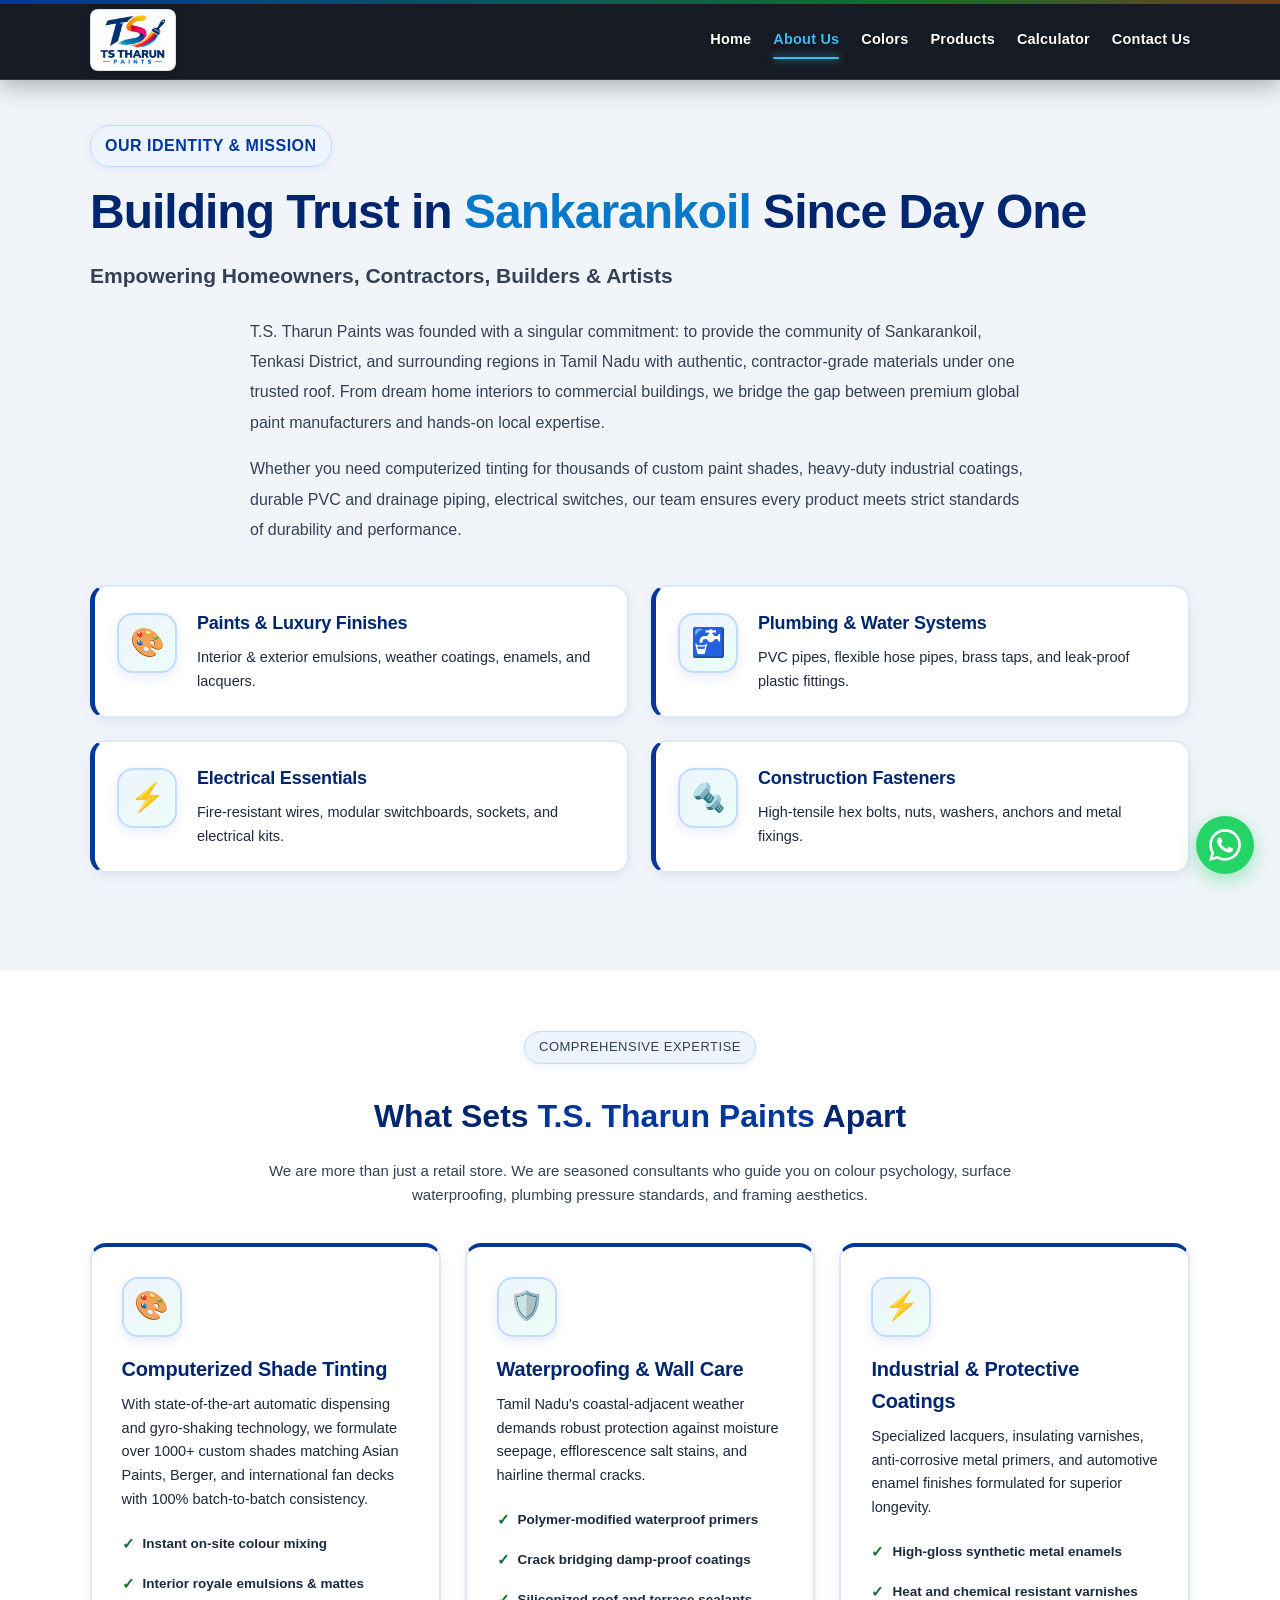
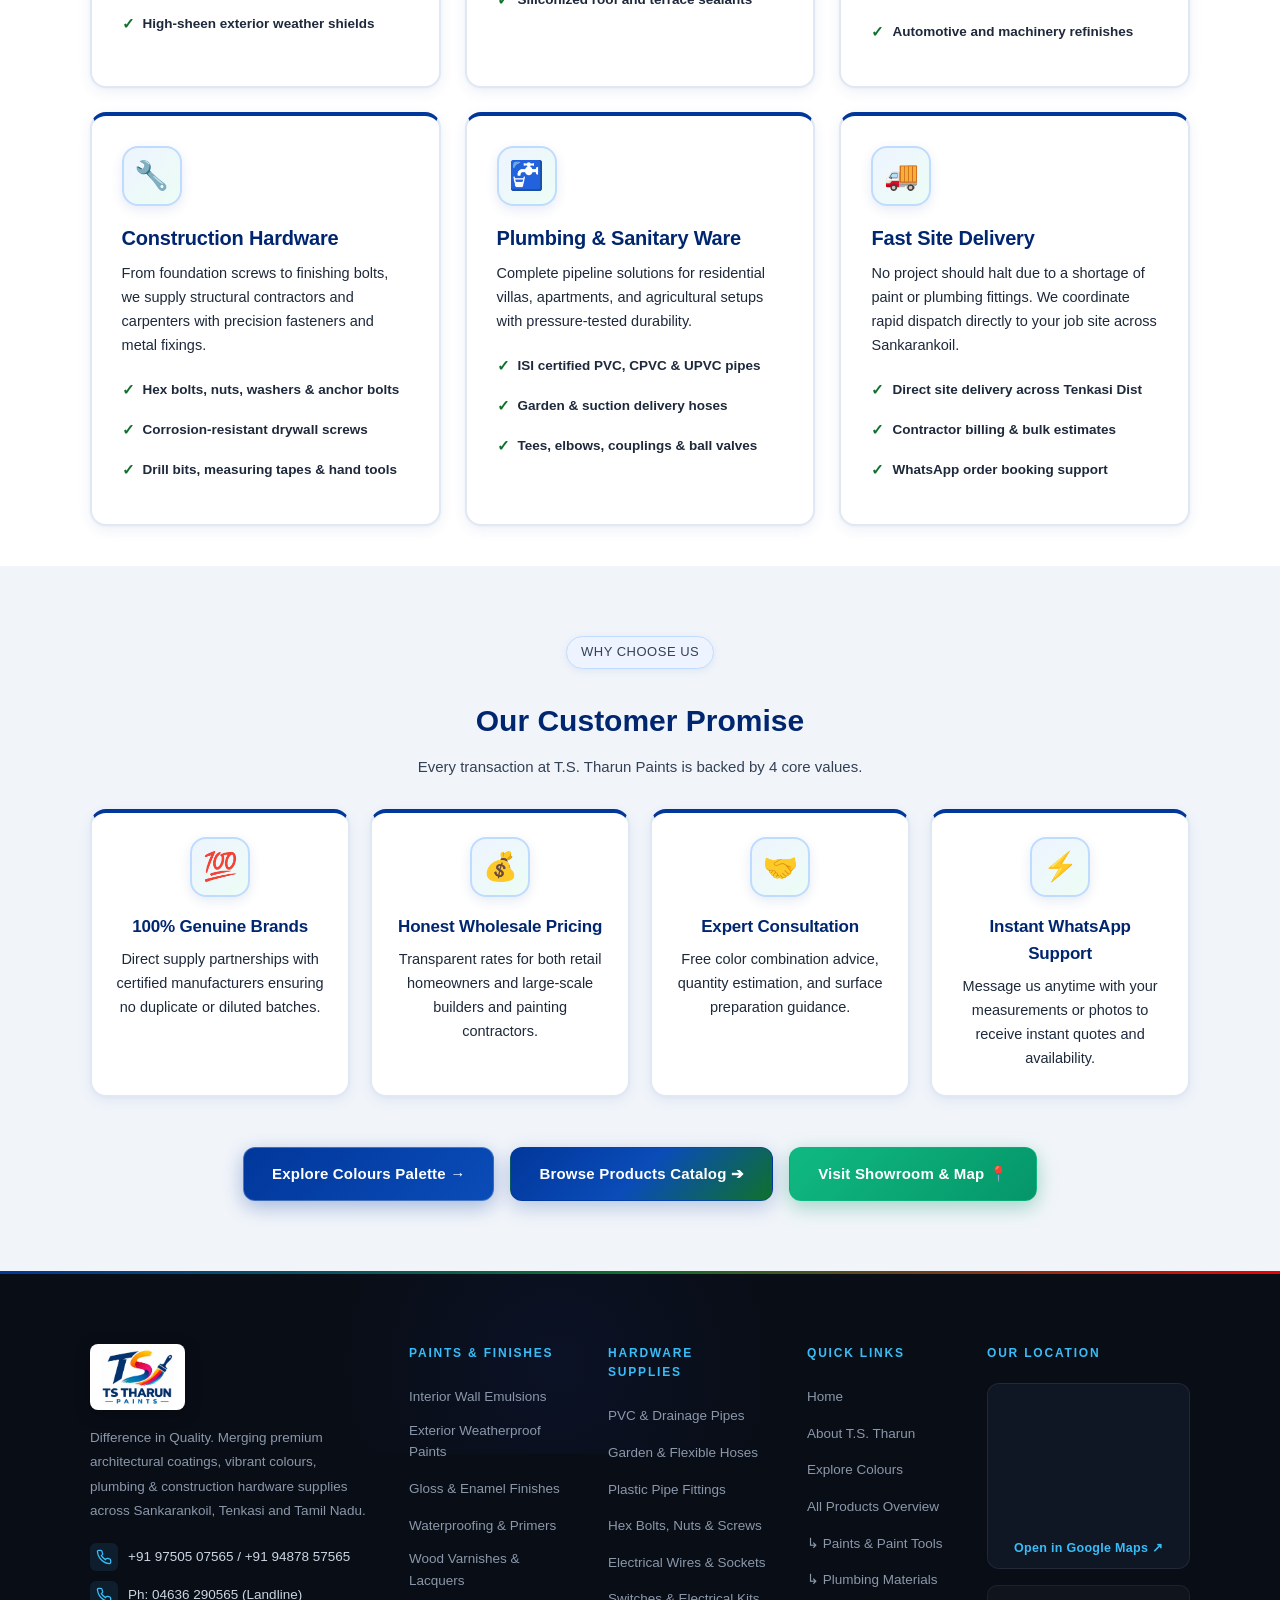
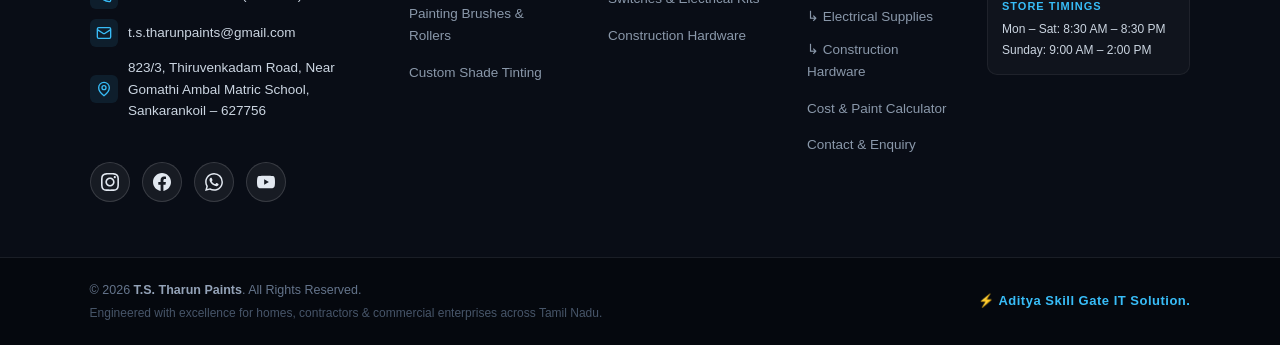
==== commit 37bfb1aa: "Add files via upload" ====
--- a/about.html
+++ b/about.html
@@ -6,7 +6,7 @@
     <title>About Us | T.S. Tharun Paints Sankarankoil</title>
     <link rel="icon" type="image/png" href="images/favicon.png">
     <link rel="shortcut icon" href="favicon.ico" type="image/x-icon">
-    <link rel="stylesheet" href="style.css?v=5">
+    <link rel="stylesheet" href="style.css?v=6">
 </head>
 <body>
 
@@ -29,7 +29,7 @@
     </header>
 
     <!-- Company Story Section -->
-    <section class="about-section" style="padding: 70px 7% 50px;">
+    <section class="about-section" style="padding: 125px 7% 60px;">
         <div class="about-content" style="max-width: 1100px; margin: 0 auto; text-align: left;">
             <p class="about-tag">OUR IDENTITY &amp; MISSION</p>
             <h1 style="font-size: clamp(32px, 4vw, 48px); font-weight: 800; line-height: 1.2; color: #142b4a; margin: 0 0 18px; letter-spacing: -1px;">Building Trust in <span style="color: #0878c9;">Sankarankoil</span> Since Day One</h1>
@@ -85,7 +85,7 @@
             <div style="text-align: center; max-width: 750px; margin: 0 auto;">
                 <p class="about-tag" style="display: inline-block;">COMPREHENSIVE EXPERTISE</p>
                 <h2 style="color: #04326e; font-size: 32px; font-weight: 800; margin: 10px 0 16px;">
-                    What Sets <span style="color: #ea580c;">T.S. Tharun Paints</span> Apart
+                    What Sets <span style="color: #01379b;">T.S. Tharun Paints</span> Apart
                 </h2>
                 <p style="color: #475569; font-size: 15px; line-height: 1.6;">
                     We are more than just a retail store. We are seasoned consultants who guide you on colour psychology, surface waterproofing, plumbing pressure standards, and framing aesthetics.
@@ -181,7 +181,7 @@
     </section>
 
     <!-- Why Choose Us Grid -->
-    <section class="about-why-us-section" style="padding: 70px 7%; background: #ffffff;">
+    <section class="about-why-us-section" style="padding: 70px 7%;">
         <div style="max-width: 1200px; margin: 0 auto;">
             <div style="text-align: center; max-width: 700px; margin: 0 auto 30px;">
                 <p class="about-tag" style="display: inline-block;">WHY CHOOSE US</p>
@@ -242,34 +242,40 @@
                 <p class="footer-tagline">
                     Difference in Quality. Merging premium architectural coatings, vibrant colours, plumbing &amp; construction hardware supplies across Sankarankoil, Tenkasi and Tamil Nadu.
                 </p>
-                <div class="footer-contact-direct">
-                    <a href="tel:+919487939710" class="direct-contact-item">
-                        <span class="direct-contact-icon">
-                            <svg viewBox="0 0 24 24" fill="none" stroke="currentColor" stroke-width="2" width="16" height="16"><path d="M22 16.92v3a2 2 0 0 1-2.18 2 19.79 19.79 0 0 1-8.63-3.07 19.5 19.5 0 0 1-6-6 19.79 19.79 0 0 1-3.07-8.67A2 2 0 0 1 4.11 2h3a2 2 0 0 1 2 1.72 12.84 12.84 0 0 0 .7 2.81 2 2 0 0 1-.45 2.11L8.09 9.91a16 16 0 0 0 6 6l1.27-1.27a2 2 0 0 1 2.11-.45 12.84 12.84 0 0 0 2.81.7A2 2 0 0 1 22 16.92z"></path></svg>
-                        </span>
-                        <span>+91 94879 39710</span>
-                    </a>
-                    <a href="mailto:tstharunpaints@gmail.com" class="direct-contact-item">
-                        <span class="direct-contact-icon">
-                            <svg viewBox="0 0 24 24" fill="none" stroke="currentColor" stroke-width="2" width="16" height="16"><rect width="20" height="16" x="2" y="4" rx="2"></rect><path d="m22 7-8.97 5.7a1.94 1.94 0 0 1-2.06 0L2 7"></path></svg>
-                        </span>
-                        <span>tstharunpaints@gmail.com</span>
-                    </a>
-                    <div class="direct-contact-item">
-                        <span class="direct-contact-icon">
-                            <svg viewBox="0 0 24 24" fill="none" stroke="currentColor" stroke-width="2" width="16" height="16"><path d="M20 10c0 6-8 12-8 12s-8-6-8-12a8 8 0 0 1 16 0Z"></path><circle cx="12" cy="10" r="3"></circle></svg>
-                        </span>
-                        <span>Sankarankoil, Tenkasi Dist, Tamil Nadu</span>
-                    </div>
-                </div>
-            <div class="footer-socials">
+                            <div class="footer-contact-direct">
+                <a href="tel:+919750507565" class="direct-contact-item">
+                    <span class="direct-contact-icon">
+                        <svg viewBox="0 0 24 24" fill="none" stroke="currentColor" stroke-width="2" width="16" height="16"><path d="M22 16.92v3a2 2 0 0 1-2.18 2 19.79 19.79 0 0 1-8.63-3.07 19.5 19.5 0 0 1-6-6 19.79 19.79 0 0 1-3.07-8.67A2 2 0 0 1 4.11 2h3a2 2 0 0 1 2 1.72 12.84 12.84 0 0 0 .7 2.81 2 2 0 0 1-.45 2.11L8.09 9.91a16 16 0 0 0 6 6l1.27-1.27a2 2 0 0 1 2.11-.45 12.84 12.84 0 0 0 2.81.7A2 2 0 0 1 22 16.92z"></path></svg>
+                    </span>
+                    <span>+91 97505 07565 / +91 94878 57565</span>
+                </a>
+                <a href="tel:04636290565" class="direct-contact-item">
+                    <span class="direct-contact-icon">
+                        <svg viewBox="0 0 24 24" fill="none" stroke="currentColor" stroke-width="2" width="16" height="16"><path d="M22 16.92v3a2 2 0 0 1-2.18 2 19.79 19.79 0 0 1-8.63-3.07 19.5 19.5 0 0 1-6-6 19.79 19.79 0 0 1-3.07-8.67A2 2 0 0 1 4.11 2h3a2 2 0 0 1 2 1.72 12.84 12.84 0 0 0 .7 2.81 2 2 0 0 1-.45 2.11L8.09 9.91a16 16 0 0 0 6 6l1.27-1.27a2 2 0 0 1 2.11-.45 12.84 12.84 0 0 0 2.81.7A2 2 0 0 1 22 16.92z"></path></svg>
+                    </span>
+                    <span>Ph: 04636 290565 (Landline)</span>
+                </a>
+                <a href="mailto:t.s.tharunpaints@gmail.com" class="direct-contact-item">
+                    <span class="direct-contact-icon">
+                        <svg viewBox="0 0 24 24" fill="none" stroke="currentColor" stroke-width="2" width="16" height="16"><rect width="20" height="16" x="2" y="4" rx="2"></rect><path d="m22 7-8.97 5.7a1.94 1.94 0 0 1-2.06 0L2 7"></path></svg>
+                    </span>
+                    <span>t.s.tharunpaints@gmail.com</span>
+                </a>
+                <div class="direct-contact-item">
+                    <span class="direct-contact-icon">
+                        <svg viewBox="0 0 24 24" fill="none" stroke="currentColor" stroke-width="2" width="16" height="16"><path d="M20 10c0 6-8 12-8 12s-8-6-8-12a8 8 0 0 1 16 0Z"></path><circle cx="12" cy="10" r="3"></circle></svg>
+                    </span>
+                    <span>823/3, Thiruvenkadam Road, Near Gomathi Ambal Matric School, Sankarankoil &ndash; 627756</span>
+                </div>
+            </div>
+<div class="footer-socials">
                 <a href="https://instagram.com" target="_blank" rel="noopener" aria-label="Instagram" class="social-icon social-insta" title="Instagram">
                     <svg viewBox="0 0 24 24" fill="currentColor" width="18" height="18"><path d="M12 2.163c3.204 0 3.584.012 4.85.07 3.252.148 4.771 1.691 4.919 4.919.058 1.265.069 1.645.069 4.849 0 3.205-.012 3.584-.069 4.849-.149 3.225-1.664 4.771-4.919 4.919-1.266.058-1.644.07-4.85.07-3.204 0-3.584-.012-4.849-.07-3.26-.149-4.771-1.699-4.919-4.92-.058-1.265-.07-1.644-.07-4.849 0-3.204.013-3.583.07-4.849.149-3.227 1.664-4.771 4.919-4.919 1.266-.057 1.645-.069 4.849-.069zm0-2.163c-3.259 0-3.667.014-4.947.072-4.358.2-6.78 2.618-6.98 6.98-.059 1.281-.073 1.689-.073 4.948 0 3.259.014 3.668.072 4.948.2 4.358 2.618 6.78 6.98 6.98 1.281.058 1.689.072 4.948.072 3.259 0 3.668-.014 4.948-.072 4.354-.2 6.782-2.618 6.979-6.98.059-1.28.073-1.689.073-4.948 0-3.259-.014-3.667-.072-4.947-.196-4.354-2.617-6.78-6.979-6.98-1.281-.059-1.69-.073-4.949-.073zm0 5.838c-3.403 0-6.162 2.759-6.162 6.162s2.759 6.163 6.162 6.163 6.162-2.759 6.162-6.163c0-3.403-2.759-6.162-6.162-6.162zm0 10.162c-2.209 0-4-1.79-4-4 0-2.209 1.791-4 4-4s4 1.791 4 4c0 2.21-1.791 4-4 4zm6.406-11.845c-.796 0-1.441.645-1.441 1.44s.645 1.44 1.441 1.44c.795 0 1.439-.645 1.439-1.44s-.644-1.44-1.439-1.44z"/></svg>
                 </a>
                 <a href="https://facebook.com" target="_blank" rel="noopener" aria-label="Facebook" class="social-icon social-facebook" title="Facebook">
                     <svg viewBox="0 0 24 24" fill="currentColor" width="18" height="18"><path d="M24 12.073c0-6.627-5.373-12-12-12s-12 5.373-12 12c0 5.99 4.388 10.954 10.125 11.854v-8.385H7.078v-3.47h3.047V9.43c0-3.007 1.792-4.669 4.533-4.669 1.312 0 2.686.235 2.686.235v2.953H15.83c-1.491 0-1.956.925-1.956 1.874v2.25h3.328l-.532 3.47h-2.796v8.385C19.612 23.027 24 18.062 24 12.073z"/></svg>
                 </a>
-                <a href="https://wa.me/919487939710" target="_blank" rel="noopener" aria-label="WhatsApp" class="social-icon social-whatsapp" title="WhatsApp">
+                <a href="https://wa.me/919750507565" target="_blank" rel="noopener" aria-label="WhatsApp" class="social-icon social-whatsapp" title="WhatsApp">
                     <svg viewBox="0 0 24 24" fill="currentColor" width="18" height="18"><path d="M17.472 14.382c-.297-.149-1.758-.867-2.03-.967-.273-.099-.471-.148-.67.15-.197.297-.767.966-.94 1.164-.173.199-.347.223-.644.075-.297-.15-1.255-.463-2.39-1.475-.883-.788-1.48-1.761-1.653-2.059-.173-.297-.018-.458.13-.606.134-.133.298-.347.446-.52.149-.174.198-.298.298-.497.099-.198.05-.371-.025-.52-.075-.149-.669-1.612-.916-2.207-.242-.579-.487-.5-.669-.51-.173-.008-.371-.01-.57-.01-.198 0-.52.074-.792.372-.272.297-1.04 1.016-1.04 2.479 0 1.462 1.065 2.875 1.213 3.074.149.198 2.096 3.2 5.077 4.487.709.306 1.262.489 1.694.625.712.227 1.36.195 1.871.118.571-.085 1.758-.719 2.006-1.413.248-.694.248-1.289.173-1.413-.074-.124-.272-.198-.57-.347m-5.421 7.403h-.004a9.87 9.87 0 0 1-5.031-1.378l-.361-.214-3.741.982.998-3.648-.235-.374a9.86 9.86 0 0 1-1.51-5.26c.001-5.45 4.436-9.884 9.888-9.884 2.64 0 5.122 1.03 6.988 2.898a9.825 9.825 0 0 1 2.893 6.994c-.003 5.45-4.437 9.884-9.885 9.884m8.413-18.297A11.815 11.815 0 0 0 12.05 0C5.495 0 .16 5.335.157 11.892c0 2.096.547 4.142 1.588 5.945L.057 24l6.305-1.654a11.882 11.882 0 0 0 5.683 1.448h.005c6.554 0 11.89-5.335 11.893-11.893a11.821 11.821 0 0 0-3.48-8.413Z"/></svg>
                 </a>
                 <a href="https://youtube.com" target="_blank" rel="noopener" aria-label="YouTube" class="social-icon social-youtube" title="YouTube">
@@ -282,14 +288,13 @@
             <div class="footer-col">
                 <h4 class="footer-col-title">Paints &amp; Finishes</h4>
                 <ul class="footer-links">
-                    <li><a href="colors.html">Interior Wall Emulsions</a></li>
-                    <li><a href="colors.html">Exterior Weatherproof Paints</a></li>
-                    <li><a href="products.html">Gloss &amp; Enamel Finishes</a></li>
-                    <li><a href="products.html">Waterproofing &amp; Primers</a></li>
-                    <li><a href="products.html">Industrial &amp; Auto Coatings</a></li>
-                    <li><a href="products.html">Wood Varnishes &amp; Lacquers</a></li>
-                    <li><a href="products.html">Painting Brushes &amp; Rollers</a></li>
-                    <li><a href="colors.html">Custom Shade Tinting</a></li>
+                    <li><a href="paints.html#paints-royale">Interior Wall Emulsions</a></li>
+                    <li><a href="paints.html#paints-apex">Exterior Weatherproof Paints</a></li>
+                    <li><a href="paints.html#paints-enamel">Gloss &amp; Enamel Finishes</a></li>
+                    <li><a href="paints.html#paints-damp-proof">Waterproofing &amp; Primers</a></li>
+                    <li><a href="paints.html#paints-varnish">Wood Varnishes &amp; Lacquers</a></li>
+                    <li><a href="paints.html#paints-rollers">Painting Brushes &amp; Rollers</a></li>
+                    <li><a href="colors.html#custom-tinting">Custom Shade Tinting</a></li>
                 </ul>
             </div>
 
@@ -297,14 +302,13 @@
             <div class="footer-col">
                 <h4 class="footer-col-title">Hardware Supplies</h4>
                 <ul class="footer-links">
-                    <li><a href="products.html">PVC &amp; Drainage Pipes</a></li>
-                    <li><a href="products.html">Garden &amp; Flexible Hoses</a></li>
-                    <li><a href="products.html">Plastic Pipe Fittings</a></li>
-                    <li><a href="products.html">Hex Bolts, Nuts &amp; Screws</a></li>
-                    <li><a href="products.html">Electrical Wires &amp; Sockets</a></li>
-                    <li><a href="products.html">Switches &amp; Electrical Kits</a></li>
-                    <li><a href="products.html">Construction Hardware</a></li>
-                    <li><a href="products.html">Renovation Essentials</a></li>
+                    <li><a href="plumbing.html#plumbing-pvc-pipe">PVC &amp; Drainage Pipes</a></li>
+                    <li><a href="plumbing.html#plumbing-hose">Garden &amp; Flexible Hoses</a></li>
+                    <li><a href="plumbing.html#plumbing-fittings">Plastic Pipe Fittings</a></li>
+                    <li><a href="construction.html#hardware-hex-bolts">Hex Bolts, Nuts &amp; Screws</a></li>
+                    <li><a href="electrical.html#electrical-wires">Electrical Wires &amp; Sockets</a></li>
+                    <li><a href="electrical.html#electrical-switches">Switches &amp; Electrical Kits</a></li>
+                    <li><a href="construction.html#products">Construction Hardware</a></li>
                 </ul>
             </div>
 
@@ -330,7 +334,7 @@
                 <h4 class="footer-col-title">Our Location</h4>
                 <div class="footer-map-card">
                     <iframe
-                        src="https://www.google.com/maps?q=Sankarankovil,+Tenkasi+District,+Tamil+Nadu&output=embed"
+                        src="https://www.google.com/maps?q=823/3,+Thiruvenkadam+Road,+Near+Gomathi+Ambal+Matric+School,+Sankarankovil,+Tamil+Nadu+627756&output=embed"
                         width="100%"
                         height="140"
                         style="border:0; border-radius:10px; display:block;"
@@ -339,7 +343,7 @@
                         referrerpolicy="no-referrer-when-downgrade"
                         title="TS Tharun Paints location map">
                     </iframe>
-                    <a href="https://www.google.com/maps/search/?api=1&query=TS+Tharun+Paints+Sankarankovil"
+                    <a href="https://www.google.com/maps/search/?api=1&query=823%2F3+Thiruvenkadam+Road+Gomathi+Ambal+School+Sankarankovil"
                        target="_blank" rel="noopener" class="map-cta">
                         Open in Google Maps ↗
                     </a>
@@ -365,7 +369,7 @@
     </footer>
 
     <!-- Floating WhatsApp Action Button -->
-    <a href="https://wa.me/919487939710?text=Hello%20T.S.%20Tharun%20Paints%2C%20I%20have%20an%20enquiry%20regarding%20your%20products."
+    <a href="https://wa.me/919750507565?text=Hello%20T.S.%20Tharun%20Paints%2C%20I%20have%20an%20enquiry%20regarding%20your%20products."
        class="floating-whatsapp"
        target="_blank"
        rel="noopener"
--- a/style.css
+++ b/style.css
@@ -1,3 +1,29 @@
+/* ===== T.S. THARUN PAINTS BRAND THEME (ROOT COLOR SYSTEM) ===== */
+:root {
+    /* Primary Brand Colors (Derived directly from New Logo) */
+    --brand-blue: #01379b;
+    --brand-blue-hover: #0248cc;
+    --brand-blue-dark: #002670;
+    --brand-blue-rgb: 1, 55, 155;
+
+    /* Secondary Brand Colors (Derived from Logo Leaf / Ribbon) */
+    --brand-green: #0f712b;
+    --brand-green-hover: #16a34a;
+    --brand-green-dark: #0a4e1d;
+    --brand-green-rgb: 15, 113, 43;
+
+    /* Accent Colors from Logo Emblem & Sunburst */
+    --brand-red: #ec0103;
+    --brand-gold: #f59e0b;
+    --brand-yellow: #fef805;
+
+    /* Signature Logo Gradients */
+    --gradient-logo-primary: linear-gradient(135deg, #01379b 0%, #0a4cb8 50%, #0f712b 100%);
+    --gradient-logo-hover: linear-gradient(135deg, #0248cc 0%, #1059d4 50%, #16a34a 100%);
+    --gradient-logo-subtle: linear-gradient(135deg, rgba(1, 55, 155, 0.05) 0%, rgba(15, 113, 43, 0.03) 100%);
+    --gradient-logo-tricolor: linear-gradient(90deg, #01379b 0%, #0f712b 50%, #ec0103 100%);
+}
+
 /* ===== BASIC SETTINGS ===== */
 * {
     margin: 0;
@@ -69,24 +95,27 @@
     text-decoration: none;
 }
 .nav-logo-badge {
-    background: #ffffff;
-    padding: 5px 12px;
-    border-radius: 9px;
+    background: #ffffff !important;
+    padding: 4px 8px !important;
+    border-radius: 8px !important;
+    box-shadow: 0 2px 10px rgba(0, 0, 0, 0.10) !important;
+    border: 1px solid rgba(1, 55, 155, 0.14) !important;
     display: inline-flex;
     align-items: center;
-    box-shadow: 0 2px 10px rgba(0, 0, 0, 0.2);
-    transition: transform 0.25s ease, box-shadow 0.25s ease;
+    transition: transform 0.25s ease, filter 0.25s ease, box-shadow 0.25s ease;
 }
 .nav-logo-badge:hover {
-    transform: scale(1.03);
-    box-shadow: 0 4px 16px rgba(255, 255, 255, 0.25);
+    transform: scale(1.04);
+    box-shadow: 0 4px 16px rgba(1, 55, 155, 0.20) !important;
+    filter: drop-shadow(0 4px 12px rgba(1, 55, 155, 0.18));
 }
 .site-logo {
-    height: 44px;
+    height: 52px;
     width: auto;
-    max-width: 170px;
+    max-width: 220px;
     display: block;
     object-fit: contain;
+    border-radius: 4px;
 }
 nav {
     display: flex;
@@ -542,17 +571,19 @@
 /* ===== BUTTON ===== */
 .btn {
     display: inline-block;
-    background: #244cdb;
+    background: linear-gradient(135deg, #01379b 0%, #0f712b 100%);
     color: #ffffff;
     padding: 13px 23px;
     border-radius: 8px;
     font-size: 14px;
     font-weight: bold;
     transition: 0.3s;
+    box-shadow: 0 4px 14px rgba(1, 55, 155, 0.28);
 }
 .btn:hover {
-    background: #1838ad;
+    background: linear-gradient(135deg, #0248cc 0%, #16a34a 100%);
     transform: translateY(-2px);
+    box-shadow: 0 6px 20px rgba(1, 55, 155, 0.40);
 }
 /* ===== ABOUT SECTION ===== */
 #about {
@@ -636,12 +667,12 @@
 /* ===== CONTACT SECTION (DISTINCT ROYAL BLUE BANNER) ===== */
 #contact {
     padding: 34px 8%;
-    background: linear-gradient(135deg, #1e3a8a 0%, #244cdb 55%, #1d4ed8 100%);
+    background: linear-gradient(135deg, #01379b 0%, #002670 60%, #0f712b 100%);
     color: #ffffff;
-    border-top: 3px solid #38bdf8;
+    border-top: 3.5px solid #10b981;
     position: relative;
     z-index: 2;
-    box-shadow: 0 8px 24px rgba(30, 58, 138, 0.3);
+    box-shadow: 0 8px 24px rgba(1, 55, 155, 0.35);
 }
 .contact-cta-wrapper {
     display: flex;
@@ -758,7 +789,8 @@
     background: #090d16;
     color: #94a3b8;
     font-family: "Segoe UI", -apple-system, BlinkMacSystemFont, Roboto, sans-serif;
-    border-top: 1px solid rgba(255, 255, 255, 0.08);
+    border-top: 3.5px solid;
+    border-image: linear-gradient(90deg, #01379b 0%, #0f712b 50%, #ec0103 100%) 1;
     position: relative;
     overflow: hidden;
 }
@@ -797,22 +829,25 @@
     display: inline-flex;
     align-items: center;
     justify-content: center;
-    background: #ffffff;
-    padding: 7px 14px;
-    border-radius: 12px;
-    box-shadow: 0 4px 16px rgba(0, 0, 0, 0.25);
-    transition: transform 0.25s ease, box-shadow 0.25s ease;
+    background: #ffffff !important;
+    padding: 4px 10px !important;
+    border-radius: 8px !important;
+    box-shadow: 0 4px 16px rgba(0, 0, 0, 0.25) !important;
+    border: 1px solid rgba(255, 255, 255, 0.20) !important;
+    transition: transform 0.25s ease, filter 0.25s ease, box-shadow 0.25s ease;
 }
 .footer-logo-badge:hover {
-    transform: translateY(-2px);
-    box-shadow: 0 6px 20px rgba(255, 255, 255, 0.18);
+    transform: translateY(-2px) scale(1.03);
+    box-shadow: 0 6px 20px rgba(1, 55, 155, 0.25) !important;
+    filter: drop-shadow(0 4px 14px rgba(255, 255, 255, 0.25));
 }
 .footer-logo-img {
-    height: 46px;
+    height: 56px;
     width: auto;
-    max-width: 160px;
+    max-width: 220px;
     display: block;
     object-fit: contain;
+    border-radius: 4px;
 }
 .footer-tagline {
     font-size: 13.5px;
@@ -1873,7 +1908,7 @@
 /* Custom category accents & matching distinct borders */
 #paints-tools {
     background: #FFF7ED;
-    border: 1.5px solid #fb923c;
+    border: 1.5px solid #16a34a;
 }
 #plumbing {
     background: #EFF8FF;
@@ -2689,11 +2724,11 @@
 }
 /* Specific component chips per category */
 #paints-tools .comp-chip {
-    border-color: rgba(249, 115, 22, 0.35);
+    border-color: rgba(1, 55, 155, 0.24);
 }
 #paints-tools .comp-chip:hover {
-    border-color: #ea580c;
-    color: #ea580c;
+    border-color: #01379b;
+    color: #01379b;
 }
 #plumbing .comp-chip {
     border-color: rgba(2, 132, 199, 0.35);
@@ -2810,8 +2845,8 @@
 }
 /* Expanded Card Active Borders */
 .product-card.expanded#paints-tools {
-    border-color: #ea580c !important;
-    box-shadow: 0 10px 28px rgba(234, 88, 12, 0.22);
+    border-color: #01379b !important;
+    box-shadow: 0 10px 28px rgba(1, 55, 155, 0.16);
 }
 .product-card.expanded#plumbing {
     border-color: #0284c7 !important;
@@ -2932,7 +2967,7 @@
 #paints-tools.category-card:hover {
     transform: translateY(-7px);
     box-shadow: 0 16px 32px rgba(251, 146, 60, 0.25);
-    border-color: #ea580c;
+    border-color: #01379b;
 }
 #plumbing.category-card:hover {
     transform: translateY(-7px);
@@ -3111,9 +3146,9 @@
     background: rgba(255, 255, 255, 0.04);
 }
 .calc-tab-btn.active {
-    background: linear-gradient(135deg, #1d4ed8 0%, #0284c7 100%);
+    background: linear-gradient(135deg, #01379b 0%, #0f712b 100%);
     color: #ffffff;
-    box-shadow: 0 4px 18px rgba(2, 132, 199, 0.35);
+    box-shadow: 0 4px 18px rgba(1, 55, 155, 0.40);
 }
 /* Panels */
 .calc-panel {
@@ -3191,9 +3226,9 @@
 }
 .calc-form-group label {
     display: block;
-    color: #e2e8f0;
-    font-size: 13.5px;
-    font-weight: 700;
+    color: #0f172a;
+    font-size: 14.5px;
+    font-weight: 800;
     margin-bottom: 8px;
 }
 .calc-input {
@@ -3320,8 +3355,8 @@
 }
 .metric-label {
     font-size: 12px;
-    font-weight: 700;
-    color: #94a3b8;
+    font-weight: 800;
+    color: #01379b;
     text-transform: uppercase;
     letter-spacing: 0.8px;
     margin-bottom: 4px;
@@ -3456,19 +3491,19 @@
     transition: all 0.3s ease;
 }
 .discount-hint-bar.unlocked-none {
-    background: rgba(56, 189, 248, 0.08);
-    color: #38bdf8;
-    border-color: rgba(56, 189, 248, 0.2);
+    background: #eef4ff !important;
+    color: #01379b !important;
+    border: 1.5px solid #bfdbfe !important;
 }
 .discount-hint-bar.unlocked-5 {
-    background: rgba(234, 179, 8, 0.1);
-    color: #facc15;
-    border-color: rgba(234, 179, 8, 0.3);
+    background: #fefce8 !important;
+    color: #854d0e !important;
+    border: 1.5px solid #fde047 !important;
 }
 .discount-hint-bar.unlocked-10 {
-    background: rgba(34, 197, 94, 0.12);
-    color: #22c55e;
-    border-color: rgba(34, 197, 94, 0.35);
+    background: #ecfdf5 !important;
+    color: #0f712b !important;
+    border: 1.5px solid #86efac !important;
 }
 .bill-cart-grid {
     display: grid;
@@ -3699,6 +3734,452 @@
 .mini-toggle input:checked + .mini-slider:before {
     transform: translateX(14px);
 }
+
+/* ========================================================================= */
+/* AUTOMATIC HARDWARE & PURCHASE ESTIMATOR STYLES */
+/* ========================================================================= */
+.hardware-bridge-btn {
+    background: linear-gradient(135deg, #01379b 0%, #feae03 100%);
+    color: #ffffff !important;
+    border: none;
+    box-shadow: 0 4px 15px rgba(1, 55, 155, 0.3);
+    font-weight: 800;
+}
+.hardware-bridge-btn:hover {
+    background: linear-gradient(135deg, #002670 0%, #0a4e1d 100%);
+    transform: translateY(-2px);
+    box-shadow: 0 6px 20px rgba(1, 55, 155, 0.35);
+}
+
+/* Sync Header Button */
+.sync-paint-btn {
+    display: inline-flex;
+    align-items: center;
+    gap: 8px;
+    background: rgba(56, 189, 248, 0.08);
+    border: 1px solid rgba(56, 189, 248, 0.25);
+    color: #38bdf8;
+    padding: 8px 14px;
+    border-radius: 12px;
+    font-size: 13px;
+    font-weight: 700;
+    cursor: pointer;
+    font-family: inherit;
+    transition: all 0.2s ease;
+}
+.sync-paint-btn:hover {
+    background: rgba(56, 189, 248, 0.16);
+    border-color: #38bdf8;
+    color: #ffffff;
+    box-shadow: 0 0 14px rgba(56, 189, 248, 0.2);
+}
+.sync-area-badge {
+    background: #0284c7;
+    color: #ffffff;
+    font-size: 11px;
+    font-weight: 800;
+    padding: 2px 8px;
+    border-radius: 10px;
+}
+
+/* Input with suffix */
+.input-with-action {
+    position: relative;
+    display: flex;
+    align-items: center;
+}
+.input-with-action .calc-input {
+    padding-right: 55px;
+}
+.input-suffix {
+    position: absolute;
+    right: 14px;
+    font-size: 13px;
+    font-weight: 700;
+    color: #94a3b8;
+    pointer-events: none;
+}
+.required-star {
+    color: #ef4444;
+}
+
+/* Parameters Row */
+.hw-parameters-row {
+    display: grid;
+    grid-template-columns: repeat(4, 1fr);
+    gap: 12px;
+    margin-top: 6px;
+}
+@media (max-width: 960px) {
+    .hw-parameters-row {
+        grid-template-columns: repeat(2, 1fr);
+    }
+}
+@media (max-width: 520px) {
+    .hw-parameters-row {
+        grid-template-columns: 1fr;
+    }
+}
+.param-box {
+    background: rgba(255, 255, 255, 0.03);
+    border: 1px solid rgba(255, 255, 255, 0.08);
+    border-radius: 12px;
+    padding: 12px 14px;
+    display: flex;
+    flex-direction: column;
+}
+.param-box label {
+    font-size: 13px;
+    color: #0f172a;
+    font-weight: 750;
+    margin-bottom: 6px;
+}
+.param-input-wrap {
+    display: flex;
+    align-items: center;
+    gap: 6px;
+}
+.param-step-btn {
+    width: 32px;
+    height: 36px;
+    background: rgba(255, 255, 255, 0.08);
+    border: 1px solid rgba(255, 255, 255, 0.14);
+    border-radius: 8px;
+    color: #ffffff;
+    font-size: 16px;
+    font-weight: 700;
+    cursor: pointer;
+    display: flex;
+    align-items: center;
+    justify-content: center;
+    transition: all 0.15s ease;
+}
+.param-step-btn:hover {
+    background: rgba(56, 189, 248, 0.25);
+    border-color: #38bdf8;
+    color: #38bdf8;
+}
+.param-input {
+    text-align: center;
+    font-weight: 800;
+    font-size: 16px;
+    color: #38bdf8;
+    padding: 8px 6px;
+}
+.param-hint {
+    font-size: 11px;
+    color: #94a3b8;
+    margin-top: 6px;
+    line-height: 1.3;
+}
+
+/* Advanced Settings Collapsible */
+.hw-advanced-settings {
+    margin: 18px 0;
+    border: 1px solid rgba(255, 255, 255, 0.08);
+    border-radius: 12px;
+    background: rgba(255, 255, 255, 0.02);
+    overflow: hidden;
+}
+.hw-advanced-summary {
+    display: flex;
+    justify-content: space-between;
+    align-items: center;
+    padding: 12px 16px;
+    font-size: 13.5px;
+    font-weight: 700;
+    color: #cbd5e1;
+    cursor: pointer;
+    user-select: none;
+    transition: background 0.2s ease;
+}
+.hw-advanced-summary:hover {
+    background: rgba(255, 255, 255, 0.04);
+    color: #38bdf8;
+}
+.summary-arrow {
+    font-size: 11px;
+    transition: transform 0.25s ease;
+    color: #94a3b8;
+}
+details[open] .summary-arrow {
+    transform: rotate(180deg);
+}
+.hw-advanced-grid {
+    display: grid;
+    grid-template-columns: repeat(auto-fit, minmax(220px, 1fr));
+    gap: 14px;
+    padding: 16px;
+    border-top: 1px solid rgba(255, 255, 255, 0.06);
+    background: rgba(0, 0, 0, 0.2);
+}
+.field-help {
+    display: block;
+    font-size: 11.5px;
+    color: #94a3b8;
+    margin-top: 4px;
+}
+
+/* Calculate Button Row */
+.hw-calc-btn-row {
+    display: flex;
+    gap: 12px;
+    margin: 20px 0;
+}
+.hw-primary-btn {
+    background: linear-gradient(135deg, #0284c7 0%, #0369a1 100%);
+    box-shadow: 0 4px 14px rgba(2, 132, 199, 0.35);
+}
+.hw-primary-btn:hover {
+    background: linear-gradient(135deg, #0369a1 0%, #075985 100%);
+    box-shadow: 0 6px 20px rgba(2, 132, 199, 0.45);
+}
+
+/* Disclaimer Notice */
+.hw-disclaimer-notice {
+    display: flex;
+    gap: 12px;
+    background: #fffbeb !important;
+    border: 1.5px solid #fde68a !important;
+    border-left: 5px solid #d97706 !important;
+    border-radius: 12px !important;
+    padding: 14px 18px !important;
+    margin-top: 14px !important;
+    box-shadow: 0 4px 14px rgba(217, 119, 6, 0.08) !important;
+}
+.disclaimer-icon {
+    font-size: 20px;
+    flex-shrink: 0;
+}
+.disclaimer-content strong {
+    display: block;
+    color: #92400e !important;
+    font-size: 13.5px !important;
+    font-weight: 850 !important;
+    margin-bottom: 4px !important;
+}
+.disclaimer-content p {
+    margin: 0;
+    font-size: 13px !important;
+    color: #334155 !important;
+    line-height: 1.6 !important;
+}
+.disclaimer-content em {
+    display: inline-block !important;
+    margin-top: 6px !important;
+    color: #78350f !important;
+    font-style: normal !important;
+    font-weight: 750 !important;
+    background: rgba(217, 119, 6, 0.12) !important;
+    padding: 4px 10px !important;
+    border-radius: 6px !important;
+    border-left: 3px solid #d97706 !important;
+}
+
+/* Estimated Results Section */
+.hw-results-section {
+    border-top: 1px solid rgba(255, 255, 255, 0.1);
+    padding-top: 22px;
+    animation: fadeInSlide 0.35s ease;
+}
+@keyframes fadeInSlide {
+    from { opacity: 0; transform: translateY(8px); }
+    to { opacity: 1; transform: translateY(0); }
+}
+.hw-results-header {
+    display: flex;
+    justify-content: space-between;
+    align-items: flex-start;
+    flex-wrap: wrap;
+    gap: 10px;
+    margin-bottom: 16px;
+}
+.hw-results-actions {
+    display: flex;
+    gap: 8px;
+}
+.mini-text-btn {
+    background: rgba(255, 255, 255, 0.05);
+    border: 1px solid rgba(255, 255, 255, 0.12);
+    color: #cbd5e1;
+    font-size: 12px;
+    font-weight: 700;
+    padding: 4px 10px;
+    border-radius: 6px;
+    cursor: pointer;
+    font-family: inherit;
+    transition: all 0.2s;
+}
+.mini-text-btn:hover {
+    background: rgba(56, 189, 248, 0.15);
+    border-color: #38bdf8;
+    color: #ffffff;
+}
+
+/* Category Filter Chips */
+.hw-cat-chips-row {
+    display: flex;
+    gap: 8px;
+    flex-wrap: wrap;
+    margin-bottom: 14px;
+}
+.hw-cat-chip {
+    background: rgba(255, 255, 255, 0.04);
+    border: 1px solid rgba(255, 255, 255, 0.1);
+    color: #cbd5e1;
+    padding: 7px 14px;
+    border-radius: 20px;
+    font-size: 12.5px;
+    font-weight: 700;
+    cursor: pointer;
+    font-family: inherit;
+    transition: all 0.2s ease;
+}
+.hw-cat-chip:hover {
+    background: rgba(255, 255, 255, 0.09);
+    border-color: #38bdf8;
+    color: #ffffff;
+}
+.hw-cat-chip.active {
+    background: rgba(2, 132, 199, 0.25);
+    border-color: #38bdf8;
+    color: #38bdf8;
+    box-shadow: 0 0 10px rgba(56, 189, 248, 0.25);
+}
+
+/* Category Tag Badges */
+.cat-tag-electrical {
+    color: #fbbf24 !important;
+    background: rgba(251, 191, 36, 0.12) !important;
+    border: 1px solid rgba(251, 191, 36, 0.25);
+}
+.cat-tag-plumbing {
+    color: #38bdf8 !important;
+    background: rgba(56, 189, 248, 0.12) !important;
+    border: 1px solid rgba(56, 189, 248, 0.25);
+}
+.cat-tag-hardware {
+    color: #c084fc !important;
+    background: rgba(192, 132, 252, 0.12) !important;
+    border: 1px solid rgba(192, 132, 252, 0.25);
+}
+.cat-tag-construction {
+    color: #4ade80 !important;
+    background: rgba(74, 222, 128, 0.12) !important;
+    border: 1px solid rgba(74, 222, 128, 0.25);
+}
+.cat-tag-paints {
+    color: #f472b6 !important;
+    background: rgba(244, 114, 182, 0.12) !important;
+    border: 1px solid rgba(244, 114, 182, 0.25);
+}
+.cat-tag-tools {
+    color: #16a34a !important;
+    background: rgba(251, 146, 60, 0.12) !important;
+    border: 1px solid rgba(251, 146, 60, 0.25);
+}
+
+/* Unit Badge */
+.unit-badge {
+    display: inline-block;
+    background: rgba(255, 255, 255, 0.06);
+    border: 1px solid rgba(255, 255, 255, 0.1);
+    color: #cbd5e1;
+    font-size: 11.5px;
+    font-weight: 600;
+    padding: 2px 8px;
+    border-radius: 6px;
+    white-space: nowrap;
+}
+
+/* Editable Cell Inputs in Table */
+.est-input-wrap {
+    display: inline-flex;
+    align-items: center;
+    background: rgba(255, 255, 255, 0.05);
+    border: 1px solid rgba(255, 255, 255, 0.12);
+    border-radius: 6px;
+    padding: 0 6px;
+    max-width: 110px;
+}
+.curr-sign {
+    color: #94a3b8;
+    font-size: 12px;
+    font-weight: 700;
+}
+.est-cell-input {
+    background: transparent;
+    border: none;
+    color: #ffffff;
+    font-size: 13px;
+    font-weight: 700;
+    padding: 6px 4px;
+    width: 70px;
+    outline: none;
+}
+.est-cell-input:focus {
+    color: #38bdf8;
+    box-shadow: none;
+}
+.qty-val-input {
+    background: transparent;
+    border: none;
+    color: #38bdf8;
+    font-size: 13px;
+    font-weight: 800;
+    text-align: center;
+    width: 44px;
+    padding: 4px 2px;
+    outline: none;
+}
+.est-item-checkbox {
+    width: 17px;
+    height: 17px;
+    cursor: pointer;
+    accent-color: #0284c7;
+}
+
+/* Transfer Bar */
+.hw-transfer-bar {
+    display: flex;
+    justify-content: space-between;
+    align-items: center;
+    flex-wrap: wrap;
+    gap: 14px;
+    margin-top: 18px;
+    padding: 16px 20px;
+    background: linear-gradient(135deg, rgba(15, 23, 42, 0.9) 0%, rgba(30, 41, 59, 0.8) 100%);
+    border: 1px solid rgba(56, 189, 248, 0.25);
+    border-radius: 14px;
+}
+.hw-totals-summary {
+    display: flex;
+    align-items: center;
+    gap: 20px;
+    flex-wrap: wrap;
+}
+.hw-tot-item {
+    font-size: 13px;
+    color: #94a3b8;
+}
+.hw-tot-item strong {
+    color: #ffffff;
+    font-size: 15px;
+    margin-left: 6px;
+}
+.hw-tot-item.highlight-total strong {
+    color: #22c55e;
+    font-size: 20px;
+    font-weight: 800;
+}
+.hw-transfer-actions {
+    flex-shrink: 0;
+}
+.hw-transfer-actions .calc-btn {
+    padding: 12px 24px;
+    width: auto;
+}
+
 /* ===== HERO SECTION MEDIA & SPLIT SHOWCASE ===== */
 .hero-split-grid {
     display: grid;
@@ -3779,8 +4260,237 @@
     display: flex;
     align-items: center;
 }
+/* =========================================================================
+   ANIMATED PAINTER HERO (COLORS.HTML) - ALTERNATING WALL PAINT HUES
+   ========================================================================= */
 .page-hero.colors-hero-bg {
-    background: url('images/colors-hero.jpg') center top / cover no-repeat;
+    position: relative !important;
+    overflow: hidden !important;
+    background: #020712 !important;
+    min-height: 520px !important;
+}
+
+/* 1. Base Painter Image Layer with synchronized hue shift and subtle breathing scale */
+.colors-hero-bg .hero-painter-bg {
+    position: absolute !important;
+    inset: 0 !important;
+    background: url('images/colors-hero.jpg') center top / cover no-repeat !important;
+    z-index: 0 !important;
+    animation: painterImageHueCycle 18s ease-in-out infinite !important;
+    transform: scale(1.025) !important;
+    will-change: filter, transform !important;
+    pointer-events: none !important;
+}
+
+/* 2. Alternating Wall Paint Coat Overlay (Mix-Blend Color Wash over the painted wall) */
+.colors-hero-bg .hero-paint-color-coat {
+    position: absolute !important;
+    inset: 0 !important;
+    z-index: 1 !important;
+    mix-blend-mode: color !important;
+    animation: alternateWallPaintColors 18s ease-in-out infinite !important;
+    pointer-events: none !important;
+    will-change: background-color !important;
+}
+
+/* 3. Paint Roller Diagonal Wet-Sweep Wave (Simulates a paint roller sweeping fresh paint) */
+.colors-hero-bg .hero-paint-roller-sweep {
+    position: absolute !important;
+    top: -65% !important;
+    left: -65% !important;
+    width: 230% !important;
+    height: 230% !important;
+    background: linear-gradient(
+        125deg,
+        transparent 0%,
+        transparent 40%,
+        rgba(255, 255, 255, 0.08) 46%,
+        rgba(255, 255, 255, 0.26) 50%,
+        rgba(255, 255, 255, 0.08) 54%,
+        transparent 60%,
+        transparent 100%
+    ) !important;
+    z-index: 1 !important;
+    pointer-events: none !important;
+    animation: paintRollerSweepWave 9s cubic-bezier(0.4, 0, 0.2, 1) infinite !important;
+    transform: rotate(-18deg) !important;
+}
+
+/* 4. Text Readability Contrast Overlay */
+.colors-hero-bg .hero-overlay {
+    position: absolute !important;
+    inset: 0 !important;
+    z-index: 2 !important;
+    background: linear-gradient(
+        135deg,
+        rgba(4, 9, 20, 0.94) 0%,
+        rgba(4, 9, 20, 0.76) 45%,
+        rgba(4, 9, 20, 0.24) 78%,
+        rgba(4, 9, 20, 0.65) 100%
+    ) !important;
+    pointer-events: none !important;
+}
+
+.colors-hero-bg .page-hero-container {
+    position: relative !important;
+    z-index: 3 !important;
+}
+
+/* Live Active Paint Shade Badge in the Hero */
+.hero-live-paint-badge {
+    display: inline-flex !important;
+    align-items: center !important;
+    gap: 10px !important;
+    background: rgba(4, 11, 28, 0.84) !important;
+    backdrop-filter: blur(14px) !important;
+    -webkit-backdrop-filter: blur(14px) !important;
+    border: 1.5px solid rgba(255, 255, 255, 0.24) !important;
+    border-radius: 30px !important;
+    padding: 7px 18px !important;
+    margin-bottom: 18px !important;
+    box-shadow: 0 8px 24px rgba(0, 0, 0, 0.4), 0 0 15px rgba(1, 55, 155, 0.3) !important;
+    transition: all 0.35s ease !important;
+}
+
+.hero-live-paint-badge:hover {
+    border-color: rgba(255, 255, 255, 0.45) !important;
+    transform: translateY(-2px) !important;
+    box-shadow: 0 10px 30px rgba(0, 0, 0, 0.5), 0 0 20px rgba(15, 113, 43, 0.35) !important;
+}
+
+.live-paint-roller-icon {
+    font-size: 16px !important;
+    animation: rollerWiggle 2.5s infinite ease-in-out !important;
+}
+
+@keyframes rollerWiggle {
+    0%, 100% { transform: rotate(0deg); }
+    25% { transform: rotate(-15deg); }
+    75% { transform: rotate(15deg); }
+}
+
+.live-paint-pulse-dot {
+    width: 11px !important;
+    height: 11px !important;
+    border-radius: 50% !important;
+    background: #01379b !important;
+    box-shadow: 0 0 10px #01379b !important;
+    animation: liveDotPulse 1.6s infinite ease-in-out !important;
+    transition: background 0.45s ease, box-shadow 0.45s ease !important;
+}
+
+@keyframes liveDotPulse {
+    0%, 100% { transform: scale(1); opacity: 0.85; }
+    50% { transform: scale(1.4); opacity: 1; }
+}
+
+.live-paint-label {
+    font-size: 12.5px !important;
+    color: #cbd5e1 !important;
+    font-weight: 600 !important;
+    text-transform: uppercase !important;
+    letter-spacing: 0.5px !important;
+}
+
+.live-paint-swatch-name {
+    font-size: 14px !important;
+    color: #ffffff !important;
+    font-weight: 850 !important;
+    letter-spacing: 0.2px !important;
+    transition: opacity 0.25s ease !important;
+}
+
+.live-paint-hex-chip {
+    font-family: ui-monospace, SFMono-Regular, Menlo, Monaco, Consolas, monospace !important;
+    font-size: 12px !important;
+    font-weight: 700 !important;
+    color: #ffffff !important;
+    background: rgba(255, 255, 255, 0.16) !important;
+    border: 1px solid rgba(255, 255, 255, 0.28) !important;
+    border-radius: 6px !important;
+    padding: 2px 8px !important;
+    letter-spacing: 0.5px !important;
+    transition: opacity 0.25s ease !important;
+}
+
+/* 1. Base Image Hue Rotation & Gentle Breathing Motion */
+@keyframes painterImageHueCycle {
+    0%, 100% {
+        filter: hue-rotate(0deg) saturate(1.15) brightness(1.02);
+        transform: scale(1.02);
+    }
+    16.6% {
+        filter: hue-rotate(85deg) saturate(1.22) brightness(1.06);
+        transform: scale(1.035);
+    }
+    33.3% {
+        filter: hue-rotate(155deg) saturate(1.28) brightness(1.08);
+        transform: scale(1.025);
+    }
+    50% {
+        filter: hue-rotate(225deg) saturate(1.24) brightness(1.04);
+        transform: scale(1.035);
+    }
+    66.6% {
+        filter: hue-rotate(285deg) saturate(1.20) brightness(1.03);
+        transform: scale(1.02);
+    }
+    83.3% {
+        filter: hue-rotate(335deg) saturate(1.26) brightness(1.06);
+        transform: scale(1.035);
+    }
+}
+
+/* 2. Alternating Wall Paint Colors Blend Overlay (Exact TST & Luxury Brand Shades) */
+@keyframes alternateWallPaintColors {
+    0%, 100% {
+        background-color: rgba(1, 55, 155, 0.52);   /* 1. Royale Imperial Blue */
+    }
+    16.6% {
+        background-color: rgba(15, 113, 43, 0.52);  /* 2. Emerald Jade Green */
+    }
+    33.3% {
+        background-color: rgba(245, 158, 11, 0.50); /* 3. Warm Sunburst Amber */
+    }
+    50% {
+        background-color: rgba(236, 1, 3, 0.52);    /* 4. Crimson Velvet Red */
+    }
+    66.6% {
+        background-color: rgba(2, 132, 199, 0.50);  /* 5. Ocean Turquoise Cyan */
+    }
+    83.3% {
+        background-color: rgba(124, 58, 237, 0.52); /* 6. Regal Velvet Violet */
+    }
+}
+
+/* 3. Paint Roller Sweep Wave across the Wall */
+@keyframes paintRollerSweepWave {
+    0% {
+        transform: translateY(-90%) translateX(-45%) rotate(-18deg);
+        opacity: 0;
+    }
+    10% {
+        opacity: 0.85;
+    }
+    22% {
+        transform: translateY(50%) translateX(25%) rotate(-18deg);
+        opacity: 0;
+    }
+    50% {
+        transform: translateY(-90%) translateX(-45%) rotate(-18deg);
+        opacity: 0;
+    }
+    60% {
+        opacity: 0.85;
+    }
+    72% {
+        transform: translateY(50%) translateX(25%) rotate(-18deg);
+        opacity: 0;
+    }
+    100% {
+        transform: translateY(50%) translateX(25%) rotate(-18deg);
+        opacity: 0;
+    }
 }
 .page-hero.products-hero-bg {
     background: url('images/products-hero.jpg') center center / cover no-repeat;
@@ -3807,10 +4517,10 @@
     position: fixed;
     top: 0;
     left: 0;
-    height: 3px;
+    height: 3.5px;
     width: 0%;
-    background: linear-gradient(90deg, #38bdf8 0%, #2563eb 50%, #f43f5e 100%);
-    box-shadow: 0 0 10px rgba(56, 189, 248, 0.8), 0 0 20px rgba(37, 99, 235, 0.4);
+    background: linear-gradient(90deg, #01379b 0%, #0f712b 50%, #ec0103 100%);
+    box-shadow: 0 0 10px rgba(1, 55, 155, 0.8), 0 0 18px rgba(15, 113, 43, 0.5);
     z-index: 99999;
     pointer-events: none;
     transition: width 0.1s cubic-bezier(0.2, 0.8, 0.2, 1);
@@ -4036,916 +4746,1284 @@
     }
 }
 /* ========================================================================== */
-/* ===== WHITE BACKGROUND WITH LOGO 'S' COLOR TRANSPARENT CONTENT BOXES ===== */
+/* ===== TST BRAND IDENTITY DESIGN SYSTEM (SOLID HIGH-CONTRAST & ANIMATED) ===== */
 /* ========================================================================== */
-/* Logo 'S' Color Signature:
-   The letter 'S' in the T.S. Tharun Paints emblem is composed of a vibrant warm
-   sunburst orange (rgb(254, 174, 3) / #feae03 / #f59e0b) blending into rich
-   sunset amber-orange (rgb(234, 88, 12) / #ea580c).
-   Here, all section / content boxes are styled with this authentic Logo 'S'
-   translucent glassmorphic finish over a crisp pure white (#ffffff) page canvas.
+/*
+   Based directly on the official T.S. Tharun Paints visiting card & logo:
+   - Primary Brand: Royal Navy Blue (#01379b / #012670 / #001947)
+   - Secondary Brand: Leaf / Emerald Green (#0f712b / #16a34a)
+   - Brand Accents: Crimson Red (#ec0103) & Sunburst Gold (#f59e0b)
+   - High-Contrast Architecture: Solid pure white cards (#ffffff) with 4px brand
+     accent bars, layered 3D shadows, rich navy typography (#012670) and slate
+     body text (#1e293b), placed over modern tinted canvases (#f1f5fa / #f4f7fc).
+   - Dynamic Interactive Animations: Hover elevation, morphing accent bars,
+     icon spring-rotation, light-sweep sheen on buttons, and flowing brand gradients.
 */
-/* 1. Products Page & Subcategory Catalogues */
-#products {
+
+/* 1. Global Flowing Brand Line on Top Header */
+header::before,
+header#main-header::before,
+header.inner-header::before {
+    content: '' !important;
+    position: absolute !important;
+    top: 0 !important;
+    left: 0 !important;
+    right: 0 !important;
+    height: 3.5px !important;
+    background: linear-gradient(90deg, #01379b 0%, #0f712b 28%, #ec0103 55%, #f59e0b 78%, #01379b 100%) !important;
+    background-size: 250% 100% !important;
+    animation: tstBrandFlow 7s linear infinite !important;
+    z-index: 10000 !important;
+}
+
+@keyframes tstBrandFlow {
+    0% { background-position: 0% 0%; }
+    100% { background-position: 250% 0%; }
+}
+
+/* 2. Alternating Section Canvases (Ensures pure white cards pop with 3D depth) */
+#about,
+.about-section,
+.about-why-us-section,
+#products,
+.products-page-section,
+.calc-section,
+.contact-page-section {
+    background: #f1f5fa !important;
+}
+
+.about-pillars-section,
+#colors,
+.colors-section {
     background: #ffffff !important;
 }
+
+/* Section Headings & Tags */
+#about h2,
+#about h2 span,
+.about-section h1,
+.about-pillars-section h2,
+.about-why-us-section h2,
 #products h2,
-#products h2 span {
-    color: #04326e !important;
-}
-#products p {
-    color: #475569 !important;
-}
-/* Category Filter Bar */
-.category-filter-bar .cat-filter-btn {
-    background: linear-gradient(135deg, rgba(254, 174, 3, 0.12) 0%, rgba(234, 88, 12, 0.08) 100%) !important;
-    backdrop-filter: blur(12px) !important;
-    -webkit-backdrop-filter: blur(12px) !important;
-    border: 1.5px solid rgba(249, 115, 22, 0.30) !important;
-    color: #0f172a !important;
+#products h2 span,
+.products-page-section h1,
+#colors h2,
+#colors h2 span,
+.colors-heading h2,
+.colors-heading h2 span,
+.calc-section h1,
+.calc-section h2,
+.contact-page-section h1,
+.contact-page-section h2 {
+    color: #012670 !important;
+    font-weight: 850 !important;
+}
+
+.about-description,
+.about-pillars-section p,
+.about-why-us-section p,
+#products > p,
+#products .products-heading p,
+#products .category-filter-bar p,
+.colors-heading p,
+.color-note,
+.calc-section p,
+.contact-page-section p {
+    color: #334155 !important;
+    font-weight: 500 !important;
+}
+
+/* Branded Pill Tags */
+.about-tag,
+.section-tag,
+.product-tag-badge,
+.sync-area-badge,
+.contact-cta-tag {
+    background: #eef4ff !important;
+    border: 1.5px solid #bfdbfe !important;
+    color: #01379b !important;
+    font-weight: 800 !important;
+    letter-spacing: 0.5px !important;
+    padding: 5px 14px !important;
+    border-radius: 20px !important;
+    box-shadow: 0 2px 8px rgba(1, 55, 155, 0.08) !important;
+    transition: all 0.3s ease !important;
+}
+
+.about-tag:hover,
+.section-tag:hover,
+.product-tag-badge:hover {
+    background: #ecfdf5 !important;
+    border-color: #86efac !important;
+    color: #0f712b !important;
+    transform: translateY(-1px) !important;
+}
+
+/* 3. Universal Solid Card Architecture & 3D Interactive Elevation */
+.why-us-item,
+.pillar-card,
+.about-item,
+.product-card,
+.product-card.category-card,
+.room-guide-card,
+.shade-card,
+.calc-card,
+.calc-summary-card,
+.hw-estimator-card,
+.contact-info-card,
+.contact-form-panel,
+.cost-breakdown-panel,
+.calc-checkbox-group,
+.testimonial-card,
+.faq-item {
+    background: #ffffff !important;
+    border: 2px solid #e0e8f5 !important;
+    border-top: 4px solid #01379b !important;
+    box-shadow: 0 4px 14px rgba(1, 55, 155, 0.07), 0 1px 3px rgba(0, 0, 0, 0.03) !important;
+    border-radius: 16px !important;
+    position: relative !important;
+    transition: transform 0.35s cubic-bezier(0.16, 1, 0.3, 1),
+                box-shadow 0.35s cubic-bezier(0.16, 1, 0.3, 1),
+                border-color 0.35s ease,
+                border-top-color 0.35s ease !important;
+}
+
+/* Card Hover Elevation & Morphing Accent Bar */
+.why-us-item:hover,
+.pillar-card:hover,
+.product-card:hover,
+.product-card.category-card:hover,
+.room-guide-card:hover,
+.shade-card:hover,
+.calc-card:hover,
+.hw-estimator-card:hover,
+.testimonial-card:hover {
+    transform: translateY(-8px) scale(1.012) !important;
+    border-color: #bfdbfe !important;
+    border-top-color: #0f712b !important;
+    box-shadow: 0 20px 35px -5px rgba(1, 55, 155, 0.18), 0 10px 18px -5px rgba(15, 113, 43, 0.14) !important;
+    z-index: 5 !important;
+}
+
+/* Card Headings & Body Typography (Ultra-Crisp Contrast) */
+.why-us-item h4,
+.pillar-card h3,
+.about-item h4,
+.product-info-top h3,
+.product-card h3,
+.room-guide-card h4,
+.calc-card-header h3,
+.cost-breakdown-panel h4,
+.contact-form-panel h3,
+.contact-info-card h4 {
+    color: #012670 !important;
+    font-weight: 800 !important;
+    margin-bottom: 8px !important;
+    letter-spacing: -0.2px !important;
+}
+
+.why-us-item p,
+.pillar-card p,
+.about-item p,
+.product-info-top p,
+.product-card p,
+.room-guide-card p,
+.calc-card-header p,
+.contact-form-panel p,
+.contact-info-card p {
+    color: #1e293b !important;
+    font-weight: 500 !important;
+    font-size: 14.5px !important;
+    line-height: 1.65 !important;
+}
+
+/* 4. Branded Interactive Icon Badges (Spring Pulse & Rotation) */
+.why-us-icon,
+.pillar-icon-box,
+.about-icon,
+.contact-info-icon-wrapper {
+    background: linear-gradient(135deg, #eef4ff 0%, #ecfdf5 100%) !important;
+    border: 2px solid #bfdbfe !important;
+    color: #01379b !important;
+    box-shadow: 0 4px 12px rgba(1, 55, 155, 0.10) !important;
+    width: 60px !important;
+    height: 60px !important;
+    border-radius: 16px !important;
+    display: inline-flex !important;
+    align-items: center !important;
+    justify-content: center !important;
+    font-size: 28px !important;
+    margin-bottom: 16px !important;
+    transition: transform 0.4s cubic-bezier(0.16, 1, 0.3, 1),
+                background 0.4s ease,
+                border-color 0.4s ease,
+                box-shadow 0.4s ease !important;
+}
+
+.why-us-item:hover .why-us-icon,
+.pillar-card:hover .pillar-icon-box,
+.about-item:hover .about-icon {
+    transform: scale(1.18) rotate(8deg) !important;
+    background: linear-gradient(135deg, #01379b 0%, #0f712b 100%) !important;
+    border-color: #16a34a !important;
+    box-shadow: 0 8px 22px rgba(1, 55, 155, 0.30) !important;
+}
+
+/* Pillar Features Checklist */
+.pillar-features {
+    margin-top: 16px !important;
+    padding-left: 0 !important;
+    list-style: none !important;
+}
+
+.pillar-features li {
+    color: #1e293b !important;
+    font-weight: 600 !important;
+    font-size: 13.5px !important;
+    margin-bottom: 8px !important;
+    display: flex !important;
+    align-items: center !important;
+    gap: 8px !important;
+}
+
+.pillar-features li::before {
+    content: "✓" !important;
+    color: #0f712b !important;
+    font-weight: 900 !important;
+    font-size: 15px !important;
+}
+
+/* About Items (Left-Bar Accent Anchors) */
+.about-item {
+    border-top: 2px solid #e0e8f5 !important;
+    border-left: 5px solid #01379b !important;
+    padding: 22px !important;
+}
+
+.about-item:hover {
+    border-left-color: #0f712b !important;
+    border-top-color: #e0e8f5 !important;
+    transform: translateY(-6px) translateX(4px) !important;
+    box-shadow: 0 16px 36px rgba(1, 55, 155, 0.16), 0 0 20px rgba(15, 113, 43, 0.14) !important;
+}
+
+/* 5. Category Filter Buttons & Search */
+.category-filter-bar .cat-filter-btn,
+.color-filters .filter-btn {
+    background: #ffffff !important;
+    border: 1.5px solid #bfdbfe !important;
+    color: #012670 !important;
     font-weight: 700 !important;
-    box-shadow: 0 4px 14px rgba(234, 88, 12, 0.08) !important;
+    box-shadow: 0 2px 8px rgba(1, 55, 155, 0.06) !important;
+    border-radius: 25px !important;
+    padding: 9px 20px !important;
     transition: all 0.3s cubic-bezier(0.16, 1, 0.3, 1) !important;
 }
+
 .category-filter-bar .cat-filter-btn:hover,
-.category-filter-bar .cat-filter-btn.active {
-    background: linear-gradient(135deg, #f59e0b 0%, #ea580c 100%) !important;
-    border-color: #ea580c !important;
+.category-filter-bar .cat-filter-btn.active,
+.color-filters .filter-btn:hover,
+.color-filters .filter-btn.active {
+    background: linear-gradient(135deg, #01379b 0%, #0f712b 100%) !important;
+    border-color: #01379b !important;
     color: #ffffff !important;
-    transform: translateY(-2px);
-    box-shadow: 0 8px 22px rgba(234, 88, 12, 0.35) !important;
-}
-/* Product & Category Cards (Logo 'S' Translucent Glass) */
-.product-card,
-.product-card.category-card {
-    background: linear-gradient(135deg, rgba(254, 174, 3, 0.12) 0%, rgba(234, 88, 12, 0.08) 100%) !important;
-    backdrop-filter: blur(14px) !important;
-    -webkit-backdrop-filter: blur(14px) !important;
-    border: 1.5px solid rgba(249, 115, 22, 0.28) !important;
-    box-shadow: 0 10px 30px rgba(234, 88, 12, 0.08) !important;
-    color: #0f172a !important;
-    transition: all 0.35s cubic-bezier(0.16, 1, 0.3, 1) !important;
-}
-.product-card:hover,
-.product-card.category-card:hover {
-    background: linear-gradient(135deg, rgba(254, 174, 3, 0.20) 0%, rgba(234, 88, 12, 0.14) 100%) !important;
-    border-color: rgba(234, 88, 12, 0.55) !important;
-    box-shadow: 0 18px 42px rgba(234, 88, 12, 0.18), 0 0 25px rgba(254, 174, 3, 0.22) !important;
-    transform: translateY(-4px);
-}
-.product-info-top h3,
-.product-card h3 {
-    color: #0f172a !important;
+    transform: translateY(-2px) !important;
+    box-shadow: 0 6px 18px rgba(1, 55, 155, 0.28) !important;
+}
+
+.color-search input {
+    background: #ffffff !important;
+    border: 2px solid #bfdbfe !important;
+    color: #012670 !important;
+    font-weight: 600 !important;
+    box-shadow: 0 4px 14px rgba(1, 55, 155, 0.08) !important;
+    border-radius: 12px !important;
+    padding: 14px 20px !important;
+    transition: all 0.25s ease !important;
+}
+
+.color-search input:focus {
+    border-color: #01379b !important;
+    box-shadow: 0 0 0 4px rgba(1, 55, 155, 0.16) !important;
+}
+
+/* Selected Color Showcase */
+.selected-color {
+    background: #ffffff !important;
+    border: 2px solid #bfdbfe !important;
+    border-top: 4px solid #01379b !important;
+    box-shadow: 0 12px 32px rgba(1, 55, 155, 0.12) !important;
+    border-radius: 16px !important;
+}
+
+.selected-color #selectedName {
+    color: #012670 !important;
     font-weight: 800 !important;
 }
-.product-info-top p,
-.product-card p {
-    color: #475569 !important;
-}
-.product-tag-badge {
-    background: rgba(249, 115, 22, 0.14) !important;
-    border: 1px solid rgba(249, 115, 22, 0.35) !important;
-    color: #c2410c !important;
+
+.selected-color #selectedHex {
+    color: #0f712b !important;
+    font-weight: 800 !important;
+}
+
+#copyColor {
+    background: linear-gradient(135deg, #01379b 0%, #0f712b 100%) !important;
+    border: none !important;
+    color: #ffffff !important;
+    font-weight: 800 !important;
+    box-shadow: 0 4px 14px rgba(1, 55, 155, 0.25) !important;
+    border-radius: 10px !important;
+    padding: 8px 18px !important;
+    transition: all 0.25s ease !important;
+}
+
+#copyColor:hover {
+    background: linear-gradient(135deg, #0248cc 0%, #16a34a 100%) !important;
+    box-shadow: 0 8px 22px rgba(1, 55, 155, 0.40) !important;
+    transform: translateY(-2px) !important;
+}
+
+/* Shade Card Swatches */
+.shade-card {
+    border-radius: 14px !important;
+    overflow: hidden !important;
+    padding-bottom: 12px !important;
+}
+
+.shade-name {
+    color: #012670 !important;
+    font-weight: 800 !important;
+    font-size: 14px !important;
+}
+
+.shade-hex {
+    color: #64748b !important;
+    font-weight: 600 !important;
+    font-size: 12px !important;
+}
+
+/* Room Inspiration Guides */
+.room-guide-tag {
+    color: #01379b !important;
+    font-weight: 800 !important;
+}
+
+.room-shade-badge {
+    background: #eef4ff !important;
+    border: 1px solid #bfdbfe !important;
+    color: #01379b !important;
     font-weight: 700 !important;
 }
-.category-explore-hint {
-    color: #ea580c !important;
-    font-weight: 700 !important;
-}
+
+/* 6. Dark Sections & High-Impact Promotional Banners */
 .calculator-cta-banner {
-    background: linear-gradient(135deg, rgba(254, 174, 3, 0.16) 0%, rgba(234, 88, 12, 0.10) 100%) !important;
-    backdrop-filter: blur(14px) !important;
-    -webkit-backdrop-filter: blur(14px) !important;
-    border: 1.5px solid rgba(249, 115, 22, 0.35) !important;
-    box-shadow: 0 12px 35px rgba(234, 88, 12, 0.12) !important;
-}
+    background: linear-gradient(135deg, #012b7a 0%, #001947 50%, #0a3d1b 100%) !important;
+    border: 2px solid rgba(56, 189, 248, 0.4) !important;
+    box-shadow: 0 16px 45px rgba(1, 55, 155, 0.25) !important;
+    border-radius: 18px !important;
+    padding: 35px 40px !important;
+}
+
 .calculator-cta-banner h3,
 .calculator-cta-banner h4 {
-    color: #0f172a !important;
+    color: #ffffff !important;
+    font-weight: 850 !important;
+    text-shadow: 0 2px 8px rgba(0, 0, 0, 0.4) !important;
+}
+
+.calculator-cta-banner p,
+#products .calculator-cta-banner p,
+#products .contractor-banner p,
+.contractor-banner p,
+#products .contractor-program-banner p,
+.contractor-program-banner p {
+    color: #f1f5f9 !important;
+    font-size: 15px !important;
+    line-height: 1.6 !important;
+    font-weight: 500 !important;
+    text-shadow: 0 1px 3px rgba(0, 0, 0, 0.4) !important;
+}
+
+#products .calculator-cta-banner h4,
+#products .calculator-cta-banner h3,
+.calculator-cta-banner h4,
+.calculator-cta-banner h3,
+#products .contractor-banner h3,
+.contractor-banner h3,
+#products .contractor-program-banner h3,
+.contractor-program-banner h3 {
+    color: #ffffff !important;
+    font-weight: 850 !important;
+    text-shadow: 0 2px 6px rgba(0, 0, 0, 0.5) !important;
+}
+
+.calculator-cta-btn {
+    background: linear-gradient(135deg, #10b981 0%, #059669 100%) !important;
+    color: #ffffff !important;
+    border: 1.5px solid rgba(255, 255, 255, 0.35) !important;
+    box-shadow: 0 6px 22px rgba(16, 185, 129, 0.40) !important;
     font-weight: 800 !important;
-}
-.calculator-cta-banner p {
-    color: #334155 !important;
-}
-.calculator-cta-btn {
-    background: linear-gradient(135deg, #f59e0b 0%, #ea580c 100%) !important;
+    border-radius: 12px !important;
+    padding: 12px 28px !important;
+    display: inline-flex !important;
+    align-items: center !important;
+    gap: 8px !important;
+    transition: all 0.3s ease !important;
+}
+
+.calculator-cta-btn:hover {
+    background: linear-gradient(135deg, #34d399 0%, #10b981 100%) !important;
+    box-shadow: 0 10px 28px rgba(16, 185, 129, 0.55) !important;
+    transform: translateY(-3px) scale(1.02) !important;
+}
+
+/* Colors Consultation Banner */
+.colors-consultation-banner {
+    background: linear-gradient(135deg, #012670 0%, #00173d 50%, #0a3318 100%) !important;
+    border: 2px solid rgba(56, 189, 248, 0.35) !important;
+    box-shadow: 0 14px 40px rgba(1, 55, 155, 0.22) !important;
+    border-radius: 18px !important;
+}
+
+.colors-consultation-banner h3 {
     color: #ffffff !important;
-    border: none !important;
-    box-shadow: 0 6px 20px rgba(234, 88, 12, 0.35) !important;
-}
-.calculator-cta-btn:hover {
-    background: linear-gradient(135deg, #fbbf24 0%, #f97316 100%) !important;
-    box-shadow: 0 8px 26px rgba(234, 88, 12, 0.5) !important;
-    transform: translateY(-2px);
-}
-/* 2. Contact Page Section (White Background, Logo 'S' Transparent Boxes) */
+    font-weight: 850 !important;
+}
+
+.colors-consultation-banner p {
+    color: #e2e8f0 !important;
+}
+
+/* 7. Professional High-Impact Action Buttons Suite */
+.hero-btn,
+.calc-calc-btn,
+.about-btn {
+    position: relative !important;
+    overflow: hidden !important;
+    border-radius: 12px !important;
+    font-weight: 800 !important;
+    letter-spacing: 0.2px !important;
+    transition: transform 0.35s cubic-bezier(0.16, 1, 0.3, 1),
+                box-shadow 0.35s ease,
+                background 0.35s ease,
+                border-color 0.35s ease !important;
+}
+
+/* Button Shimmer Light Sweep on Hover */
+.hero-btn::after,
+.calc-calc-btn::after,
+.about-btn::after {
+    content: '' !important;
+    position: absolute !important;
+    top: 0 !important;
+    left: -100% !important;
+    width: 60% !important;
+    height: 100% !important;
+    background: linear-gradient(90deg, transparent, rgba(255, 255, 255, 0.35), transparent) !important;
+    transform: skewX(-22deg) !important;
+    pointer-events: none !important;
+    transition: none !important;
+}
+
+.hero-btn:hover::after,
+.calc-calc-btn:hover::after,
+.about-btn:hover::after {
+    left: 170% !important;
+    transition: left 0.75s ease !important;
+}
+
+/* Primary Action Buttons (Royal Blue Gradient) */
+.hero-btn.primary-btn,
+.primary-btn,
+.calc-calc-btn,
+.about-btn,
+.primary-calc-btn {
+    background: linear-gradient(135deg, #01379b 0%, #0a4cb8 100%) !important;
+    color: #ffffff !important;
+    border: 1.5px solid rgba(255, 255, 255, 0.25) !important;
+    box-shadow: 0 6px 20px rgba(1, 55, 155, 0.32) !important;
+}
+
+.hero-btn.primary-btn:hover,
+.primary-btn:hover,
+.calc-calc-btn:hover,
+.about-btn:hover,
+.primary-calc-btn:hover {
+    background: linear-gradient(135deg, #0248cc 0%, #012670 100%) !important;
+    transform: translateY(-3px) scale(1.02) !important;
+    box-shadow: 0 10px 28px rgba(1, 55, 155, 0.45) !important;
+}
+
+/* Secondary Action Buttons (e.g., "Visit Showroom & Map") - Crisp Visible Solid Button */
+.hero-btn.secondary-btn,
+.secondary-btn,
+.secondary-about-btn {
+    background: #ffffff !important;
+    border: 2.5px solid #01379b !important;
+    color: #01379b !important;
+    box-shadow: 0 4px 14px rgba(1, 55, 155, 0.12) !important;
+}
+
+.hero-btn.secondary-btn:hover,
+.secondary-btn:hover,
+.secondary-about-btn:hover {
+    background: linear-gradient(135deg, #01379b 0%, #0a4cb8 100%) !important;
+    color: #ffffff !important;
+    border-color: #01379b !important;
+    transform: translateY(-3px) scale(1.02) !important;
+    box-shadow: 0 10px 28px rgba(1, 55, 155, 0.35) !important;
+}
+
+/* Catalog / Product Action Buttons (Vibrant Emerald Green) */
+.hero-btn[href*="products"],
+.browse-catalog-btn {
+    background: linear-gradient(135deg, #0f712b 0%, #16a34a 100%) !important;
+    color: #ffffff !important;
+    border: 1.5px solid rgba(255, 255, 255, 0.25) !important;
+    box-shadow: 0 6px 20px rgba(15, 113, 43, 0.32) !important;
+}
+
+.hero-btn[href*="products"]:hover,
+.browse-catalog-btn:hover {
+    background: linear-gradient(135deg, #16a34a 0%, #22c55e 100%) !important;
+    transform: translateY(-3px) scale(1.02) !important;
+    box-shadow: 0 10px 28px rgba(15, 113, 43, 0.45) !important;
+}
+
+/* Showroom Map Action Button (Vibrant Emerald Map Green) */
+.hero-btn.showroom-map-btn,
+.showroom-map-btn {
+    background: linear-gradient(135deg, #10b981 0%, #059669 100%) !important;
+    color: #ffffff !important;
+    border: 1.5px solid rgba(16, 185, 129, 0.5) !important;
+    box-shadow: 0 6px 20px rgba(5, 150, 105, 0.35) !important;
+    font-weight: 700 !important;
+    display: inline-flex !important;
+    align-items: center !important;
+    justify-content: center !important;
+    gap: 8px !important;
+}
+
+.hero-btn.showroom-map-btn:hover,
+.showroom-map-btn:hover {
+    background: linear-gradient(135deg, #34d399 0%, #10b981 100%) !important;
+    box-shadow: 0 10px 28px rgba(5, 150, 105, 0.50) !important;
+    transform: translateY(-3px) !important;
+    color: #ffffff !important;
+}
+
+/* Logo 'S' Action Button */
+.hero-btn.logo-gradient-btn,
+.logo-gradient-btn {
+    background: linear-gradient(135deg, #01379b 0%, #0a4cb8 50%, #0f712b 100%) !important;
+    color: #ffffff !important;
+    border: 1.5px solid rgba(1, 55, 155, 0.35) !important;
+    box-shadow: 0 6px 20px rgba(1, 55, 155, 0.25) !important;
+    font-weight: 700 !important;
+}
+
+.hero-btn.logo-gradient-btn:hover,
+.logo-gradient-btn:hover {
+    background: linear-gradient(135deg, #0248cc 0%, #16a34a 100%) !important;
+    box-shadow: 0 10px 28px rgba(1, 55, 155, 0.35) !important;
+    transform: translateY(-3px) !important;
+}
+
+/* 8. Contact Page: Interactive Sequential Swapping Animation & Cards */
 .contact-page-section {
-    background: #ffffff !important;
-}
-.contact-page-section h1,
-.contact-page-section h2 {
-    color: #04326e !important;
-}
-.contact-page-section p {
-    color: #475569 !important;
-}
-/* =========================================================================
-   CONTACT PAGE: 3-BOX SEQUENTIAL LEFT-TO-RIGHT SWAPPING ANIMATION
-   ========================================================================= */
-.contact-page-section {
-    overflow-x: clip; /* prevent horizontal scroll during fly-in */
-}
+    overflow-x: clip !important;
+}
+
+/* Contact Header Entrance Transition */
+@keyframes contactHeaderEntrance {
+    0% {
+        opacity: 0;
+        transform: translateY(-26px);
+    }
+    100% {
+        opacity: 1;
+        transform: translateY(0);
+    }
+}
+
+.contact-header-wrap {
+    animation: contactHeaderEntrance 1s cubic-bezier(0.16, 1, 0.3, 1) forwards;
+}
+
 .contact-info-panel {
-    perspective: 1200px;
-    display: flex;
-    flex-direction: column;
-    gap: 20px;
-}
-/* 
-   Keyframe: cardSwapFromLeft
-   Box swoops in from the far left (-180px), tilted -6deg with blur,
-   sweeps rightwards with momentum, slightly overshoots (+18px, 1.2deg),
-   and snaps into place at (0, 0, 1) like dealing or swapping a card into place.
-*/
+    perspective: 1200px !important;
+    display: flex !important;
+    flex-direction: column !important;
+    gap: 20px !important;
+}
+
+/* Silky-Smooth Left-to-Right Sequential Swapping Entrance */
 @keyframes cardSwapFromLeft {
     0% {
         opacity: 0;
-        transform: translateX(-180px) rotate(-6deg) scale(0.90);
-        filter: blur(6px);
-    }
-    55% {
-        opacity: 0.95;
-        transform: translateX(18px) rotate(1.2deg) scale(1.02);
-        filter: blur(0);
-    }
-    75% {
-        transform: translateX(-7px) rotate(-0.6deg) scale(0.995);
-    }
-    90% {
-        transform: translateX(3px) rotate(0.2deg) scale(1.005);
+        transform: translateX(-55px) scale(0.96);
+    }
+    60% {
+        opacity: 0.96;
+        transform: translateX(8px) scale(1.01);
+    }
+    85% {
+        transform: translateX(-2px) scale(0.998);
     }
     100% {
         opacity: 1;
-        transform: translateX(0) rotate(0deg) scale(1);
-        filter: blur(0);
-    }
-}
-/* Sequential Stagger for the 3 Contact Info Cards */
+        transform: translateX(0) scale(1);
+    }
+}
+
 .contact-info-card {
-    background: linear-gradient(135deg, rgba(254, 174, 3, 0.12) 0%, rgba(234, 88, 12, 0.08) 100%) !important;
-    backdrop-filter: blur(14px) !important;
-    -webkit-backdrop-filter: blur(14px) !important;
-    border: 1.5px solid rgba(249, 115, 22, 0.28) !important;
-    box-shadow: 0 10px 28px rgba(234, 88, 12, 0.08) !important;
+    background: #ffffff !important;
+    border: 2px solid #e0e8f5 !important;
+    border-left: 5px solid #01379b !important;
+    border-top: 2px solid #e0e8f5 !important;
+    box-shadow: 0 8px 24px rgba(1, 55, 155, 0.08) !important;
     opacity: 0;
-    animation: cardSwapFromLeft 1.6s cubic-bezier(0.16, 1, 0.3, 1) forwards;
-    will-change: transform, opacity, filter;
+    animation: cardSwapFromLeft 1.2s cubic-bezier(0.16, 1, 0.3, 1) forwards;
+    will-change: transform, opacity;
     transform-origin: left center;
-    position: relative;
-    transition: transform 0.6s cubic-bezier(0.16, 1, 0.3, 1), box-shadow 0.6s ease, border-color 0.6s ease, background 0.6s ease, opacity 0.6s ease !important;
-}
-/* Sequential Delays: Box 1 -> Box 2 -> Box 3 */
+    position: relative !important;
+    transition: transform 0.45s cubic-bezier(0.16, 1, 0.3, 1),
+                box-shadow 0.45s cubic-bezier(0.16, 1, 0.3, 1),
+                border-left-color 0.4s ease,
+                opacity 0.4s ease !important;
+}
+
 .contact-info-panel > .contact-info-card:nth-child(1),
 .contact-info-card.swap-box-1 {
-    animation-delay: 0.20s;
-}
+    animation-delay: 0.15s;
+}
+
 .contact-info-panel > .contact-info-card:nth-child(2),
 .contact-info-card.swap-box-2 {
-    animation-delay: 0.70s;
-}
+    animation-delay: 0.45s;
+}
+
 .contact-info-panel > .contact-info-card:nth-child(3),
 .contact-info-card.swap-box-3 {
-    animation-delay: 1.20s;
-}
+    animation-delay: 0.75s;
+}
+
+/* Hover Card-Deck Swapping & Elevation */
+.contact-info-card:hover {
+    border-left-color: #0f712b !important;
+    box-shadow: 0 20px 42px rgba(1, 55, 155, 0.18), 0 0 25px rgba(15, 113, 43, 0.20) !important;
+    transform: translateX(14px) translateY(-3px) scale(1.02) !important;
+    z-index: 10 !important;
+}
+
+/* Sibling cards gently soften when hovering one card for tactile card-deck focus */
+.contact-info-panel:hover .contact-info-card:not(:hover) {
+    opacity: 0.88;
+    transform: scale(0.99);
+}
+
+/* Subtle Continuous Sequential Wave State */
+.contact-info-card.wave-active {
+    border-left-color: #0f712b !important;
+    box-shadow: 0 14px 30px rgba(1, 55, 155, 0.14), 0 0 20px rgba(15, 113, 43, 0.16) !important;
+    transform: translateX(8px) translateY(-2px) scale(1.01) !important;
+}
+
+.contact-info-card.wave-active .contact-info-icon-wrapper {
+    transform: scale(1.10) rotate(6deg) !important;
+    border-color: #0f712b !important;
+    color: #0f712b !important;
+}
+
+/* Icon Badge 3D Tilt & Gradient Pulse */
+.contact-info-icon-wrapper {
+    transition: transform 0.4s cubic-bezier(0.16, 1, 0.3, 1),
+                background-color 0.3s ease,
+                border-color 0.3s ease,
+                color 0.3s ease !important;
+}
+
+.contact-info-card:hover .contact-info-icon-wrapper {
+    background: linear-gradient(135deg, rgba(1, 55, 155, 0.16) 0%, rgba(15, 113, 43, 0.16) 100%) !important;
+    border-color: #01379b !important;
+    color: #01379b !important;
+    transform: scale(1.15) rotate(8deg) !important;
+}
+
+/* Ensure Contact Typography is 100% High-Contrast Black & Navy */
+.contact-info-card h4 {
+    color: #012670 !important;
+    font-weight: 800 !important;
+}
+
+.contact-info-card p,
+.contact-info-card .card-detail-body,
+.contact-info-card .card-detail-body * {
+    color: #000000 !important;
+    font-weight: 500 !important;
+}
+
+.contact-info-card strong {
+    color: #000000 !important;
+    font-weight: 800 !important;
+}
+
+.contact-info-card a:not(.contact-link-pill) {
+    color: #012670 !important;
+    font-weight: 800 !important;
+    transition: color 0.25s ease !important;
+}
+
+.contact-info-card a:not(.contact-link-pill):hover {
+    color: #0f712b !important;
+}
+
+/* Action Link Pills with Spring Transition */
+.contact-link-pill {
+    background: #eef4ff !important;
+    border: 1.5px solid #bfdbfe !important;
+    color: #01379b !important;
+    font-weight: 800 !important;
+    border-radius: 20px !important;
+    padding: 7px 16px !important;
+    transition: transform 0.25s cubic-bezier(0.16, 1, 0.3, 1),
+                box-shadow 0.25s ease,
+                background 0.25s ease,
+                color 0.25s ease,
+                border-color 0.25s ease !important;
+}
+
+.contact-link-pill:hover {
+    background: linear-gradient(135deg, #01379b 0%, #0f712b 100%) !important;
+    color: #ffffff !important;
+    border-color: #01379b !important;
+    box-shadow: 0 6px 18px rgba(1, 55, 155, 0.32) !important;
+    transform: translateY(-3px) scale(1.03) !important;
+}
+
+.contact-link-pill:active {
+    transform: translateY(0) scale(0.97) !important;
+}
+
 /* Right Column Contact Form Panel Entrance */
 @keyframes formSwapFromRight {
     0% {
         opacity: 0;
-        transform: translateX(90px) scale(0.96);
-        filter: blur(4px);
-    }
-    70% {
-        transform: translateX(-10px) scale(1.01);
-        filter: blur(0);
+        transform: translateX(55px) scale(0.96);
+    }
+    65% {
+        opacity: 0.95;
+        transform: translateX(-6px) scale(1.008);
+    }
+    85% {
+        transform: translateX(2px) scale(0.998);
     }
     100% {
         opacity: 1;
         transform: translateX(0) scale(1);
-        filter: blur(0);
-    }
-}
+    }
+}
+
 .contact-form-panel {
-    background: linear-gradient(135deg, rgba(254, 174, 3, 0.12) 0%, rgba(234, 88, 12, 0.08) 100%) !important;
-    backdrop-filter: blur(16px) !important;
-    -webkit-backdrop-filter: blur(16px) !important;
-    border: 1.5px solid rgba(249, 115, 22, 0.28) !important;
-    box-shadow: 0 14px 40px rgba(234, 88, 12, 0.09) !important;
+    background: #ffffff !important;
+    border: 2px solid #e0e8f5 !important;
+    border-top: 5px solid #01379b !important;
+    box-shadow: 0 12px 35px rgba(1, 55, 155, 0.10) !important;
     opacity: 0;
-    animation: formSwapFromRight 1.6s cubic-bezier(0.16, 1, 0.3, 1) 0.50s forwards;
+    animation: formSwapFromRight 1.2s cubic-bezier(0.16, 1, 0.3, 1) 0.30s forwards;
     will-change: transform, opacity;
-}
-/* Tactile Card-Swap Hover Interaction */
-.contact-info-panel:hover .contact-info-card:not(:hover) {
-    opacity: 0.82;
-    transform: translateX(-6px) scale(0.985);
-    transition: transform 0.6s cubic-bezier(0.16, 1, 0.3, 1), opacity 0.6s ease;
-}
-.contact-info-card:hover {
-    background: linear-gradient(135deg, rgba(254, 174, 3, 0.22) 0%, rgba(234, 88, 12, 0.16) 100%) !important;
-    border-color: rgba(234, 88, 12, 0.65) !important;
-    box-shadow: 0 20px 45px rgba(234, 88, 12, 0.22), 0 0 30px rgba(254, 174, 3, 0.30) !important;
-    transform: translateX(14px) translateY(-3px) scale(1.02) !important;
-    z-index: 10;
-}
-.contact-info-card:hover .contact-info-icon-wrapper {
-    transform: scale(1.15) rotate(10deg);
-    background: linear-gradient(135deg, #f59e0b 0%, #ea580c 100%) !important;
-    color: #ffffff !important;
-    box-shadow: 0 6px 18px rgba(234, 88, 12, 0.35);
-}
-.contact-info-icon-wrapper {
-    transition: transform 0.35s cubic-bezier(0.16, 1, 0.3, 1), background 0.35s ease, color 0.35s ease;
-}
-.contact-info-card h4 {
-    color: #0f172a !important;
-    font-weight: 800 !important;
-}
-.contact-info-card p {
-    color: #334155 !important;
-}
-.contact-info-header span {
-    color: #ea580c !important;
-    font-weight: 700 !important;
-}
-.contact-info-icon-wrapper {
-    background: rgba(254, 174, 3, 0.18) !important;
-    color: #ea580c !important;
-    border: 1px solid rgba(249, 115, 22, 0.35) !important;
-}
-.contact-link-pill {
-    background: rgba(255, 255, 255, 0.90) !important;
-    border: 1px solid rgba(249, 115, 22, 0.35) !important;
-    color: #c2410c !important;
-    backdrop-filter: blur(8px) !important;
-    font-weight: 700 !important;
-    transition: all 0.25s ease !important;
-}
-.contact-link-pill:hover {
-    background: linear-gradient(135deg, #f59e0b 0%, #ea580c 100%) !important;
-    color: #ffffff !important;
-    border-color: #ea580c !important;
-    box-shadow: 0 4px 14px rgba(234, 88, 12, 0.35) !important;
-}
-/* Contact Form Panel */
-.contact-form-panel {
-    background: linear-gradient(135deg, rgba(254, 174, 3, 0.12) 0%, rgba(234, 88, 12, 0.08) 100%) !important;
-    backdrop-filter: blur(16px) !important;
-    -webkit-backdrop-filter: blur(16px) !important;
-    border: 1.5px solid rgba(249, 115, 22, 0.28) !important;
-    box-shadow: 0 14px 40px rgba(234, 88, 12, 0.09) !important;
-}
-.contact-form-panel h3 {
-    color: #0f172a !important;
-    font-weight: 800 !important;
-}
-.contact-form-panel p.form-desc {
-    color: #475569 !important;
-}
+    transition: transform 0.4s cubic-bezier(0.16, 1, 0.3, 1),
+                box-shadow 0.4s ease,
+                border-top-color 0.4s ease !important;
+}
+
+.contact-form-panel:hover {
+    border-top-color: #0f712b !important;
+    box-shadow: 0 18px 45px rgba(1, 55, 155, 0.15) !important;
+}
+
 .contact-form-group label {
-    color: #1e293b !important;
-    font-weight: 700 !important;
-}
+    color: #012670 !important;
+    font-weight: 750 !important;
+}
+
 .contact-form-group input,
 .contact-form-group select,
 .contact-form-group textarea {
-    background: rgba(255, 255, 255, 0.90) !important;
-    border: 1.5px solid rgba(249, 115, 22, 0.30) !important;
+    background: #ffffff !important;
+    border: 1.8px solid #cbd5e1 !important;
     color: #0f172a !important;
-    transition: all 0.25s ease !important;
-}
-.contact-form-group select option {
-    background: #ffffff !important;
-    color: #0f172a !important;
-}
+    font-weight: 500 !important;
+    border-radius: 10px !important;
+    transition: border-color 0.28s ease,
+                box-shadow 0.28s ease,
+                transform 0.28s ease,
+                background-color 0.28s ease !important;
+}
+
 .contact-form-group input:focus,
 .contact-form-group select:focus,
 .contact-form-group textarea:focus {
-    border-color: #ea580c !important;
+    border-color: #01379b !important;
+    box-shadow: 0 0 0 4px rgba(1, 55, 155, 0.14) !important;
+    transform: translateY(-2px) !important;
     background: #ffffff !important;
-    box-shadow: 0 0 0 3.5px rgba(249, 115, 22, 0.22) !important;
-}
+}
+
+/* Submit Button with Hover Sheen Wave & Press Feedback */
 .contact-submit-btn {
-    background: linear-gradient(135deg, #f59e0b 0%, #ea580c 100%) !important;
-    box-shadow: 0 6px 20px rgba(234, 88, 12, 0.38) !important;
+    position: relative !important;
+    overflow: hidden !important;
+    background: linear-gradient(135deg, #01379b 0%, #0f712b 100%) !important;
     color: #ffffff !important;
     border: none !important;
-}
+    font-weight: 800 !important;
+    box-shadow: 0 6px 20px rgba(1, 55, 155, 0.35) !important;
+    border-radius: 12px !important;
+    padding: 14px 28px !important;
+    cursor: pointer !important;
+    display: inline-flex !important;
+    align-items: center !important;
+    gap: 8px !important;
+    transition: transform 0.3s cubic-bezier(0.16, 1, 0.3, 1),
+                box-shadow 0.3s ease,
+                background 0.3s ease !important;
+}
+
 .contact-submit-btn:hover {
-    background: linear-gradient(135deg, #fbbf24 0%, #f97316 100%) !important;
-    box-shadow: 0 8px 26px rgba(234, 88, 12, 0.55) !important;
-    transform: translateY(-2px);
-}
-/* FAQ Accordion (Logo 'S' Transparent Boxes) */
-.faq-item {
-    background: linear-gradient(135deg, rgba(254, 174, 3, 0.10) 0%, rgba(234, 88, 12, 0.06) 100%) !important;
-    backdrop-filter: blur(14px) !important;
-    -webkit-backdrop-filter: blur(14px) !important;
-    border: 1.5px solid rgba(249, 115, 22, 0.25) !important;
-    box-shadow: 0 6px 20px rgba(234, 88, 12, 0.06) !important;
-    transition: all 0.3s ease !important;
-}
-.faq-item:hover {
-    border-color: rgba(234, 88, 12, 0.5) !important;
-    box-shadow: 0 10px 28px rgba(234, 88, 12, 0.12) !important;
-}
-.faq-item.active {
-    background: linear-gradient(135deg, rgba(254, 174, 3, 0.18) 0%, rgba(234, 88, 12, 0.12) 100%) !important;
-    border-color: #ea580c !important;
-    box-shadow: 0 12px 30px rgba(234, 88, 12, 0.16) !important;
-}
-.faq-question {
+    background: linear-gradient(135deg, #0248cc 0%, #16a34a 100%) !important;
+    box-shadow: 0 10px 28px rgba(1, 55, 155, 0.45) !important;
+    transform: translateY(-3px) scale(1.02) !important;
+}
+
+.contact-submit-btn:active {
+    transform: translateY(0) scale(0.98) !important;
+}
+
+.contact-submit-btn::after {
+    content: "";
+    position: absolute;
+    top: 0;
+    left: -100%;
+    width: 60%;
+    height: 100%;
+    background: linear-gradient(90deg, transparent, rgba(255, 255, 255, 0.35), transparent);
+    transform: skewX(-20deg);
+    transition: left 0.65s ease;
+}
+
+.contact-submit-btn:hover::after {
+    left: 140%;
+}
+
+/* 9. Calculator Suite (Tabs, Presets, Metrics, Breakdown & Purchase Bill) */
+.calc-tabs-wrapper {
+    background: #ffffff !important;
+    border: 2px solid #bfdbfe !important;
+    box-shadow: 0 4px 14px rgba(1, 55, 155, 0.08) !important;
+    border-radius: 30px !important;
+    padding: 6px !important;
+}
+
+.calc-tab-btn {
+    border-radius: 25px !important;
+    color: #012670 !important;
+    font-weight: 800 !important;
+    transition: all 0.3s cubic-bezier(0.16, 1, 0.3, 1) !important;
+}
+
+.calc-tab-btn:hover {
+    color: #01379b !important;
+}
+
+.calc-tab-btn.active {
+    background: linear-gradient(135deg, #01379b 0%, #0f712b 100%) !important;
+    color: #ffffff !important;
+    box-shadow: 0 4px 14px rgba(1, 55, 155, 0.30) !important;
+}
+
+.preset-btn,
+.hw-preset-btn {
+    background: #ffffff !important;
+    border: 1.5px solid #d1d5db !important;
     color: #0f172a !important;
     font-weight: 700 !important;
-}
-.faq-item:hover .faq-question,
-.faq-item.active .faq-question {
-    color: #c2410c !important;
-}
-.faq-icon {
-    background: rgba(255, 255, 255, 0.85) !important;
-    color: #ea580c !important;
-    border: 1px solid rgba(249, 115, 22, 0.35) !important;
+    border-radius: 10px !important;
     transition: all 0.25s ease !important;
 }
-.faq-item.active .faq-icon {
-    background: linear-gradient(135deg, #f59e0b 0%, #ea580c 100%) !important;
+
+.preset-btn:hover,
+.hw-preset-btn:hover {
+    background: #f1f5fa !important;
+    border-color: #01379b !important;
+    color: #01379b !important;
+    transform: translateY(-2px) !important;
+}
+
+.preset-btn.active,
+.hw-preset-btn.active {
+    background: linear-gradient(135deg, #01379b 0%, #0f712b 100%) !important;
+    border-color: #01379b !important;
     color: #ffffff !important;
-    border-color: #ea580c !important;
-}
-.faq-answer p {
-    color: #334155 !important;
-}
-/* 3. Calculator Page (White Background, Logo 'S' Transparent Boxes) */
-.calc-section {
+    box-shadow: 0 4px 14px rgba(1, 55, 155, 0.25) !important;
+}
+
+.calc-input {
     background: #ffffff !important;
-}
-.calc-section h1,
-.calc-section h2 {
-    color: #04326e !important;
-}
-.calc-section p {
-    color: #475569 !important;
-}
-.calc-tabs-wrapper {
-    background: linear-gradient(135deg, rgba(254, 174, 3, 0.12) 0%, rgba(234, 88, 12, 0.08) 100%) !important;
-    backdrop-filter: blur(14px) !important;
-    -webkit-backdrop-filter: blur(14px) !important;
-    border: 1.5px solid rgba(249, 115, 22, 0.28) !important;
-    box-shadow: 0 8px 24px rgba(234, 88, 12, 0.08) !important;
-}
-.calc-tab-btn {
-    color: #334155 !important;
-    font-weight: 700 !important;
-    transition: all 0.25s ease !important;
-}
-.calc-tab-btn:hover {
-    color: #c2410c !important;
-    background: rgba(254, 174, 3, 0.15) !important;
-}
-.calc-tab-btn.active {
-    background: linear-gradient(135deg, #f59e0b 0%, #ea580c 100%) !important;
-    color: #ffffff !important;
-    box-shadow: 0 4px 16px rgba(234, 88, 12, 0.35) !important;
-}
-.calc-card {
-    background: linear-gradient(135deg, rgba(254, 174, 3, 0.12) 0%, rgba(234, 88, 12, 0.08) 100%) !important;
-    backdrop-filter: blur(14px) !important;
-    -webkit-backdrop-filter: blur(14px) !important;
-    border: 1.5px solid rgba(249, 115, 22, 0.28) !important;
-    box-shadow: 0 12px 35px rgba(234, 88, 12, 0.08) !important;
+    border: 1.5px solid #d1d5db !important;
     color: #0f172a !important;
-}
-.calc-card-header {
-    border-bottom: 1px solid rgba(249, 115, 22, 0.20) !important;
-}
-.calc-card-header h3 {
-    color: #0f172a !important;
-    font-weight: 800 !important;
-}
-.calc-card-header p {
-    color: #475569 !important;
-}
-.calc-form-group label {
-    color: #1e293b !important;
-    font-weight: 700 !important;
-}
-.calc-input {
-    background: rgba(255, 255, 255, 0.90) !important;
-    border: 1.5px solid rgba(249, 115, 22, 0.30) !important;
-    color: #0f172a !important;
-    transition: all 0.25s ease !important;
-}
-.calc-input:focus {
-    border-color: #ea580c !important;
-    background: #ffffff !important;
-    box-shadow: 0 0 0 3.5px rgba(249, 115, 22, 0.22) !important;
-}
+    font-weight: 600 !important;
+    border-radius: 10px !important;
+}
+
 .calc-input option {
     background: #ffffff !important;
     color: #0f172a !important;
 }
-.preset-btn {
-    background: rgba(255, 255, 255, 0.80) !important;
-    border: 1px solid rgba(249, 115, 22, 0.30) !important;
+
+.calc-input:focus {
+    border-color: #01379b !important;
+    box-shadow: 0 0 0 3.5px rgba(1, 55, 155, 0.15) !important;
+}
+
+/* Calculator Form Question Labels (High-Contrast Professional Black - matching right side) */
+.calc-form-group label,
+.calc-card label,
+.hw-estimator-card label,
+.hw-input-grid label,
+.calc-panel label {
+    display: block !important;
+    color: #0f172a !important;
+    font-size: 14.5px !important;
+    font-weight: 800 !important;
+    margin-bottom: 8px !important;
+    letter-spacing: -0.2px !important;
+}
+
+.param-box label {
+    font-size: 13.5px !important;
+    font-weight: 750 !important;
+    color: #0f172a !important;
+    margin-bottom: 6px !important;
+}
+
+.param-hint {
+    color: #475569 !important;
+    font-size: 11.5px !important;
+    font-weight: 500 !important;
+}
+
+.metric-label {
+    display: block !important;
+    color: #01379b !important;
+    font-size: 12px !important;
+    font-weight: 800 !important;
+    text-transform: uppercase !important;
+    letter-spacing: 0.8px !important;
+    margin-bottom: 4px !important;
+}
+
+.metric-sub {
+    color: #475569 !important;
+    font-size: 12.5px !important;
+    font-weight: 600 !important;
+    margin-top: 4px !important;
+}
+
+.input-suffix {
+    color: #012670 !important;
+    font-weight: 800 !important;
+}
+
+.param-step-btn {
+    background: #f1f5f9 !important;
+    border: 1.5px solid #cbd5e1 !important;
+    color: #0f172a !important;
+    font-weight: 800 !important;
+    border-radius: 8px !important;
+    transition: all 0.2s ease !important;
+}
+
+.param-step-btn:hover {
+    background: #01379b !important;
+    color: #ffffff !important;
+    border-color: #01379b !important;
+}
+
+.calc-checkbox-group p {
+    color: #334155 !important;
+    font-weight: 500 !important;
+}
+
+.required-star {
+    color: #ec0103 !important;
+    font-weight: 900 !important;
+}
+
+.calc-step-badge {
+    color: #01379b !important;
+    background: #eef4ff !important;
+    border: 1.5px solid #bfdbfe !important;
+    font-weight: 800 !important;
+}
+
+.calc-step-badge.highlight-badge {
+    color: #0f712b !important;
+    background: #ecfdf5 !important;
+    border-color: #86efac !important;
+}
+
+.metric-box,
+.hw-tot-item,
+.param-box {
+    background: #ffffff !important;
+    border: 2px solid #e0e8f5 !important;
+    border-top: 3.5px solid #01379b !important;
+    border-radius: 14px !important;
+    box-shadow: 0 4px 12px rgba(1, 55, 155, 0.06) !important;
+    transition: all 0.3s ease !important;
+}
+
+.metric-box:hover,
+.hw-tot-item:hover,
+.param-box:hover {
+    transform: translateY(-4px) !important;
+    border-top-color: #0f712b !important;
+    box-shadow: 0 8px 20px rgba(1, 55, 155, 0.14) !important;
+}
+
+.metric-box .metric-val,
+.hw-tot-item .hw-tot-val {
+    color: #012670 !important;
+    font-weight: 900 !important;
+}
+
+.metric-box.accent-box,
+.hw-tot-item.highlight-tot {
+    background: linear-gradient(135deg, #eef4ff 0%, #ecfdf5 100%) !important;
+    border-top-color: #0f712b !important;
+}
+
+.accent-box .metric-val {
+    color: #0f712b !important;
+}
+
+.cost-breakdown-panel {
+    background: #ffffff !important;
+    border: 2px solid #e0e8f5 !important;
+    border-top: 4px solid #01379b !important;
+    border-radius: 16px !important;
+    box-shadow: 0 6px 18px rgba(1, 55, 155, 0.08) !important;
+}
+
+.cost-line {
     color: #334155 !important;
     font-weight: 600 !important;
-    transition: all 0.2s ease !important;
-}
-.preset-btn:hover {
-    background: rgba(254, 174, 3, 0.20) !important;
-    color: #c2410c !important;
-    border-color: #ea580c !important;
-}
-.preset-btn.active {
-    background: linear-gradient(135deg, #f59e0b 0%, #ea580c 100%) !important;
-    border-color: #ea580c !important;
-    color: #ffffff !important;
-    box-shadow: 0 4px 14px rgba(234, 88, 12, 0.30) !important;
-}
-.metric-box {
-    background: rgba(255, 255, 255, 0.75) !important;
-    border: 1px solid rgba(249, 115, 22, 0.25) !important;
-}
-.metric-box.accent-box {
-    background: linear-gradient(135deg, rgba(254, 174, 3, 0.22) 0%, rgba(234, 88, 12, 0.15) 100%) !important;
-    border-color: rgba(249, 115, 22, 0.45) !important;
-}
-.metric-box .metric-val {
-    color: #0f172a !important;
-}
-.accent-box .metric-val {
-    color: #c2410c !important;
-}
-.metric-sub {
-    color: #64748b !important;
-}
-.cost-breakdown-panel {
-    background: rgba(255, 255, 255, 0.75) !important;
-    border: 1px solid rgba(249, 115, 22, 0.25) !important;
-}
-.cost-breakdown-panel h4 {
+}
+
+.cost-line strong {
+    color: #012670 !important;
+    font-weight: 800 !important;
+}
+
+.cost-line.subtotal-line {
+    border-top: 1.5px dashed #bfdbfe !important;
+    color: #01379b !important;
+    font-weight: 800 !important;
+}
+
+.cost-line.grand-total-line {
+    border-top: 2px solid #01379b !important;
+    color: #012670 !important;
+    font-weight: 900 !important;
+    font-size: 18px !important;
+}
+
+.calc-checkbox-group {
+    background: #ffffff !important;
+    border: 1.8px solid #cbd5e1 !important;
+    border-radius: 12px !important;
+}
+
+.calc-checkbox-group strong {
     color: #0f172a !important;
     font-weight: 800 !important;
 }
-.cost-line {
+
+/* Purchase Bill Cart Table */
+.cart-table th {
+    background: #eef4ff !important;
+    border-bottom: 2px solid #bfdbfe !important;
+    color: #012670 !important;
+    font-weight: 800 !important;
+}
+
+.cart-table td {
+    border-bottom: 1px solid #e2e8f0 !important;
+    color: #1e293b !important;
+    font-weight: 600 !important;
+}
+
+.cart-item-title {
+    color: #012670 !important;
+    font-weight: 800 !important;
+}
+
+.cart-qty-control {
+    background: #ffffff !important;
+    border: 1.5px solid #bfdbfe !important;
+    border-radius: 8px !important;
+}
+
+.qty-btn {
+    color: #012670 !important;
+    font-weight: 800 !important;
+}
+
+.qty-btn:hover {
+    background: #eef4ff !important;
+    color: #01379b !important;
+}
+
+.line-total-cell {
+    color: #012670 !important;
+    font-weight: 900 !important;
+}
+
+.summary-total-box {
+    background: linear-gradient(135deg, #eef4ff 0%, #ecfdf5 100%) !important;
+    border: 2.5px solid #01379b !important;
+    box-shadow: 0 8px 24px rgba(1, 55, 155, 0.12) !important;
+    border-radius: 16px !important;
+}
+
+.summary-total-box .total-label {
     color: #334155 !important;
-}
-.cost-line strong {
-    color: #0f172a !important;
-}
-.cost-line.subtotal-line {
-    border-top: 1px dashed rgba(249, 115, 22, 0.35) !important;
-    color: #c2410c !important;
     font-weight: 700 !important;
 }
-.cost-line.grand-total-line {
-    border-top: 1.5px solid rgba(249, 115, 22, 0.45) !important;
-    color: #0f172a !important;
+
+.summary-total-box .total-amount {
+    color: #01379b !important;
+    font-weight: 900 !important;
+    font-size: 32px !important;
+}
+
+.secondary-calc-btn {
+    background: #ffffff !important;
+    border: 1.8px solid #bfdbfe !important;
+    color: #012670 !important;
     font-weight: 800 !important;
-}
-.calc-checkbox-group {
-    background: rgba(255, 255, 255, 0.75) !important;
-    border: 1px solid rgba(249, 115, 22, 0.25) !important;
-}
-.calc-checkbox-group strong {
-    color: #0f172a !important;
-}
-.calc-calc-btn {
-    background: linear-gradient(135deg, #f59e0b 0%, #ea580c 100%) !important;
+    border-radius: 10px !important;
+    transition: all 0.25s ease !important;
+}
+
+.secondary-calc-btn:hover {
+    background: linear-gradient(135deg, #01379b 0%, #0f712b 100%) !important;
+    border-color: #01379b !important;
     color: #ffffff !important;
-    border: none !important;
-    box-shadow: 0 6px 20px rgba(234, 88, 12, 0.38) !important;
-}
-.calc-calc-btn:hover {
-    background: linear-gradient(135deg, #fbbf24 0%, #f97316 100%) !important;
-    box-shadow: 0 8px 26px rgba(234, 88, 12, 0.55) !important;
-    transform: translateY(-2px);
-}
-.cart-table th {
-    border-bottom: 2px solid rgba(249, 115, 22, 0.25) !important;
-    color: #64748b !important;
-}
-.cart-table td {
-    border-bottom: 1px solid rgba(249, 115, 22, 0.15) !important;
-    color: #334155 !important;
-}
-.cart-item-title {
-    color: #0f172a !important;
-    font-weight: 700 !important;
-}
-.cart-qty-control {
-    background: rgba(255, 255, 255, 0.90) !important;
-    border: 1px solid rgba(249, 115, 22, 0.30) !important;
-}
-.qty-btn {
-    color: #0f172a !important;
-}
-.qty-btn:hover {
-    background: rgba(254, 174, 3, 0.20) !important;
-    color: #c2410c !important;
-}
-.line-total-cell {
-    color: #0f172a !important;
-    font-weight: 800 !important;
-}
-.summary-line {
-    color: #475569 !important;
-}
-.summary-line strong {
-    color: #0f172a !important;
-}
-.summary-total-box {
-    background: linear-gradient(135deg, rgba(254, 174, 3, 0.22) 0%, rgba(234, 88, 12, 0.16) 100%) !important;
-    border: 1.5px solid rgba(249, 115, 22, 0.45) !important;
-}
-.summary-total-box .total-label {
-    color: #475569 !important;
-}
-.summary-total-box .total-amount {
-    color: #c2410c !important;
-    font-weight: 800 !important;
-}
-.summary-total-box .total-caption {
-    color: #64748b !important;
-}
-.secondary-calc-btn {
-    background: rgba(255, 255, 255, 0.85) !important;
-    border: 1px solid rgba(249, 115, 22, 0.35) !important;
-    color: #0f172a !important;
-    transition: all 0.25s ease !important;
-}
-.secondary-calc-btn:hover {
-    background: linear-gradient(135deg, #f59e0b 0%, #ea580c 100%) !important;
-    border-color: #ea580c !important;
-    color: #ffffff !important;
-    box-shadow: 0 4px 14px rgba(234, 88, 12, 0.30) !important;
-}
-/* 4. About Us Page & Section (White Background, Logo 'S' Transparent Boxes) */
-#about,
-.about-section,
-.about-pillars-section,
-.about-why-us-section {
-    background: #ffffff !important;
-}
-#about h2,
-#about h2 span,
-.about-section h1,
-.about-pillars-section h2,
-.about-why-us-section h2 {
-    color: #04326e !important;
-}
-.about-description,
-.about-pillars-section p,
-.about-why-us-section p {
-    color: #475569 !important;
-}
-/* About Key Highlight Cards */
-.about-item {
-    background: linear-gradient(135deg, rgba(254, 174, 3, 0.12) 0%, rgba(234, 88, 12, 0.08) 100%) !important;
-    backdrop-filter: blur(14px) !important;
-    -webkit-backdrop-filter: blur(14px) !important;
-    border: 1.5px solid rgba(249, 115, 22, 0.28) !important;
-    box-shadow: 0 10px 28px rgba(234, 88, 12, 0.08) !important;
-    border-radius: 14px !important;
-    transition: all 0.35s cubic-bezier(0.16, 1, 0.3, 1) !important;
-}
-.about-item:hover {
-    background: linear-gradient(135deg, rgba(254, 174, 3, 0.20) 0%, rgba(234, 88, 12, 0.14) 100%) !important;
-    border-color: rgba(234, 88, 12, 0.55) !important;
-    box-shadow: 0 16px 38px rgba(234, 88, 12, 0.18), 0 0 25px rgba(254, 174, 3, 0.22) !important;
-    transform: translateY(-3px);
-}
-.about-item h4 {
-    color: #0f172a !important;
-    font-weight: 800 !important;
-}
-.about-item p {
-    color: #475569 !important;
-}
-/* Core Pillars Cards (About Page) */
-.pillar-card {
-    background: linear-gradient(135deg, rgba(254, 174, 3, 0.12) 0%, rgba(234, 88, 12, 0.08) 100%) !important;
-    backdrop-filter: blur(14px) !important;
-    -webkit-backdrop-filter: blur(14px) !important;
-    border: 1.5px solid rgba(249, 115, 22, 0.28) !important;
-    box-shadow: 0 10px 30px rgba(234, 88, 12, 0.08) !important;
-    transition: all 0.35s cubic-bezier(0.16, 1, 0.3, 1) !important;
-}
-.pillar-card:hover {
-    background: linear-gradient(135deg, rgba(254, 174, 3, 0.20) 0%, rgba(234, 88, 12, 0.14) 100%) !important;
-    border-color: rgba(234, 88, 12, 0.55) !important;
-    box-shadow: 0 18px 42px rgba(234, 88, 12, 0.18), 0 0 25px rgba(254, 174, 3, 0.22) !important;
-    transform: translateY(-4px);
-}
-.pillar-icon-box {
-    background: linear-gradient(135deg, rgba(254, 174, 3, 0.25) 0%, rgba(234, 88, 12, 0.18) 100%) !important;
-    border: 1.5px solid rgba(249, 115, 22, 0.35) !important;
-}
-.pillar-card h3 {
-    color: #0f172a !important;
-    font-weight: 800 !important;
-}
-.pillar-card p {
-    color: #475569 !important;
-}
-.pillar-features li {
-    color: #334155 !important;
-}
-.pillar-features li::before {
-    color: #ea580c !important;
-    font-weight: 800 !important;
-}
-/* Why Choose Us Cards */
-.why-us-item {
-    background: linear-gradient(135deg, rgba(254, 174, 3, 0.12) 0%, rgba(234, 88, 12, 0.08) 100%) !important;
-    backdrop-filter: blur(14px) !important;
-    -webkit-backdrop-filter: blur(14px) !important;
-    border: 1.5px solid rgba(249, 115, 22, 0.28) !important;
-    box-shadow: 0 10px 28px rgba(234, 88, 12, 0.08) !important;
-    transition: all 0.35s cubic-bezier(0.16, 1, 0.3, 1) !important;
-}
-.why-us-item:hover {
-    background: linear-gradient(135deg, rgba(254, 174, 3, 0.20) 0%, rgba(234, 88, 12, 0.14) 100%) !important;
-    border-color: rgba(234, 88, 12, 0.55) !important;
-    box-shadow: 0 16px 38px rgba(234, 88, 12, 0.18) !important;
-    transform: translateY(-3px);
-}
-.why-us-item h4 {
-    color: #0f172a !important;
-    font-weight: 800 !important;
-}
-.why-us-item p {
-    color: #475569 !important;
-}
-.about-btn {
-    background: linear-gradient(135deg, #f59e0b 0%, #ea580c 100%) !important;
-    color: #ffffff !important;
-    border: none !important;
-    box-shadow: 0 6px 20px rgba(234, 88, 12, 0.35) !important;
-    font-weight: 700 !important;
-}
-.about-btn:hover {
-    background: linear-gradient(135deg, #fbbf24 0%, #f97316 100%) !important;
-    box-shadow: 0 8px 26px rgba(234, 88, 12, 0.5) !important;
-    transform: translateY(-2px);
-}
-/* 5. Colors Page & Section (White Background, Logo 'S' Transparent Boxes) */
-#colors,
-.colors-section {
-    background: #ffffff !important;
-}
-.colors-heading h2,
-.colors-heading h2 span {
-    color: #04326e !important;
-}
-.colors-heading p,
-.color-note {
-    color: #475569 !important;
-}
-/* Color Search Input */
-.color-search input {
-    background: rgba(255, 255, 255, 0.90) !important;
-    border: 1.5px solid rgba(249, 115, 22, 0.30) !important;
-    color: #0f172a !important;
-    box-shadow: 0 4px 14px rgba(234, 88, 12, 0.06) !important;
-    transition: all 0.25s ease !important;
-}
-.color-search input:focus {
-    background: #ffffff !important;
-    border-color: #ea580c !important;
-    box-shadow: 0 0 0 3.5px rgba(249, 115, 22, 0.22) !important;
-}
-/* Family Filter Buttons */
-.color-filters .filter-btn {
-    background: linear-gradient(135deg, rgba(254, 174, 3, 0.12) 0%, rgba(234, 88, 12, 0.08) 100%) !important;
-    backdrop-filter: blur(12px) !important;
-    -webkit-backdrop-filter: blur(12px) !important;
-    border: 1.5px solid rgba(249, 115, 22, 0.30) !important;
-    color: #0f172a !important;
-    font-weight: 700 !important;
-    box-shadow: 0 4px 14px rgba(234, 88, 12, 0.08) !important;
-    transition: all 0.3s cubic-bezier(0.16, 1, 0.3, 1) !important;
-}
-.color-filters .filter-btn:hover,
-.color-filters .filter-btn.active {
-    background: linear-gradient(135deg, #f59e0b 0%, #ea580c 100%) !important;
-    border-color: #ea580c !important;
-    color: #ffffff !important;
-    transform: translateY(-2px);
-    box-shadow: 0 8px 22px rgba(234, 88, 12, 0.35) !important;
-}
-/* Selected Color Box */
-.selected-color {
-    background: linear-gradient(135deg, rgba(254, 174, 3, 0.14) 0%, rgba(234, 88, 12, 0.09) 100%) !important;
-    backdrop-filter: blur(14px) !important;
-    -webkit-backdrop-filter: blur(14px) !important;
-    border: 1.5px solid rgba(249, 115, 22, 0.32) !important;
-    box-shadow: 0 10px 30px rgba(234, 88, 12, 0.09) !important;
-}
-.selected-color #selectedName {
-    color: #0f172a !important;
-    font-weight: 800 !important;
-}
-.selected-color #selectedHex {
-    color: #ea580c !important;
-    font-weight: 700 !important;
-}
-#copyColor {
-    background: linear-gradient(135deg, #f59e0b 0%, #ea580c 100%) !important;
-    border: none !important;
-    color: #ffffff !important;
-    font-weight: 700 !important;
-    box-shadow: 0 4px 14px rgba(234, 88, 12, 0.30) !important;
-}
-#copyColor:hover {
-    background: linear-gradient(135deg, #fbbf24 0%, #f97316 100%) !important;
-    box-shadow: 0 6px 18px rgba(234, 88, 12, 0.45) !important;
-    transform: translateY(-1px);
-}
-/* Color Shade Swatch Cards */
-.shade-card {
-    background: linear-gradient(135deg, rgba(254, 174, 3, 0.10) 0%, rgba(234, 88, 12, 0.06) 100%) !important;
-    backdrop-filter: blur(12px) !important;
-    -webkit-backdrop-filter: blur(12px) !important;
-    border: 1.5px solid rgba(249, 115, 22, 0.25) !important;
-    box-shadow: 0 6px 18px rgba(234, 88, 12, 0.06) !important;
-    transition: all 0.3s cubic-bezier(0.16, 1, 0.3, 1) !important;
-}
-.shade-card:hover {
-    background: linear-gradient(135deg, rgba(254, 174, 3, 0.20) 0%, rgba(234, 88, 12, 0.14) 100%) !important;
-    border-color: rgba(234, 88, 12, 0.55) !important;
-    box-shadow: 0 12px 28px rgba(234, 88, 12, 0.16), 0 0 20px rgba(254, 174, 3, 0.20) !important;
-    transform: translateY(-3px);
-}
-.shade-name {
-    color: #0f172a !important;
-    font-weight: 700 !important;
-}
-.shade-hex {
-    color: #64748b !important;
-}
-/* Room Inspiration Guides Cards */
-.room-guide-card {
-    background: linear-gradient(135deg, rgba(254, 174, 3, 0.12) 0%, rgba(234, 88, 12, 0.08) 100%) !important;
-    backdrop-filter: blur(14px) !important;
-    -webkit-backdrop-filter: blur(14px) !important;
-    border: 1.5px solid rgba(249, 115, 22, 0.28) !important;
-    box-shadow: 0 10px 28px rgba(234, 88, 12, 0.08) !important;
-    transition: all 0.35s cubic-bezier(0.16, 1, 0.3, 1) !important;
-}
-.room-guide-card:hover {
-    background: linear-gradient(135deg, rgba(254, 174, 3, 0.20) 0%, rgba(234, 88, 12, 0.14) 100%) !important;
-    border-color: rgba(234, 88, 12, 0.55) !important;
-    box-shadow: 0 16px 38px rgba(234, 88, 12, 0.18), 0 0 25px rgba(254, 174, 3, 0.22) !important;
-    transform: translateY(-3px);
-}
-.room-guide-tag {
-    color: #ea580c !important;
-    font-weight: 800 !important;
-}
-.room-guide-card h4 {
-    color: #0f172a !important;
-    font-weight: 800 !important;
-}
-.room-guide-card p {
-    color: #334155 !important;
-}
-.room-shade-badge {
-    background: rgba(255, 255, 255, 0.85) !important;
-    border: 1px solid rgba(249, 115, 22, 0.30) !important;
-    color: #c2410c !important;
-    font-weight: 700 !important;
-}
-/* Colors Consultation Banner */
-.colors-consultation-banner {
-    background: linear-gradient(135deg, rgba(254, 174, 3, 0.16) 0%, rgba(234, 88, 12, 0.10) 100%) !important;
-    backdrop-filter: blur(14px) !important;
-    -webkit-backdrop-filter: blur(14px) !important;
-    border: 1.5px solid rgba(249, 115, 22, 0.35) !important;
-    box-shadow: 0 12px 35px rgba(234, 88, 12, 0.10) !important;
-}
-.colors-consultation-banner h3 {
-    color: #0f172a !important;
-    font-weight: 800 !important;
-}
-.colors-consultation-banner p {
-    color: #334155 !important;
-}
-/* Shared Tags */
-.about-tag,
-.section-tag {
-    background: rgba(249, 115, 22, 0.14) !important;
-    border: 1px solid rgba(249, 115, 22, 0.35) !important;
-    color: #c2410c !important;
-    font-weight: 800 !important;
-}
-
-
-/* =========================================================================
-   PROFESSIONAL GLOBAL TRANSITION & ANIMATION SUITE (ALL PAGES)
-   ========================================================================= */
-
-/* 1. Silky Smooth Page Entrance on Every Page (Opacity only to keep position: fixed intact) */
-@keyframes pageFadeIn {
+    box-shadow: 0 4px 14px rgba(1, 55, 155, 0.25) !important;
+    transform: translateY(-2px) !important;
+}
+
+/* 10. Calculator Smooth Tab & Result Animation */
+@keyframes fadeInCalcSmooth {
     0% {
         opacity: 0;
+        transform: translateY(16px);
     }
     100% {
         opacity: 1;
-    }
-}
-
-body {
-    animation: pageFadeIn 0.6s ease-out both;
-}
-
-/* 2. Universal Professional Card Transitions & Logo 'S' Warm Elevation */
-.product-card,
-.category-card,
-.room-guide-card,
-.why-us-item,
-.about-item,
-.shade-card,
-.calc-card,
-.calc-summary-card,
-.testimonial-card,
-.feature-box,
-.feature-item,
+        transform: translateY(0);
+    }
+}
+
+.calc-panel.active {
+    animation: fadeInCalcSmooth 0.45s cubic-bezier(0.16, 1, 0.3, 1) both;
+}
+
+/* 11. FAQ Accordions (Solid Clean Cards with Animated Arrow) */
 .faq-item {
-    transition: transform 0.45s cubic-bezier(0.16, 1, 0.3, 1),
-                box-shadow 0.45s cubic-bezier(0.16, 1, 0.3, 1),
-                border-color 0.45s ease,
-                background 0.45s ease !important;
-}
-
-.product-card:hover,
-.category-card:hover,
-.room-guide-card:hover,
-.why-us-item:hover,
-.about-item:hover,
-.shade-card:hover,
-.calc-card:hover,
-.testimonial-card:hover {
-    transform: translateY(-5px) !important;
-    box-shadow: 0 18px 42px rgba(234, 88, 12, 0.16), 0 0 25px rgba(254, 174, 3, 0.20) !important;
-    border-color: rgba(234, 88, 12, 0.55) !important;
-}
-
-/* 3. Smooth Product & Category Image Zoom */
-.product-card img,
-.category-card img,
-.room-guide-card img,
-.why-us-item img {
-    transition: transform 0.65s cubic-bezier(0.16, 1, 0.3, 1), filter 0.65s ease;
-}
-
-.product-card:hover img,
-.category-card:hover img,
-.room-guide-card:hover img,
-.why-us-item:hover img {
-    transform: scale(1.045);
-}
-
-/* 4. Professional Button Transitions & Interactive Feedback */
-.hero-btn,
-.shop-button,
-.cat-filter-btn,
-.calc-calc-btn,
-.contact-link-pill,
-.direct-contact-item {
-    transition: transform 0.3s cubic-bezier(0.16, 1, 0.3, 1),
-                box-shadow 0.3s ease,
-                background 0.3s ease,
-                border-color 0.3s ease,
-                color 0.3s ease !important;
-}
-
-.hero-btn:hover,
-.shop-button:hover,
-.cat-filter-btn:hover,
-.calc-calc-btn:hover {
-    transform: translateY(-2.5px);
-    box-shadow: 0 8px 24px rgba(234, 88, 12, 0.28) !important;
-}
-
-.hero-btn:active,
-.shop-button:active,
-.cat-filter-btn:active,
-.calc-calc-btn:active {
-    transform: translateY(0px) scale(0.98);
-}
-
-/* 5. Constant Fixed Frosted-Glass Header on Scroll (Permanently Anchored & Visible) */
+    background: #ffffff !important;
+    border: 2px solid #e0e8f5 !important;
+    border-left: 5px solid #01379b !important;
+    border-top: 2px solid #e0e8f5 !important;
+    border-radius: 14px !important;
+    padding: 0 !important;
+    margin-bottom: 14px !important;
+    overflow: hidden !important;
+    transition: border-left-color 0.35s ease,
+                box-shadow 0.35s ease,
+                transform 0.35s cubic-bezier(0.16, 1, 0.3, 1) !important;
+}
+
+.faq-item:hover {
+    border-left-color: #0f712b !important;
+    box-shadow: 0 8px 24px rgba(1, 55, 155, 0.10) !important;
+    transform: translateY(-2px) !important;
+}
+
+.faq-item.active {
+    border-left-color: #0f712b !important;
+    box-shadow: 0 10px 28px rgba(1, 55, 155, 0.12) !important;
+}
+
+.faq-question {
+    width: 100% !important;
+    padding: 20px 24px !important;
+    display: flex !important;
+    justify-content: space-between !important;
+    align-items: center !important;
+    background: transparent !important;
+    border: none !important;
+    color: #012670 !important;
+    font-weight: 800 !important;
+    font-size: 16px !important;
+    cursor: pointer !important;
+    transition: color 0.25s ease !important;
+}
+
+.faq-item:hover .faq-question,
+.faq-item.active .faq-question {
+    color: #01379b !important;
+}
+
+.faq-icon,
+.faq-toggle svg {
+    color: #01379b !important;
+    transition: transform 0.4s cubic-bezier(0.16, 1, 0.3, 1), color 0.3s ease !important;
+}
+
+.faq-item.active .faq-icon,
+.faq-item.active .faq-toggle svg {
+    transform: rotate(180deg) !important;
+    color: #0f712b !important;
+}
+
+.faq-answer {
+    max-height: 0;
+    overflow: hidden;
+    padding: 0 24px !important;
+    opacity: 0;
+    transition: max-height 0.45s cubic-bezier(0.16, 1, 0.3, 1),
+                opacity 0.35s ease,
+                padding 0.35s ease !important;
+}
+
+.faq-item.active .faq-answer {
+    max-height: 400px !important;
+    padding: 0 24px 22px 24px !important;
+    opacity: 1 !important;
+}
+
+.faq-answer p {
+    color: #1e293b !important;
+    font-weight: 500 !important;
+    font-size: 14.5px !important;
+    line-height: 1.65 !important;
+    margin: 0 !important;
+}
+
+/* 12. Fixed Frosted-Glass Header on Scroll */
 header,
 header#main-header,
 header.inner-header {
@@ -4967,20 +6045,21 @@
 header#main-header.scrolled,
 header.inner-header.scrolled {
     height: 72px !important;
-    background: rgba(255, 255, 255, 0.95) !important;
+    background: rgba(255, 255, 255, 0.96) !important;
     backdrop-filter: blur(16px) !important;
     -webkit-backdrop-filter: blur(16px) !important;
-    box-shadow: 0 4px 25px rgba(234, 88, 12, 0.08), 0 1px 3px rgba(0, 0, 0, 0.05) !important;
-    border-bottom: 1.5px solid rgba(249, 115, 22, 0.22) !important;
+    box-shadow: 0 4px 25px rgba(1, 55, 155, 0.10), 0 1px 3px rgba(0, 0, 0, 0.05) !important;
+    border-bottom: 2px solid #bfdbfe !important;
 }
 
 header.scrolled nav a:not(.nav-pill-btn) {
-    color: #0f172a !important;
+    color: #012670 !important;
+    font-weight: 700 !important;
     text-shadow: none !important;
 }
 
 header.scrolled nav a:not(.nav-pill-btn):hover {
-    color: #ea580c !important;
+    color: #01379b !important;
 }
 
 /* Header over Home Page Hero Video at Top */
@@ -4994,16 +6073,22 @@
     text-shadow: 0 1px 3px rgba(0, 0, 0, 0.6) !important;
 }
 
-/* Ensure proper top padding under fixed header for pages without .page-hero */
+/* Ensure proper top padding under fixed header */
+.about-section,
+#about,
+.about-page-section {
+    padding-top: 125px !important;
+}
+
 .contact-page-section {
-    padding-top: 110px !important;
+    padding-top: 125px !important;
 }
 
 .calc-section {
-    padding-top: 110px !important;
-}
-
-/* 6. Navigation Link Animated Underline Indicator */
+    padding-top: 125px !important;
+}
+
+/* Navigation Link Animated Underline Indicator */
 nav a:not(.nav-pill-btn)::after {
     content: "";
     position: absolute;
@@ -5011,7 +6096,7 @@
     left: 50%;
     width: 0;
     height: 2.5px;
-    background: linear-gradient(90deg, #feae03 0%, #ea580c 100%);
+    background: linear-gradient(90deg, #01379b 0%, #0f712b 100%);
     transition: width 0.35s cubic-bezier(0.16, 1, 0.3, 1), left 0.35s cubic-bezier(0.16, 1, 0.3, 1);
     border-radius: 3px;
 }
@@ -5022,34 +6107,34 @@
     left: 0;
 }
 
-/* 7. Calculator Smooth Tab & Result Animation */
-@keyframes fadeInCalcSmooth {
+/* 13. Page Fade In Entrance */
+@keyframes pageFadeIn {
     0% {
         opacity: 0;
-        transform: translateY(16px);
     }
     100% {
         opacity: 1;
-        transform: translateY(0);
-    }
-}
-
-.calc-panel.active {
-    animation: fadeInCalcSmooth 0.45s cubic-bezier(0.16, 1, 0.3, 1) both;
-}
-
-/* 8. FAQ Accordion Rotation & Elevation */
-.faq-icon,
-.faq-toggle svg {
-    transition: transform 0.4s cubic-bezier(0.16, 1, 0.3, 1) !important;
-}
-
-.faq-item.active .faq-icon,
-.faq-item.active .faq-toggle svg {
-    transform: rotate(180deg) !important;
-}
-
-/* 9. Floating Buttons Smooth Elevation */
+    }
+}
+
+body {
+    animation: pageFadeIn 0.5s ease-out both;
+}
+
+/* Product & Category Image Zoom */
+.product-card img,
+.category-card img,
+.room-guide-card img {
+    transition: transform 0.65s cubic-bezier(0.16, 1, 0.3, 1), filter 0.65s ease;
+}
+
+.product-card:hover img,
+.category-card:hover img,
+.room-guide-card:hover img {
+    transform: scale(1.045);
+}
+
+/* 14. Floating Action Buttons (Elevation & Spring) */
 #backToTopBtn,
 .floating-wa-btn {
     transition: transform 0.35s cubic-bezier(0.16, 1, 0.3, 1),
@@ -5059,62 +6144,26 @@
 
 #backToTopBtn:hover,
 .floating-wa-btn:hover {
-    transform: scale(1.08) translateY(-3px) !important;
-}
-
-
-/* 10. Logo 'S' Sunset-Gradient Action Button (Always High-Contrast & Clearly Visible) */
-.hero-btn.logo-gradient-btn,
-.logo-gradient-btn {
-    background: linear-gradient(135deg, #feae03 0%, #ea580c 100%) !important;
-    color: #ffffff !important;
-    border: 1.5px solid rgba(234, 88, 12, 0.45) !important;
-    box-shadow: 0 6px 20px rgba(234, 88, 12, 0.35) !important;
-    font-weight: 700 !important;
-    display: inline-flex !important;
-    align-items: center !important;
-    justify-content: center !important;
-    text-shadow: 0 1px 2px rgba(0, 0, 0, 0.2) !important;
-}
-
-.hero-btn.logo-gradient-btn:hover,
-.logo-gradient-btn:hover {
-    background: linear-gradient(135deg, #fbbf24 0%, #f97316 100%) !important;
-    box-shadow: 0 10px 28px rgba(234, 88, 12, 0.50) !important;
-    transform: translateY(-3px) !important;
-    color: #ffffff !important;
-}
-
-/* Guard against invisible white-on-white buttons on light sections */
-.about-page-section .hero-btn.secondary-btn,
-section:not(.page-hero):not(.hero) .hero-btn.secondary-btn {
-    background: linear-gradient(135deg, #feae03 0%, #ea580c 100%) !important;
-    color: #ffffff !important;
-    border: 1.5px solid rgba(234, 88, 12, 0.45) !important;
-    box-shadow: 0 6px 20px rgba(234, 88, 12, 0.35) !important;
-    font-weight: 700 !important;
-}
-
-
-/* 11. Visit Showroom & Map Action Button (Vibrant Emerald Map Green) */
-.hero-btn.showroom-map-btn,
-.showroom-map-btn {
-    background: linear-gradient(135deg, #10b981 0%, #059669 100%) !important;
-    color: #ffffff !important;
-    border: 1.5px solid rgba(16, 185, 129, 0.5) !important;
-    box-shadow: 0 6px 20px rgba(5, 150, 105, 0.35) !important;
-    font-weight: 700 !important;
-    display: inline-flex !important;
-    align-items: center !important;
-    justify-content: center !important;
-    gap: 8px !important;
-    text-shadow: 0 1px 2px rgba(0, 0, 0, 0.2) !important;
-}
-
-.hero-btn.showroom-map-btn:hover,
-.showroom-map-btn:hover {
-    background: linear-gradient(135deg, #34d399 0%, #10b981 100%) !important;
-    box-shadow: 0 10px 28px rgba(5, 150, 105, 0.50) !important;
-    transform: translateY(-3px) !important;
-    color: #ffffff !important;
-}
+    transform: scale(1.10) translateY(-4px) !important;
+    box-shadow: 0 10px 25px rgba(1, 55, 155, 0.35) !important;
+}
+
+/* 15. Deep-link Target Pulse Highlight */
+:target {
+    scroll-margin-top: 100px !important;
+    animation: targetPulseHighlight 2.4s ease-out !important;
+}
+
+@keyframes targetPulseHighlight {
+    0% {
+        box-shadow: 0 0 0 4px #0f712b, 0 12px 30px rgba(1, 55, 155, 0.4) !important;
+        transform: translateY(-4px);
+    }
+    60% {
+        box-shadow: 0 0 0 2px #0f712b, 0 8px 20px rgba(15, 113, 43, 0.30) !important;
+    }
+    100% {
+        box-shadow: inherit;
+        transform: translateY(0);
+    }
+}
